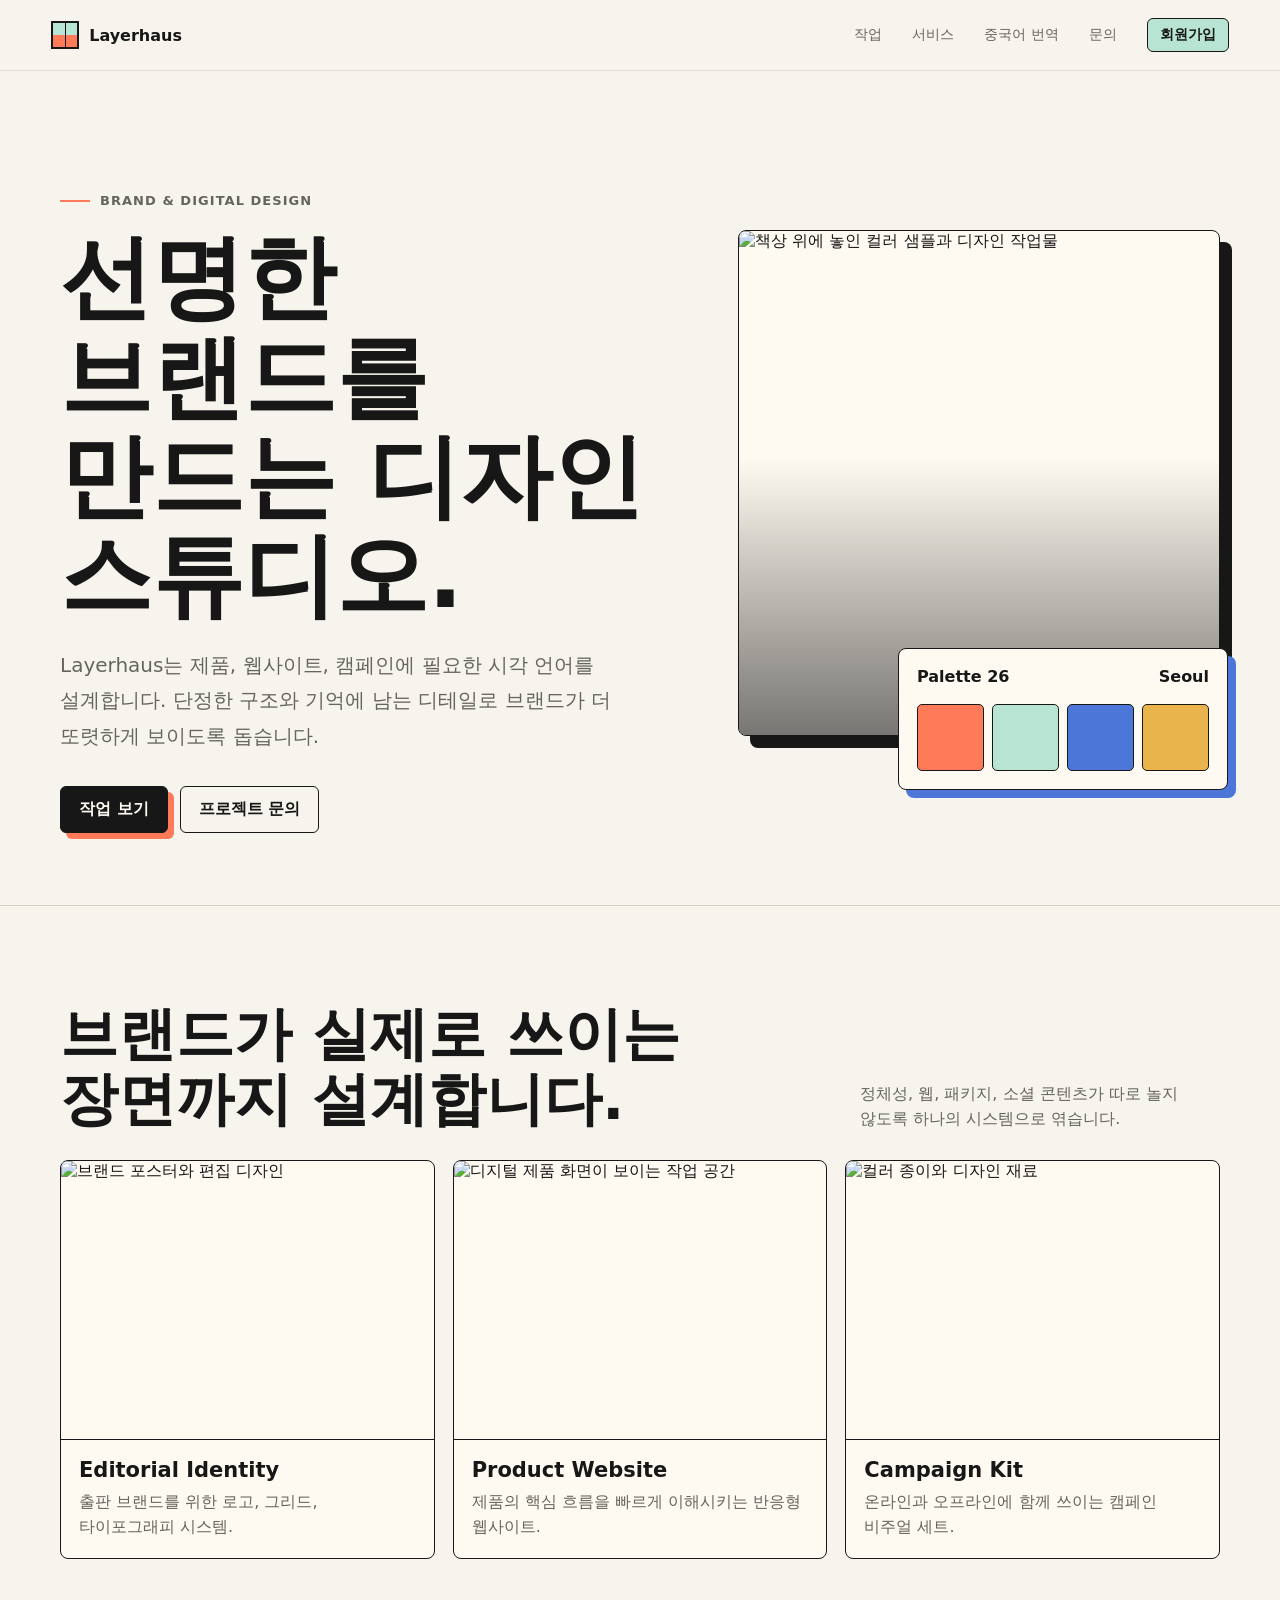
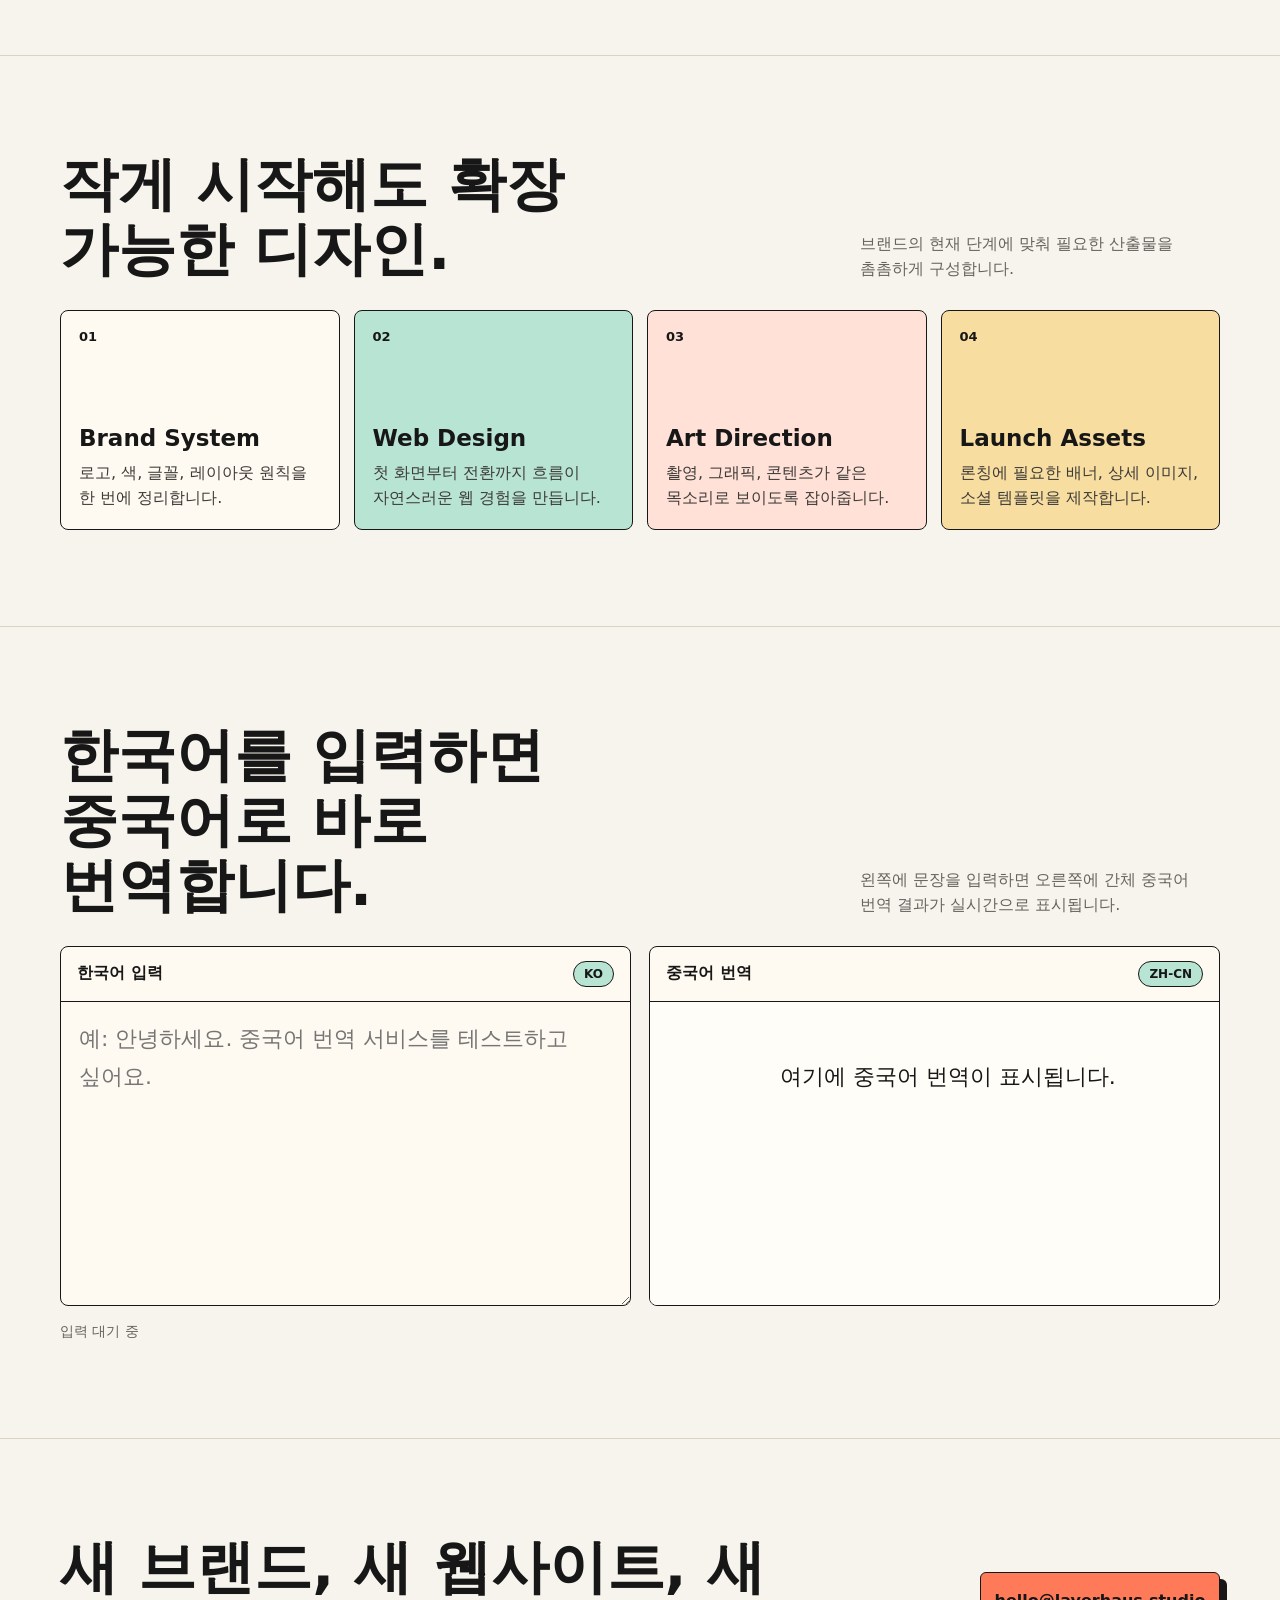
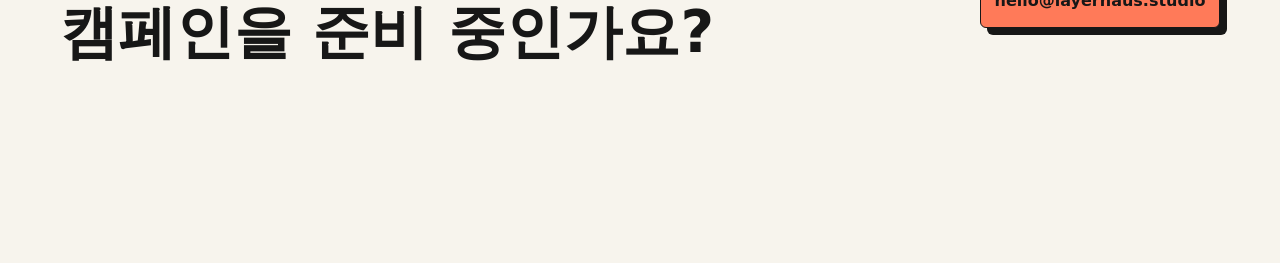
==== index.html @ a2fccbba "Add Korean to Chinese translation page" ====
<!doctype html>
<html lang="ko">
  <head>
    <meta charset="utf-8" />
    <meta name="viewport" content="width=device-width, initial-scale=1" />
    <title>Layerhaus Design Studio</title>
    <style>
      :root {
        --ink: #171717;
        --muted: #66645f;
        --paper: #f7f4ed;
        --line: #d9d2c5;
        --mint: #b7e4d3;
        --coral: #ff7a59;
        --blue: #4c77d9;
        --gold: #e9b44c;
        --white: #fffaf1;
      }

      * {
        box-sizing: border-box;
      }

      html {
        scroll-behavior: smooth;
      }

      body {
        margin: 0;
        color: var(--ink);
        background: var(--paper);
        font-family:
          "Pretendard", "Noto Sans KR", "Apple SD Gothic Neo", "Malgun Gothic",
          Inter, ui-sans-serif, system-ui, -apple-system, BlinkMacSystemFont,
          "Segoe UI", sans-serif;
        word-break: keep-all;
      }

      a {
        color: inherit;
        text-decoration: none;
      }

      img {
        display: block;
        width: 100%;
      }

      .nav {
        position: sticky;
        top: 0;
        z-index: 10;
        display: flex;
        align-items: center;
        justify-content: space-between;
        gap: 24px;
        padding: 18px clamp(18px, 4vw, 56px);
        background: rgba(247, 244, 237, 0.88);
        border-bottom: 1px solid rgba(23, 23, 23, 0.1);
        backdrop-filter: blur(18px);
      }

      .brand {
        display: inline-flex;
        align-items: center;
        gap: 10px;
        font-weight: 800;
        letter-spacing: 0;
      }

      .mark {
        width: 28px;
        height: 28px;
        border: 2px solid var(--ink);
        background:
          linear-gradient(90deg, transparent 48%, var(--ink) 48% 55%, transparent 55%),
          linear-gradient(0deg, var(--coral) 0 50%, var(--mint) 50%);
      }

      .nav-links {
        display: flex;
        align-items: center;
        gap: clamp(14px, 3vw, 30px);
        color: var(--muted);
        font-size: 14px;
      }

      .nav-links a:hover {
        color: var(--ink);
      }

      .nav-signup {
        min-height: 34px;
        border: 1px solid var(--ink);
        border-radius: 6px;
        background: var(--mint);
        color: var(--ink);
        cursor: pointer;
        font: inherit;
        font-weight: 800;
        padding: 7px 12px;
        transition:
          transform 180ms ease,
          box-shadow 180ms ease;
      }

      .nav-signup:hover {
        box-shadow: 4px 4px 0 var(--ink);
        transform: translate(-1px, -1px);
      }

      .shell {
        width: min(1160px, calc(100% - 36px));
        margin: 0 auto;
      }

      .hero {
        min-height: calc(100svh - 66px);
        display: grid;
        grid-template-columns: minmax(0, 1fr) minmax(340px, 0.8fr);
        align-items: center;
        gap: clamp(28px, 6vw, 76px);
        padding: clamp(44px, 8vw, 92px) 0 48px;
      }

      .eyebrow {
        display: inline-flex;
        align-items: center;
        gap: 10px;
        color: var(--muted);
        font-size: 13px;
        font-weight: 700;
        text-transform: uppercase;
        letter-spacing: 0.08em;
      }

      .eyebrow::before {
        content: "";
        width: 30px;
        height: 2px;
        background: var(--coral);
      }

      h1 {
        max-width: 820px;
        margin: 20px 0 22px;
        font-size: clamp(44px, 7.2vw, 92px);
        line-height: 1.08;
        letter-spacing: 0;
        font-weight: 850;
        text-wrap: balance;
      }

      .hero p {
        max-width: 600px;
        margin: 0;
        color: var(--muted);
        font-size: clamp(17px, 1.8vw, 20px);
        line-height: 1.78;
        font-weight: 500;
        letter-spacing: 0;
        text-wrap: pretty;
      }

      .actions {
        display: flex;
        flex-wrap: wrap;
        gap: 12px;
        margin-top: 32px;
      }

      .button {
        display: inline-flex;
        min-height: 46px;
        align-items: center;
        justify-content: center;
        border: 1px solid var(--ink);
        padding: 12px 18px;
        border-radius: 6px;
        font-weight: 800;
        transition:
          transform 180ms ease,
          box-shadow 180ms ease,
          background 180ms ease;
      }

      .button.primary {
        background: var(--ink);
        color: var(--white);
        box-shadow: 6px 6px 0 var(--coral);
      }

      .button.secondary {
        background: transparent;
      }

      .button:hover {
        transform: translate(-2px, -2px);
      }

      .hero-visual {
        position: relative;
        min-height: 560px;
      }

      .poster {
        position: absolute;
        inset: 0 0 54px 0;
        overflow: hidden;
        border: 1px solid var(--ink);
        border-radius: 8px;
        background: var(--white);
        box-shadow: 12px 12px 0 var(--ink);
      }

      .poster img {
        height: 100%;
        object-fit: cover;
      }

      .poster::after {
        content: "";
        position: absolute;
        inset: 0;
        background: linear-gradient(180deg, rgba(23, 23, 23, 0) 45%, rgba(23, 23, 23, 0.58));
      }

      .floating-panel {
        position: absolute;
        right: -8px;
        bottom: 0;
        width: min(330px, 86%);
        border: 1px solid var(--ink);
        border-radius: 8px;
        background: var(--white);
        box-shadow: 8px 8px 0 var(--blue);
        padding: 18px;
      }

      .panel-top {
        display: flex;
        justify-content: space-between;
        gap: 18px;
        margin-bottom: 18px;
        font-weight: 800;
      }

      .palette {
        display: grid;
        grid-template-columns: repeat(4, 1fr);
        gap: 8px;
      }

      .swatch {
        aspect-ratio: 1;
        border: 1px solid var(--ink);
        border-radius: 5px;
      }

      section {
        padding: clamp(58px, 8vw, 96px) 0;
        border-top: 1px solid var(--line);
      }

      .section-head {
        display: flex;
        align-items: end;
        justify-content: space-between;
        gap: 22px;
        margin-bottom: 28px;
      }

      h2 {
        max-width: 640px;
        margin: 0;
        font-size: clamp(32px, 5vw, 58px);
        line-height: 1.12;
        letter-spacing: 0;
        font-weight: 830;
        text-wrap: balance;
      }

      .section-head p {
        max-width: 360px;
        margin: 0;
        color: var(--muted);
        line-height: 1.6;
      }

      .work-grid {
        display: grid;
        grid-template-columns: repeat(3, minmax(0, 1fr));
        gap: 18px;
      }

      .work {
        overflow: hidden;
        border: 1px solid var(--ink);
        border-radius: 8px;
        background: var(--white);
      }

      .work img {
        aspect-ratio: 4 / 3;
        object-fit: cover;
        border-bottom: 1px solid var(--ink);
        transition: transform 260ms ease;
      }

      .work:hover img {
        transform: scale(1.04);
      }

      .work-body {
        padding: 18px;
      }

      .work-body h3 {
        margin: 0 0 8px;
        font-size: 21px;
      }

      .work-body p {
        margin: 0;
        color: var(--muted);
        line-height: 1.55;
      }

      .services {
        display: grid;
        grid-template-columns: repeat(4, minmax(0, 1fr));
        gap: 14px;
      }

      .service {
        min-height: 220px;
        display: flex;
        flex-direction: column;
        justify-content: space-between;
        border: 1px solid var(--ink);
        border-radius: 8px;
        padding: 18px;
        background: var(--white);
      }

      .service:nth-child(2) {
        background: var(--mint);
      }

      .service:nth-child(3) {
        background: #ffe1d8;
      }

      .service:nth-child(4) {
        background: #f8dda1;
      }

      .number {
        font-size: 13px;
        font-weight: 900;
      }

      .service h3 {
        margin: 32px 0 10px;
        font-size: 23px;
      }

      .service p {
        margin: 0;
        color: #3d3b37;
        line-height: 1.55;
      }

      .translator {
        display: grid;
        grid-template-columns: minmax(0, 1fr) minmax(0, 1fr);
        gap: 18px;
      }

      .translator-panel {
        min-height: 360px;
        display: flex;
        flex-direction: column;
        border: 1px solid var(--ink);
        border-radius: 8px;
        background: var(--white);
        overflow: hidden;
      }

      .translator-top {
        display: flex;
        align-items: center;
        justify-content: space-between;
        gap: 14px;
        min-height: 54px;
        border-bottom: 1px solid var(--ink);
        padding: 14px 16px;
        font-weight: 900;
      }

      .translator-badge {
        border: 1px solid var(--ink);
        border-radius: 999px;
        background: var(--mint);
        padding: 5px 10px;
        font-size: 12px;
      }

      .translator textarea,
      .translation-output {
        flex: 1;
        width: 100%;
        min-height: 300px;
        border: 0;
        background: transparent;
        color: var(--ink);
        font: inherit;
        font-size: clamp(18px, 2vw, 22px);
        line-height: 1.75;
        padding: 18px;
      }

      .translator textarea {
        resize: vertical;
      }

      .translator textarea:focus {
        outline: 3px solid rgba(76, 119, 217, 0.25);
        outline-offset: -3px;
      }

      .translation-output {
        background: #fffdf7;
        white-space: pre-wrap;
      }

      .translator-status {
        margin: 14px 0 0;
        color: var(--muted);
        font-size: 14px;
        line-height: 1.6;
      }

      .contact {
        display: grid;
        grid-template-columns: 1fr auto;
        align-items: center;
        gap: 24px;
        padding-bottom: clamp(64px, 8vw, 110px);
      }

      .contact h2 {
        max-width: 760px;
      }

      .email {
        display: inline-flex;
        min-width: 240px;
        min-height: 56px;
        align-items: center;
        justify-content: center;
        border: 1px solid var(--ink);
        border-radius: 6px;
        background: var(--coral);
        color: var(--ink);
        font-weight: 900;
        box-shadow: 7px 7px 0 var(--ink);
      }

      .reveal {
        opacity: 0;
        transform: translateY(18px);
        transition:
          opacity 500ms ease,
          transform 500ms ease;
      }

      .reveal.visible {
        opacity: 1;
        transform: translateY(0);
      }

      .signup-modal {
        position: fixed;
        inset: 0;
        z-index: 30;
        display: none;
        align-items: center;
        justify-content: center;
        padding: 22px;
        background: rgba(23, 23, 23, 0.46);
      }

      .signup-modal.open {
        display: flex;
      }

      .signup-dialog {
        width: min(440px, 100%);
        border: 1px solid var(--ink);
        border-radius: 8px;
        background: var(--white);
        box-shadow: 10px 10px 0 var(--ink);
        padding: 24px;
      }

      .signup-head {
        display: flex;
        align-items: start;
        justify-content: space-between;
        gap: 18px;
        margin-bottom: 20px;
      }

      .signup-head h2 {
        font-size: 30px;
        line-height: 1.18;
      }

      .close-signup {
        width: 34px;
        height: 34px;
        flex: 0 0 auto;
        border: 1px solid var(--ink);
        border-radius: 6px;
        background: var(--paper);
        cursor: pointer;
        font-size: 22px;
        line-height: 1;
      }

      .signup-form {
        display: grid;
        gap: 14px;
      }

      .field {
        display: grid;
        gap: 7px;
      }

      .field label {
        font-size: 13px;
        font-weight: 800;
      }

      .field input {
        width: 100%;
        min-height: 44px;
        border: 1px solid var(--ink);
        border-radius: 6px;
        background: #fffdf7;
        color: var(--ink);
        font: inherit;
        padding: 10px 12px;
      }

      .field input:focus {
        outline: 3px solid rgba(76, 119, 217, 0.25);
      }

      .signup-submit {
        min-height: 48px;
        border: 1px solid var(--ink);
        border-radius: 6px;
        background: var(--ink);
        color: var(--white);
        cursor: pointer;
        font: inherit;
        font-weight: 900;
        margin-top: 4px;
      }

      .signup-note {
        margin: 0;
        color: var(--muted);
        font-size: 13px;
        line-height: 1.55;
      }

      .signup-message {
        display: none;
        margin: 16px 0 0;
        border: 1px solid var(--ink);
        border-radius: 6px;
        background: var(--mint);
        padding: 12px;
        font-weight: 800;
      }

      .signup-message.error {
        background: #ffe1d8;
      }

      .signup-message.show {
        display: block;
      }

      @media (max-width: 880px) {
        .hero,
        .contact {
          grid-template-columns: 1fr;
        }

        .hero {
          min-height: auto;
        }

        .hero-visual {
          min-height: 480px;
        }

        .section-head {
          align-items: start;
          flex-direction: column;
        }

        .work-grid,
        .services,
        .translator {
          grid-template-columns: repeat(2, minmax(0, 1fr));
        }
      }

      @media (max-width: 620px) {
        .nav {
          align-items: start;
          flex-direction: column;
          gap: 12px;
        }

        .nav-links {
          width: 100%;
          justify-content: space-between;
          flex-wrap: wrap;
        }

        .hero-visual {
          min-height: 390px;
        }

        .poster {
          inset: 0 8px 48px 0;
          box-shadow: 7px 7px 0 var(--ink);
        }

        .floating-panel {
          right: 0;
        }

        .work-grid,
        .services,
        .translator {
          grid-template-columns: 1fr;
        }

        .email {
          width: 100%;
        }
      }
    </style>
  </head>
  <body>
    <nav class="nav" aria-label="주요 메뉴">
      <a class="brand" href="#">
        <span class="mark" aria-hidden="true"></span>
        Layerhaus
      </a>
      <div class="nav-links">
        <a href="#work">작업</a>
        <a href="#services">서비스</a>
        <a href="#translator">중국어 번역</a>
        <a href="#contact">문의</a>
        <button class="nav-signup" type="button" data-open-signup>회원가입</button>
      </div>
    </nav>

    <main>
      <header class="shell hero">
        <div class="reveal">
          <span class="eyebrow">Brand & digital design</span>
          <h1>선명한 브랜드를 만드는 디자인 스튜디오.</h1>
          <p>
            Layerhaus는 제품, 웹사이트, 캠페인에 필요한 시각 언어를 설계합니다.
            단정한 구조와 기억에 남는 디테일로 브랜드가 더 또렷하게 보이도록 돕습니다.
          </p>
          <div class="actions">
            <a class="button primary" href="#work">작업 보기</a>
            <a class="button secondary" href="#contact">프로젝트 문의</a>
          </div>
        </div>

        <div class="hero-visual reveal" aria-label="디자인 스튜디오 무드 이미지">
          <div class="poster">
            <img
              alt="책상 위에 놓인 컬러 샘플과 디자인 작업물"
              src="https://images.unsplash.com/photo-1518005020951-eccb494ad742?auto=format&fit=crop&w=1200&q=85"
            />
          </div>
          <aside class="floating-panel" aria-label="컬러 팔레트">
            <div class="panel-top">
              <span>Palette 26</span>
              <span>Seoul</span>
            </div>
            <div class="palette">
              <span class="swatch" style="background: var(--coral)"></span>
              <span class="swatch" style="background: var(--mint)"></span>
              <span class="swatch" style="background: var(--blue)"></span>
              <span class="swatch" style="background: var(--gold)"></span>
            </div>
          </aside>
        </div>
      </header>

      <section id="work">
        <div class="shell">
          <div class="section-head reveal">
            <h2>브랜드가 실제로 쓰이는 장면까지 설계합니다.</h2>
            <p>정체성, 웹, 패키지, 소셜 콘텐츠가 따로 놀지 않도록 하나의 시스템으로 엮습니다.</p>
          </div>

          <div class="work-grid">
            <article class="work reveal">
              <img
                alt="브랜드 포스터와 편집 디자인"
                src="https://images.unsplash.com/photo-1497215728101-856f4ea42174?auto=format&fit=crop&w=900&q=85"
              />
              <div class="work-body">
                <h3>Editorial Identity</h3>
                <p>출판 브랜드를 위한 로고, 그리드, 타이포그래피 시스템.</p>
              </div>
            </article>

            <article class="work reveal">
              <img
                alt="디지털 제품 화면이 보이는 작업 공간"
                src="https://images.unsplash.com/photo-1497366754035-f200968a6e72?auto=format&fit=crop&w=900&q=85"
              />
              <div class="work-body">
                <h3>Product Website</h3>
                <p>제품의 핵심 흐름을 빠르게 이해시키는 반응형 웹사이트.</p>
              </div>
            </article>

            <article class="work reveal">
              <img
                alt="컬러 종이와 디자인 재료"
                src="https://images.unsplash.com/photo-1452860606245-08befc0ff44b?auto=format&fit=crop&w=900&q=85"
              />
              <div class="work-body">
                <h3>Campaign Kit</h3>
                <p>온라인과 오프라인에 함께 쓰이는 캠페인 비주얼 세트.</p>
              </div>
            </article>
          </div>
        </div>
      </section>

      <section id="services">
        <div class="shell">
          <div class="section-head reveal">
            <h2>작게 시작해도 확장 가능한 디자인.</h2>
            <p>브랜드의 현재 단계에 맞춰 필요한 산출물을 촘촘하게 구성합니다.</p>
          </div>

          <div class="services">
            <article class="service reveal">
              <span class="number">01</span>
              <div>
                <h3>Brand System</h3>
                <p>로고, 색, 글꼴, 레이아웃 원칙을 한 번에 정리합니다.</p>
              </div>
            </article>
            <article class="service reveal">
              <span class="number">02</span>
              <div>
                <h3>Web Design</h3>
                <p>첫 화면부터 전환까지 흐름이 자연스러운 웹 경험을 만듭니다.</p>
              </div>
            </article>
            <article class="service reveal">
              <span class="number">03</span>
              <div>
                <h3>Art Direction</h3>
                <p>촬영, 그래픽, 콘텐츠가 같은 목소리로 보이도록 잡아줍니다.</p>
              </div>
            </article>
            <article class="service reveal">
              <span class="number">04</span>
              <div>
                <h3>Launch Assets</h3>
                <p>론칭에 필요한 배너, 상세 이미지, 소셜 템플릿을 제작합니다.</p>
              </div>
            </article>
          </div>
        </div>
      </section>

      <section id="translator">
        <div class="shell">
          <div class="section-head reveal">
            <h2>한국어를 입력하면 중국어로 바로 번역합니다.</h2>
            <p>왼쪽에 문장을 입력하면 오른쪽에 간체 중국어 번역 결과가 실시간으로 표시됩니다.</p>
          </div>

          <div class="translator reveal">
            <div class="translator-panel">
              <div class="translator-top">
                <span>한국어 입력</span>
                <span class="translator-badge">KO</span>
              </div>
              <textarea
                id="koreanInput"
                aria-label="한국어 입력"
                placeholder="예: 안녕하세요. 중국어 번역 서비스를 테스트하고 싶어요."
              ></textarea>
            </div>
            <div class="translator-panel">
              <div class="translator-top">
                <span>중국어 번역</span>
                <span class="translator-badge">ZH-CN</span>
              </div>
              <div class="translation-output" id="chineseOutput" aria-live="polite">
                여기에 중국어 번역이 표시됩니다.
              </div>
            </div>
          </div>
          <p class="translator-status" id="translatorStatus">입력 대기 중</p>
        </div>
      </section>

      <section id="contact">
        <div class="shell contact reveal">
          <h2>새 브랜드, 새 웹사이트, 새 캠페인을 준비 중인가요?</h2>
          <a class="email" href="mailto:hello@layerhaus.studio">hello@layerhaus.studio</a>
        </div>
      </section>
    </main>

    <div class="signup-modal" id="signupModal" aria-hidden="true">
      <div class="signup-dialog" role="dialog" aria-modal="true" aria-labelledby="signupTitle">
        <div class="signup-head">
          <h2 id="signupTitle">회원가입</h2>
          <button class="close-signup" type="button" aria-label="회원가입 창 닫기" data-close-signup>&times;</button>
        </div>
        <form class="signup-form" id="signupForm">
          <div class="field">
            <label for="signupName">이름</label>
            <input id="signupName" name="name" type="text" autocomplete="name" required />
          </div>
          <div class="field">
            <label for="signupEmail">이메일</label>
            <input id="signupEmail" name="email" type="email" autocomplete="email" required />
          </div>
          <button class="signup-submit" type="submit">가입하기</button>
          <p class="signup-note">입력한 이름과 이메일은 Supabase 데이터베이스에 저장됩니다.</p>
        </form>
        <p class="signup-message" id="signupMessage" role="status">가입 신청이 완료되었습니다.</p>
      </div>
    </div>

    <script>
      const signupModal = document.querySelector("#signupModal");
      const signupForm = document.querySelector("#signupForm");
      const signupMessage = document.querySelector("#signupMessage");
      const signupName = document.querySelector("#signupName");
      const signupSubmit = document.querySelector(".signup-submit");
      const supabaseUrl = "https://yfppdzbhjtvifjyvheoi.supabase.co";
      const supabaseKey = "sb_publishable_6SP9dfLWxAqTAkZWd8w08A_4r1ayzpk";
      const openSignup = () => {
        signupModal.classList.add("open");
        signupModal.setAttribute("aria-hidden", "false");
        signupMessage.classList.remove("show");
        signupMessage.classList.remove("error");
        signupForm.reset();
        signupName.focus();
      };
      const closeSignup = () => {
        signupModal.classList.remove("open");
        signupModal.setAttribute("aria-hidden", "true");
      };

      document.querySelector("[data-open-signup]").addEventListener("click", openSignup);
      document.querySelector("[data-close-signup]").addEventListener("click", closeSignup);
      signupModal.addEventListener("click", (event) => {
        if (event.target === signupModal) closeSignup();
      });
      document.addEventListener("keydown", (event) => {
        if (event.key === "Escape" && signupModal.classList.contains("open")) closeSignup();
      });
      signupForm.addEventListener("submit", async (event) => {
        event.preventDefault();
        const formData = new FormData(signupForm);
        const payload = {
          name: String(formData.get("name")).trim(),
          email: String(formData.get("email")).trim(),
        };

        signupSubmit.disabled = true;
        signupSubmit.textContent = "저장 중...";
        signupMessage.classList.remove("show");
        signupMessage.classList.remove("error");

        try {
          const response = await fetch(`${supabaseUrl}/rest/v1/signups`, {
            method: "POST",
            headers: {
              apikey: supabaseKey,
              Authorization: `Bearer ${supabaseKey}`,
              "Content-Type": "application/json",
              Prefer: "return=minimal",
            },
            body: JSON.stringify(payload),
          });

          if (!response.ok) {
            throw new Error("signup insert failed");
          }

          signupForm.reset();
          signupMessage.textContent = "가입 신청이 Supabase에 저장되었습니다.";
          signupMessage.classList.add("show");
        } catch (error) {
          signupMessage.textContent = "저장에 실패했습니다. 잠시 후 다시 시도해주세요.";
          signupMessage.classList.add("show", "error");
        } finally {
          signupSubmit.disabled = false;
          signupSubmit.textContent = "가입하기";
        }
      });

      const koreanInput = document.querySelector("#koreanInput");
      const chineseOutput = document.querySelector("#chineseOutput");
      const translatorStatus = document.querySelector("#translatorStatus");
      const fallbackWords = {
        "안녕하세요": "你好",
        "감사합니다": "谢谢",
        "사랑합니다": "我爱你",
        "중국어": "中文",
        "번역": "翻译",
        "서비스": "服务",
        "테스트": "测试",
        "디자인": "设计",
        "브랜드": "品牌",
        "웹사이트": "网站",
        "문의": "咨询",
        "회원가입": "注册",
      };
      let translateTimer;

      const fallbackTranslate = (text) => {
        let translated = text;
        for (const [korean, chinese] of Object.entries(fallbackWords)) {
          translated = translated.replaceAll(korean, chinese);
        }
        return translated === text
          ? "번역 서버에 연결할 수 없습니다. 잠시 후 다시 입력해 주세요."
          : translated;
      };

      const translateToChinese = async (text) => {
        if (!text.trim()) {
          chineseOutput.textContent = "여기에 중국어 번역이 표시됩니다.";
          translatorStatus.textContent = "입력 대기 중";
          return;
        }

        translatorStatus.textContent = "번역 중...";
        try {
          const url = new URL("https://translate.googleapis.com/translate_a/single");
          url.searchParams.set("client", "gtx");
          url.searchParams.set("sl", "ko");
          url.searchParams.set("tl", "zh-CN");
          url.searchParams.set("dt", "t");
          url.searchParams.set("q", text);
          const response = await fetch(url);

          if (!response.ok) {
            throw new Error("translation failed");
          }

          const data = await response.json();
          chineseOutput.textContent = data[0].map((part) => part[0]).join("");
          translatorStatus.textContent = "자동 번역 완료";
        } catch (error) {
          chineseOutput.textContent = fallbackTranslate(text);
          translatorStatus.textContent = "기본 번역 모드로 표시 중";
        }
      };

      koreanInput.addEventListener("input", () => {
        window.clearTimeout(translateTimer);
        translateTimer = window.setTimeout(() => {
          translateToChinese(koreanInput.value);
        }, 450);
      });

      const reveals = document.querySelectorAll(".reveal");
      const observer = new IntersectionObserver(
        (entries) => {
          for (const entry of entries) {
            if (entry.isIntersecting) {
              entry.target.classList.add("visible");
              observer.unobserve(entry.target);
            }
          }
        },
        { threshold: 0.16 }
      );

      reveals.forEach((item) => observer.observe(item));
    </script>
  </body>
</html>
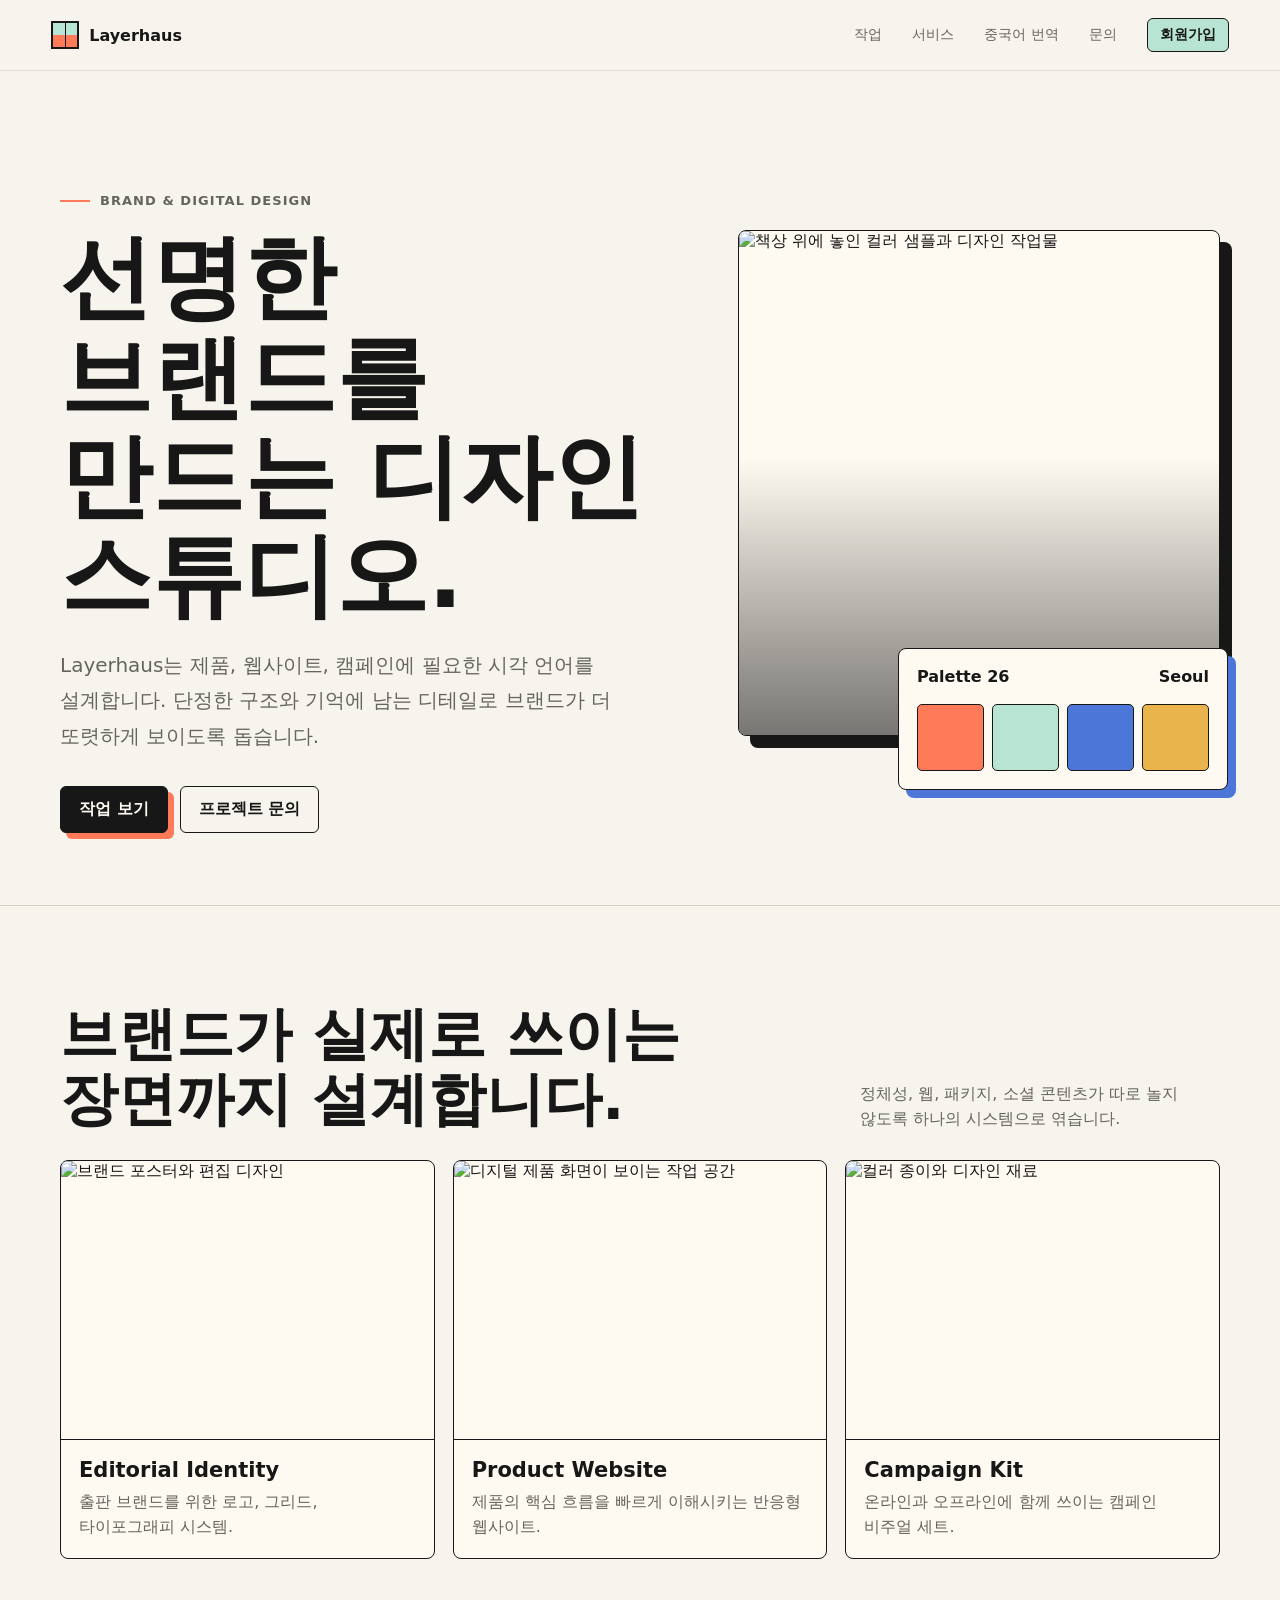
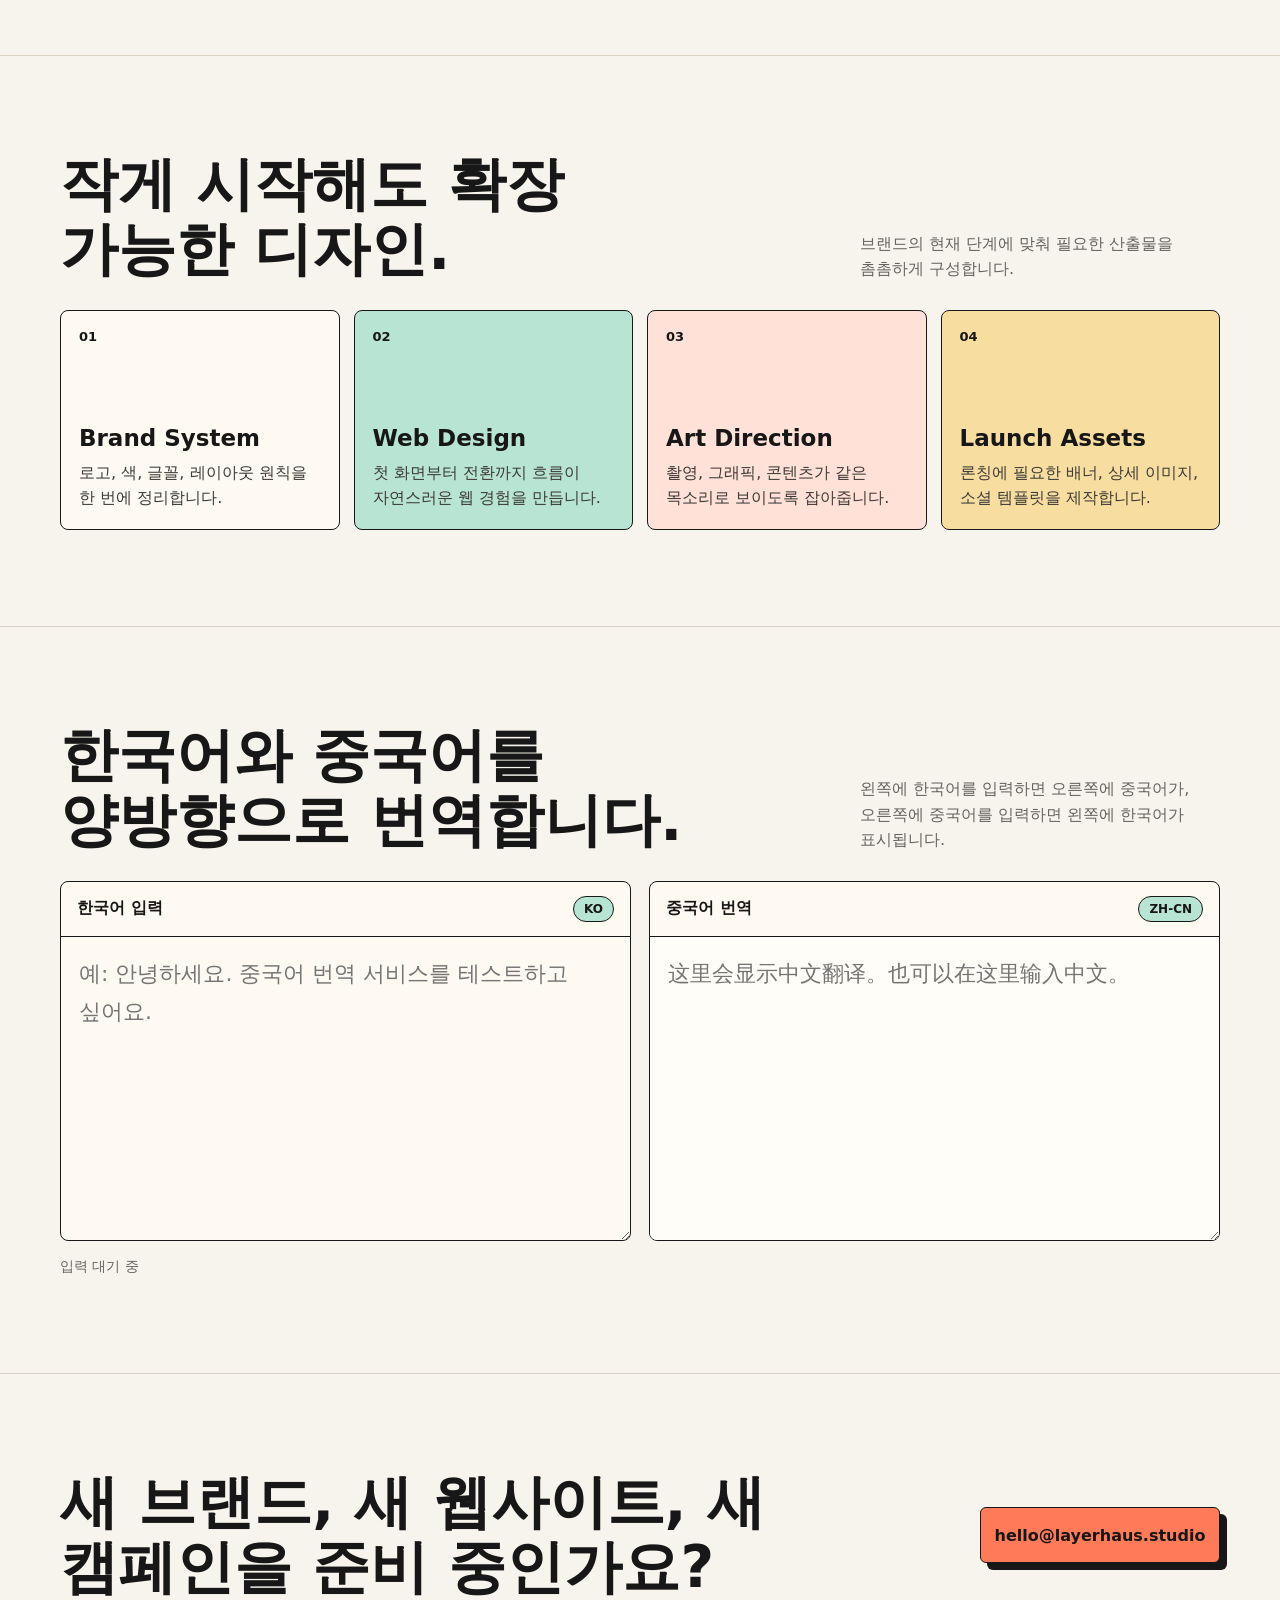
==== commit 0712415c: "Make Chinese translator bidirectional" ====
--- a/index.html
+++ b/index.html
@@ -429,7 +429,7 @@
         outline-offset: -3px;
       }
 
-      .translation-output {
+      .translator textarea.translation-output {
         background: #fffdf7;
         white-space: pre-wrap;
       }
@@ -799,8 +799,8 @@
       <section id="translator">
         <div class="shell">
           <div class="section-head reveal">
-            <h2>한국어를 입력하면 중국어로 바로 번역합니다.</h2>
-            <p>왼쪽에 문장을 입력하면 오른쪽에 간체 중국어 번역 결과가 실시간으로 표시됩니다.</p>
+            <h2>한국어와 중국어를 양방향으로 번역합니다.</h2>
+            <p>왼쪽에 한국어를 입력하면 오른쪽에 중국어가, 오른쪽에 중국어를 입력하면 왼쪽에 한국어가 표시됩니다.</p>
           </div>
 
           <div class="translator reveal">
@@ -820,9 +820,12 @@
                 <span>중국어 번역</span>
                 <span class="translator-badge">ZH-CN</span>
               </div>
-              <div class="translation-output" id="chineseOutput" aria-live="polite">
-                여기에 중국어 번역이 표시됩니다.
-              </div>
+              <textarea
+                class="translation-output"
+                id="chineseInput"
+                aria-label="중국어 입력 또는 번역 결과"
+                placeholder="这里会显示中文翻译。也可以在这里输入中文。"
+              ></textarea>
             </div>
           </div>
           <p class="translator-status" id="translatorStatus">입력 대기 중</p>
@@ -930,37 +933,58 @@
       });
 
       const koreanInput = document.querySelector("#koreanInput");
-      const chineseOutput = document.querySelector("#chineseOutput");
+      const chineseInput = document.querySelector("#chineseInput");
       const translatorStatus = document.querySelector("#translatorStatus");
-      const fallbackWords = {
-        "안녕하세요": "你好",
-        "감사합니다": "谢谢",
-        "사랑합니다": "我爱你",
-        "중국어": "中文",
-        "번역": "翻译",
-        "서비스": "服务",
-        "테스트": "测试",
-        "디자인": "设计",
-        "브랜드": "品牌",
-        "웹사이트": "网站",
-        "문의": "咨询",
-        "회원가입": "注册",
+      const fallbackKoToZh = {
+        안녕하세요: "你好",
+        감사합니다: "谢谢",
+        사랑합니다: "我爱你",
+        중국어: "中文",
+        한국어: "韩语",
+        번역: "翻译",
+        서비스: "服务",
+        테스트: "测试",
+        디자인: "设计",
+        브랜드: "品牌",
+        웹사이트: "网站",
+        문의: "咨询",
+        회원가입: "注册",
+      };
+      const fallbackZhToKo = {
+        "你好": "안녕하세요",
+        "谢谢": "감사합니다",
+        "我爱你": "사랑합니다",
+        "中文": "중국어",
+        "韩语": "한국어",
+        "翻译": "번역",
+        "服务": "서비스",
+        "测试": "테스트",
+        "设计": "디자인",
+        "品牌": "브랜드",
+        "网站": "웹사이트",
+        "咨询": "문의",
+        "注册": "회원가입",
       };
       let translateTimer;
-
-      const fallbackTranslate = (text) => {
+      let isSyncingTranslation = false;
+
+      const fallbackTranslate = (text, sourceLanguage) => {
         let translated = text;
-        for (const [korean, chinese] of Object.entries(fallbackWords)) {
-          translated = translated.replaceAll(korean, chinese);
+        const dictionary = sourceLanguage === "ko" ? fallbackKoToZh : fallbackZhToKo;
+        for (const [source, target] of Object.entries(dictionary)) {
+          translated = translated.replaceAll(source, target);
         }
         return translated === text
           ? "번역 서버에 연결할 수 없습니다. 잠시 후 다시 입력해 주세요."
           : translated;
       };
 
-      const translateToChinese = async (text) => {
+      const translateText = async (text, sourceLanguage, targetLanguage) => {
+        const targetInput = sourceLanguage === "ko" ? chineseInput : koreanInput;
         if (!text.trim()) {
-          chineseOutput.textContent = "여기에 중국어 번역이 표시됩니다.";
+          isSyncingTranslation = true;
+          targetInput.value = "";
+          isSyncingTranslation = false;
           translatorStatus.textContent = "입력 대기 중";
           return;
         }
@@ -969,8 +993,8 @@
         try {
           const url = new URL("https://translate.googleapis.com/translate_a/single");
           url.searchParams.set("client", "gtx");
-          url.searchParams.set("sl", "ko");
-          url.searchParams.set("tl", "zh-CN");
+          url.searchParams.set("sl", sourceLanguage);
+          url.searchParams.set("tl", targetLanguage);
           url.searchParams.set("dt", "t");
           url.searchParams.set("q", text);
           const response = await fetch(url);
@@ -980,18 +1004,31 @@
           }
 
           const data = await response.json();
-          chineseOutput.textContent = data[0].map((part) => part[0]).join("");
+          isSyncingTranslation = true;
+          targetInput.value = data[0].map((part) => part[0]).join("");
+          isSyncingTranslation = false;
           translatorStatus.textContent = "자동 번역 완료";
         } catch (error) {
-          chineseOutput.textContent = fallbackTranslate(text);
+          isSyncingTranslation = true;
+          targetInput.value = fallbackTranslate(text, sourceLanguage);
+          isSyncingTranslation = false;
           translatorStatus.textContent = "기본 번역 모드로 표시 중";
         }
       };
 
       koreanInput.addEventListener("input", () => {
+        if (isSyncingTranslation) return;
         window.clearTimeout(translateTimer);
         translateTimer = window.setTimeout(() => {
-          translateToChinese(koreanInput.value);
+          translateText(koreanInput.value, "ko", "zh-CN");
+        }, 450);
+      });
+
+      chineseInput.addEventListener("input", () => {
+        if (isSyncingTranslation) return;
+        window.clearTimeout(translateTimer);
+        translateTimer = window.setTimeout(() => {
+          translateText(chineseInput.value, "zh-CN", "ko");
         }, 450);
       });
 
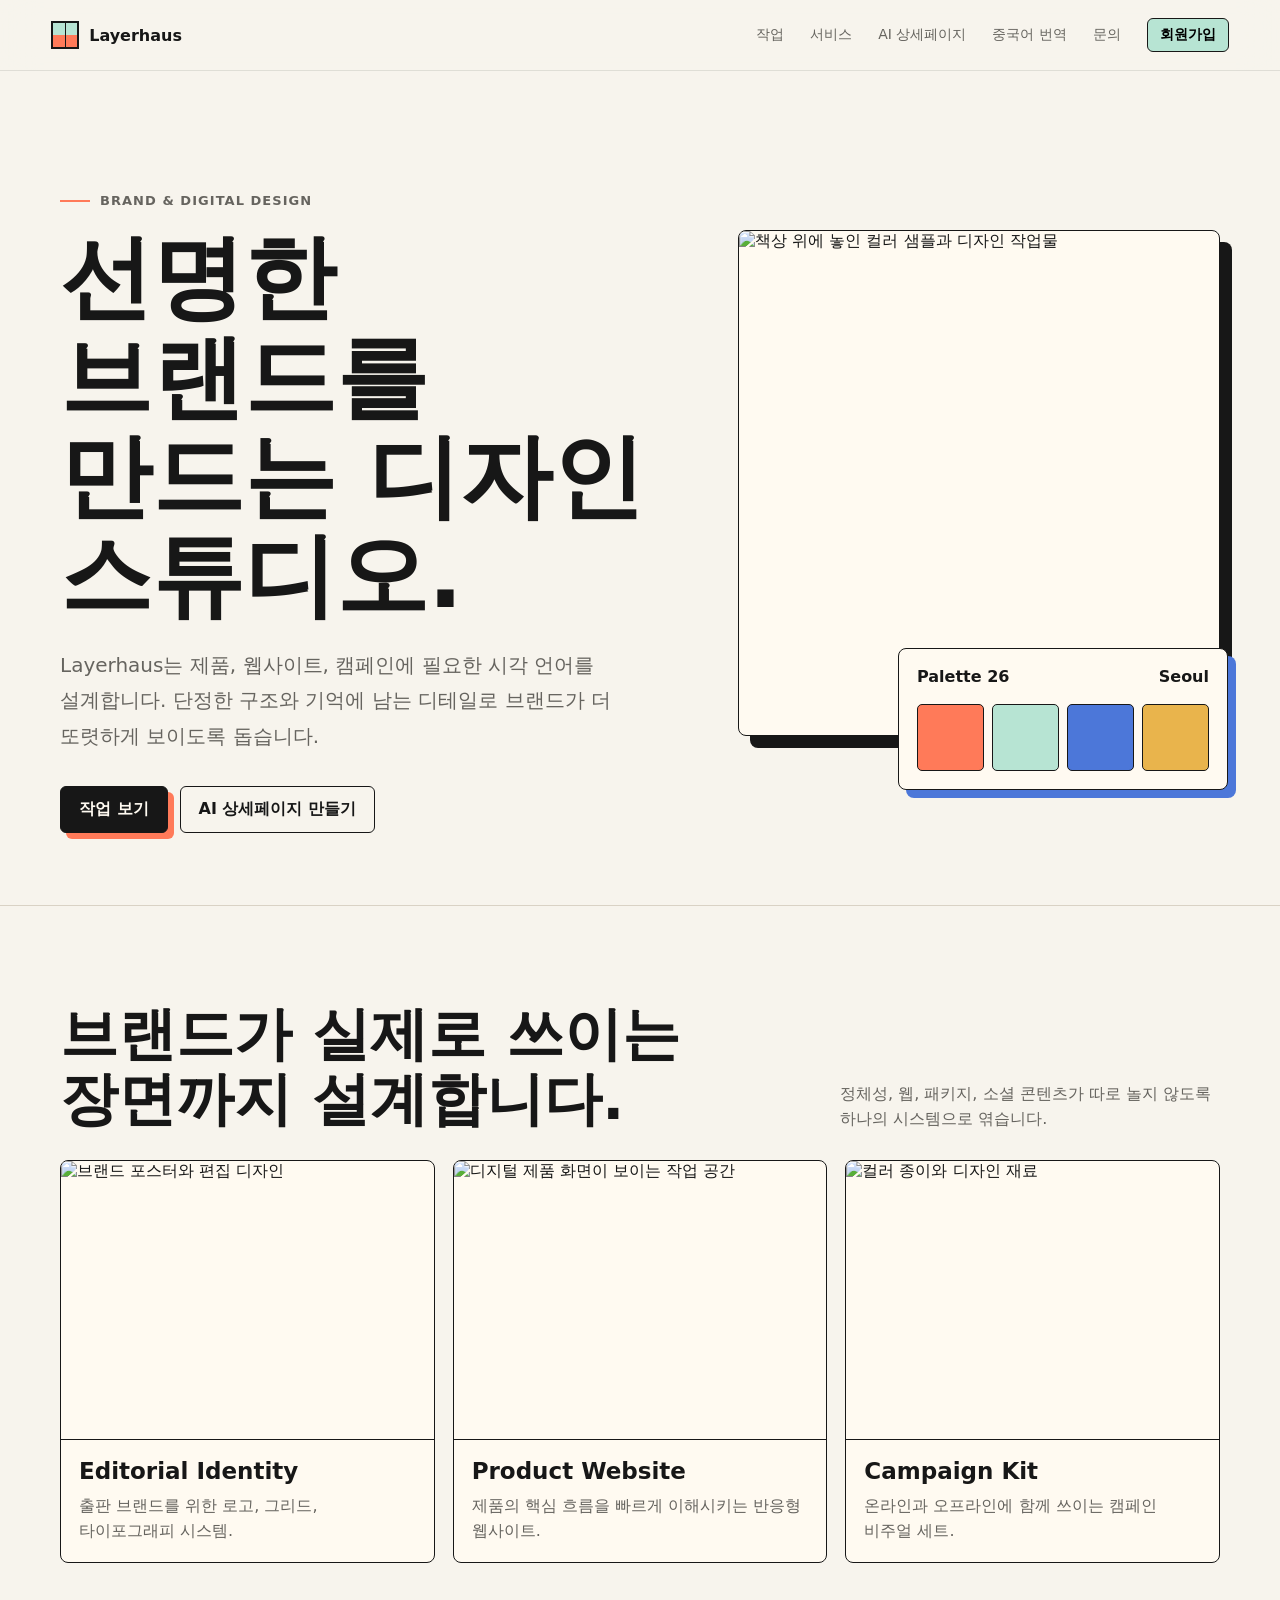
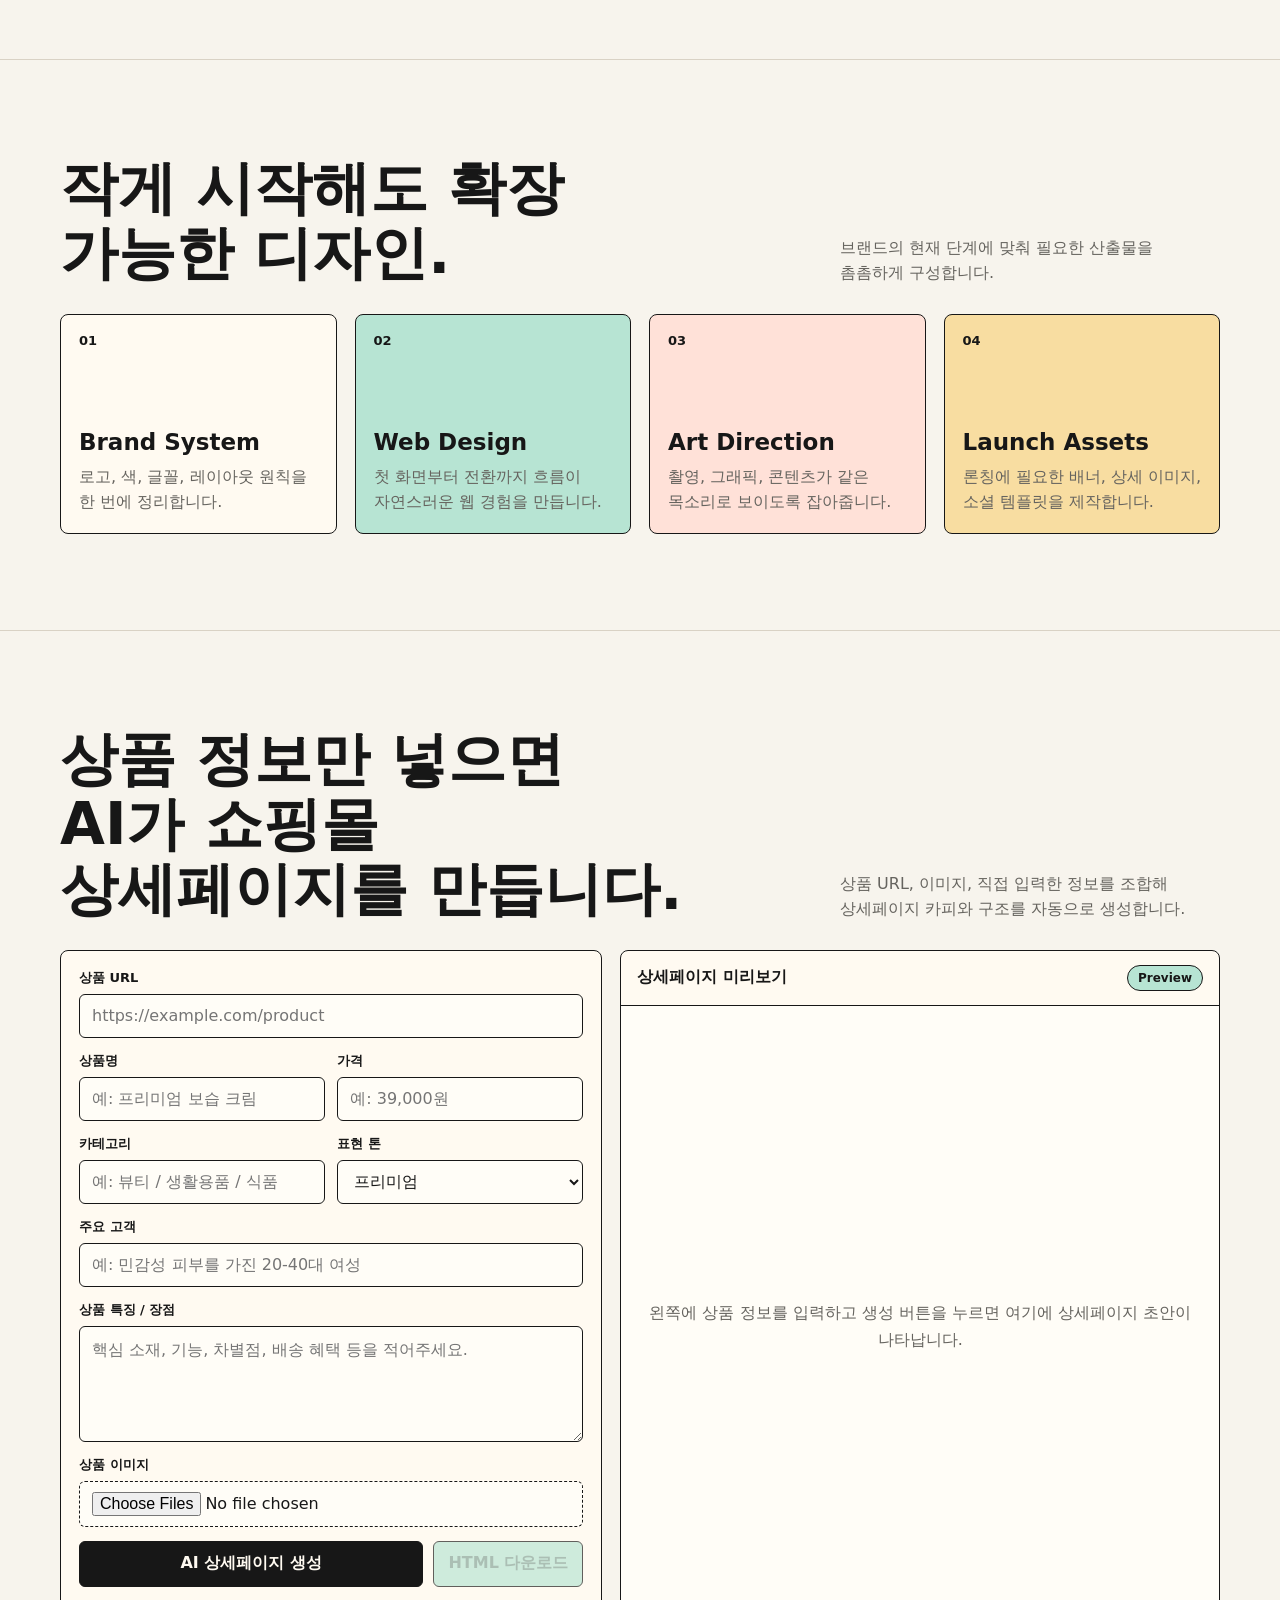
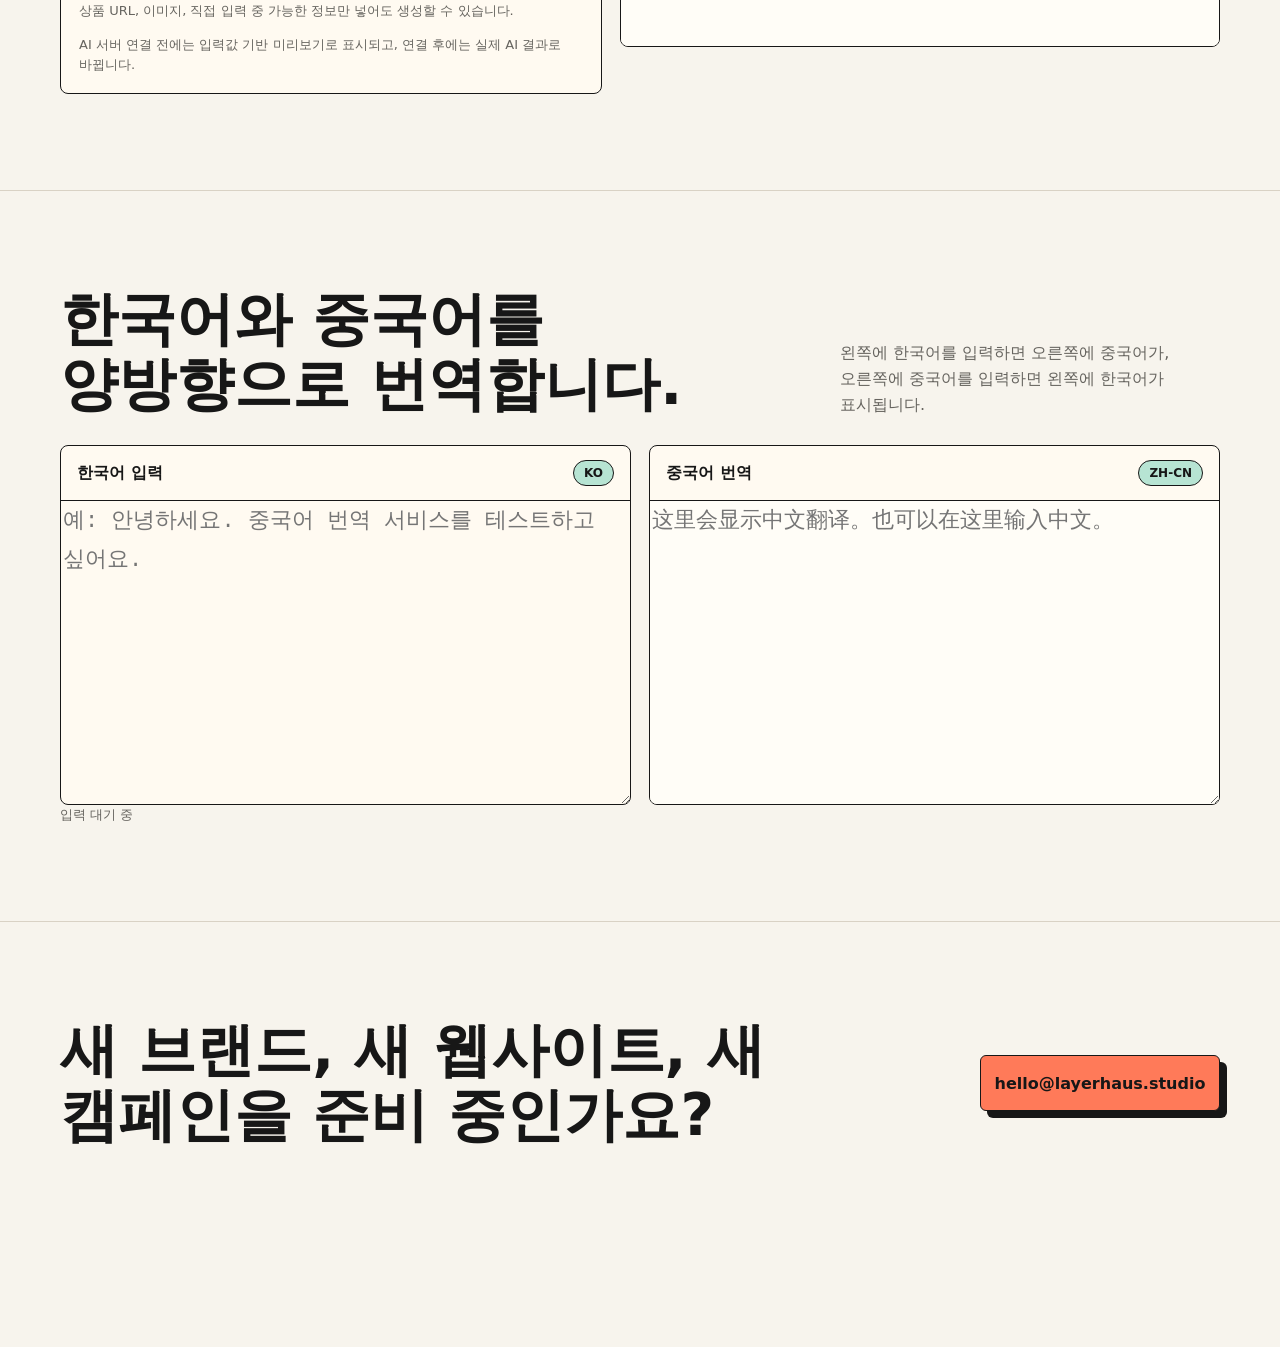
==== commit 441bb74b: "Add AI detail page generator" ====
--- a/index.html
+++ b/index.html
@@ -1,1051 +1,28 @@
 <!doctype html>
 <html lang="ko">
-  <head>
-    <meta charset="utf-8" />
-    <meta name="viewport" content="width=device-width, initial-scale=1" />
-    <title>Layerhaus Design Studio</title>
-    <style>
-      :root {
-        --ink: #171717;
-        --muted: #66645f;
-        --paper: #f7f4ed;
-        --line: #d9d2c5;
-        --mint: #b7e4d3;
-        --coral: #ff7a59;
-        --blue: #4c77d9;
-        --gold: #e9b44c;
-        --white: #fffaf1;
-      }
-
-      * {
-        box-sizing: border-box;
-      }
-
-      html {
-        scroll-behavior: smooth;
-      }
-
-      body {
-        margin: 0;
-        color: var(--ink);
-        background: var(--paper);
-        font-family:
-          "Pretendard", "Noto Sans KR", "Apple SD Gothic Neo", "Malgun Gothic",
-          Inter, ui-sans-serif, system-ui, -apple-system, BlinkMacSystemFont,
-          "Segoe UI", sans-serif;
-        word-break: keep-all;
-      }
-
-      a {
-        color: inherit;
-        text-decoration: none;
-      }
-
-      img {
-        display: block;
-        width: 100%;
-      }
-
-      .nav {
-        position: sticky;
-        top: 0;
-        z-index: 10;
-        display: flex;
-        align-items: center;
-        justify-content: space-between;
-        gap: 24px;
-        padding: 18px clamp(18px, 4vw, 56px);
-        background: rgba(247, 244, 237, 0.88);
-        border-bottom: 1px solid rgba(23, 23, 23, 0.1);
-        backdrop-filter: blur(18px);
-      }
-
-      .brand {
-        display: inline-flex;
-        align-items: center;
-        gap: 10px;
-        font-weight: 800;
-        letter-spacing: 0;
-      }
-
-      .mark {
-        width: 28px;
-        height: 28px;
-        border: 2px solid var(--ink);
-        background:
-          linear-gradient(90deg, transparent 48%, var(--ink) 48% 55%, transparent 55%),
-          linear-gradient(0deg, var(--coral) 0 50%, var(--mint) 50%);
-      }
-
-      .nav-links {
-        display: flex;
-        align-items: center;
-        gap: clamp(14px, 3vw, 30px);
-        color: var(--muted);
-        font-size: 14px;
-      }
-
-      .nav-links a:hover {
-        color: var(--ink);
-      }
-
-      .nav-signup {
-        min-height: 34px;
-        border: 1px solid var(--ink);
-        border-radius: 6px;
-        background: var(--mint);
-        color: var(--ink);
-        cursor: pointer;
-        font: inherit;
-        font-weight: 800;
-        padding: 7px 12px;
-        transition:
-          transform 180ms ease,
-          box-shadow 180ms ease;
-      }
-
-      .nav-signup:hover {
-        box-shadow: 4px 4px 0 var(--ink);
-        transform: translate(-1px, -1px);
-      }
-
-      .shell {
-        width: min(1160px, calc(100% - 36px));
-        margin: 0 auto;
-      }
-
-      .hero {
-        min-height: calc(100svh - 66px);
-        display: grid;
-        grid-template-columns: minmax(0, 1fr) minmax(340px, 0.8fr);
-        align-items: center;
-        gap: clamp(28px, 6vw, 76px);
-        padding: clamp(44px, 8vw, 92px) 0 48px;
-      }
-
-      .eyebrow {
-        display: inline-flex;
-        align-items: center;
-        gap: 10px;
-        color: var(--muted);
-        font-size: 13px;
-        font-weight: 700;
-        text-transform: uppercase;
-        letter-spacing: 0.08em;
-      }
-
-      .eyebrow::before {
-        content: "";
-        width: 30px;
-        height: 2px;
-        background: var(--coral);
-      }
-
-      h1 {
-        max-width: 820px;
-        margin: 20px 0 22px;
-        font-size: clamp(44px, 7.2vw, 92px);
-        line-height: 1.08;
-        letter-spacing: 0;
-        font-weight: 850;
-        text-wrap: balance;
-      }
-
-      .hero p {
-        max-width: 600px;
-        margin: 0;
-        color: var(--muted);
-        font-size: clamp(17px, 1.8vw, 20px);
-        line-height: 1.78;
-        font-weight: 500;
-        letter-spacing: 0;
-        text-wrap: pretty;
-      }
-
-      .actions {
-        display: flex;
-        flex-wrap: wrap;
-        gap: 12px;
-        margin-top: 32px;
-      }
-
-      .button {
-        display: inline-flex;
-        min-height: 46px;
-        align-items: center;
-        justify-content: center;
-        border: 1px solid var(--ink);
-        padding: 12px 18px;
-        border-radius: 6px;
-        font-weight: 800;
-        transition:
-          transform 180ms ease,
-          box-shadow 180ms ease,
-          background 180ms ease;
-      }
-
-      .button.primary {
-        background: var(--ink);
-        color: var(--white);
-        box-shadow: 6px 6px 0 var(--coral);
-      }
-
-      .button.secondary {
-        background: transparent;
-      }
-
-      .button:hover {
-        transform: translate(-2px, -2px);
-      }
-
-      .hero-visual {
-        position: relative;
-        min-height: 560px;
-      }
-
-      .poster {
-        position: absolute;
-        inset: 0 0 54px 0;
-        overflow: hidden;
-        border: 1px solid var(--ink);
-        border-radius: 8px;
-        background: var(--white);
-        box-shadow: 12px 12px 0 var(--ink);
-      }
-
-      .poster img {
-        height: 100%;
-        object-fit: cover;
-      }
-
-      .poster::after {
-        content: "";
-        position: absolute;
-        inset: 0;
-        background: linear-gradient(180deg, rgba(23, 23, 23, 0) 45%, rgba(23, 23, 23, 0.58));
-      }
-
-      .floating-panel {
-        position: absolute;
-        right: -8px;
-        bottom: 0;
-        width: min(330px, 86%);
-        border: 1px solid var(--ink);
-        border-radius: 8px;
-        background: var(--white);
-        box-shadow: 8px 8px 0 var(--blue);
-        padding: 18px;
-      }
-
-      .panel-top {
-        display: flex;
-        justify-content: space-between;
-        gap: 18px;
-        margin-bottom: 18px;
-        font-weight: 800;
-      }
-
-      .palette {
-        display: grid;
-        grid-template-columns: repeat(4, 1fr);
-        gap: 8px;
-      }
-
-      .swatch {
-        aspect-ratio: 1;
-        border: 1px solid var(--ink);
-        border-radius: 5px;
-      }
-
-      section {
-        padding: clamp(58px, 8vw, 96px) 0;
-        border-top: 1px solid var(--line);
-      }
-
-      .section-head {
-        display: flex;
-        align-items: end;
-        justify-content: space-between;
-        gap: 22px;
-        margin-bottom: 28px;
-      }
-
-      h2 {
-        max-width: 640px;
-        margin: 0;
-        font-size: clamp(32px, 5vw, 58px);
-        line-height: 1.12;
-        letter-spacing: 0;
-        font-weight: 830;
-        text-wrap: balance;
-      }
-
-      .section-head p {
-        max-width: 360px;
-        margin: 0;
-        color: var(--muted);
-        line-height: 1.6;
-      }
-
-      .work-grid {
-        display: grid;
-        grid-template-columns: repeat(3, minmax(0, 1fr));
-        gap: 18px;
-      }
-
-      .work {
-        overflow: hidden;
-        border: 1px solid var(--ink);
-        border-radius: 8px;
-        background: var(--white);
-      }
-
-      .work img {
-        aspect-ratio: 4 / 3;
-        object-fit: cover;
-        border-bottom: 1px solid var(--ink);
-        transition: transform 260ms ease;
-      }
-
-      .work:hover img {
-        transform: scale(1.04);
-      }
-
-      .work-body {
-        padding: 18px;
-      }
-
-      .work-body h3 {
-        margin: 0 0 8px;
-        font-size: 21px;
-      }
-
-      .work-body p {
-        margin: 0;
-        color: var(--muted);
-        line-height: 1.55;
-      }
-
-      .services {
-        display: grid;
-        grid-template-columns: repeat(4, minmax(0, 1fr));
-        gap: 14px;
-      }
-
-      .service {
-        min-height: 220px;
-        display: flex;
-        flex-direction: column;
-        justify-content: space-between;
-        border: 1px solid var(--ink);
-        border-radius: 8px;
-        padding: 18px;
-        background: var(--white);
-      }
-
-      .service:nth-child(2) {
-        background: var(--mint);
-      }
-
-      .service:nth-child(3) {
-        background: #ffe1d8;
-      }
-
-      .service:nth-child(4) {
-        background: #f8dda1;
-      }
-
-      .number {
-        font-size: 13px;
-        font-weight: 900;
-      }
-
-      .service h3 {
-        margin: 32px 0 10px;
-        font-size: 23px;
-      }
-
-      .service p {
-        margin: 0;
-        color: #3d3b37;
-        line-height: 1.55;
-      }
-
-      .translator {
-        display: grid;
-        grid-template-columns: minmax(0, 1fr) minmax(0, 1fr);
-        gap: 18px;
-      }
-
-      .translator-panel {
-        min-height: 360px;
-        display: flex;
-        flex-direction: column;
-        border: 1px solid var(--ink);
-        border-radius: 8px;
-        background: var(--white);
-        overflow: hidden;
-      }
-
-      .translator-top {
-        display: flex;
-        align-items: center;
-        justify-content: space-between;
-        gap: 14px;
-        min-height: 54px;
-        border-bottom: 1px solid var(--ink);
-        padding: 14px 16px;
-        font-weight: 900;
-      }
-
-      .translator-badge {
-        border: 1px solid var(--ink);
-        border-radius: 999px;
-        background: var(--mint);
-        padding: 5px 10px;
-        font-size: 12px;
-      }
-
-      .translator textarea,
-      .translation-output {
-        flex: 1;
-        width: 100%;
-        min-height: 300px;
-        border: 0;
-        background: transparent;
-        color: var(--ink);
-        font: inherit;
-        font-size: clamp(18px, 2vw, 22px);
-        line-height: 1.75;
-        padding: 18px;
-      }
-
-      .translator textarea {
-        resize: vertical;
-      }
-
-      .translator textarea:focus {
-        outline: 3px solid rgba(76, 119, 217, 0.25);
-        outline-offset: -3px;
-      }
-
-      .translator textarea.translation-output {
-        background: #fffdf7;
-        white-space: pre-wrap;
-      }
-
-      .translator-status {
-        margin: 14px 0 0;
-        color: var(--muted);
-        font-size: 14px;
-        line-height: 1.6;
-      }
-
-      .contact {
-        display: grid;
-        grid-template-columns: 1fr auto;
-        align-items: center;
-        gap: 24px;
-        padding-bottom: clamp(64px, 8vw, 110px);
-      }
-
-      .contact h2 {
-        max-width: 760px;
-      }
-
-      .email {
-        display: inline-flex;
-        min-width: 240px;
-        min-height: 56px;
-        align-items: center;
-        justify-content: center;
-        border: 1px solid var(--ink);
-        border-radius: 6px;
-        background: var(--coral);
-        color: var(--ink);
-        font-weight: 900;
-        box-shadow: 7px 7px 0 var(--ink);
-      }
-
-      .reveal {
-        opacity: 0;
-        transform: translateY(18px);
-        transition:
-          opacity 500ms ease,
-          transform 500ms ease;
-      }
-
-      .reveal.visible {
-        opacity: 1;
-        transform: translateY(0);
-      }
-
-      .signup-modal {
-        position: fixed;
-        inset: 0;
-        z-index: 30;
-        display: none;
-        align-items: center;
-        justify-content: center;
-        padding: 22px;
-        background: rgba(23, 23, 23, 0.46);
-      }
-
-      .signup-modal.open {
-        display: flex;
-      }
-
-      .signup-dialog {
-        width: min(440px, 100%);
-        border: 1px solid var(--ink);
-        border-radius: 8px;
-        background: var(--white);
-        box-shadow: 10px 10px 0 var(--ink);
-        padding: 24px;
-      }
-
-      .signup-head {
-        display: flex;
-        align-items: start;
-        justify-content: space-between;
-        gap: 18px;
-        margin-bottom: 20px;
-      }
-
-      .signup-head h2 {
-        font-size: 30px;
-        line-height: 1.18;
-      }
-
-      .close-signup {
-        width: 34px;
-        height: 34px;
-        flex: 0 0 auto;
-        border: 1px solid var(--ink);
-        border-radius: 6px;
-        background: var(--paper);
-        cursor: pointer;
-        font-size: 22px;
-        line-height: 1;
-      }
-
-      .signup-form {
-        display: grid;
-        gap: 14px;
-      }
-
-      .field {
-        display: grid;
-        gap: 7px;
-      }
-
-      .field label {
-        font-size: 13px;
-        font-weight: 800;
-      }
-
-      .field input {
-        width: 100%;
-        min-height: 44px;
-        border: 1px solid var(--ink);
-        border-radius: 6px;
-        background: #fffdf7;
-        color: var(--ink);
-        font: inherit;
-        padding: 10px 12px;
-      }
-
-      .field input:focus {
-        outline: 3px solid rgba(76, 119, 217, 0.25);
-      }
-
-      .signup-submit {
-        min-height: 48px;
-        border: 1px solid var(--ink);
-        border-radius: 6px;
-        background: var(--ink);
-        color: var(--white);
-        cursor: pointer;
-        font: inherit;
-        font-weight: 900;
-        margin-top: 4px;
-      }
-
-      .signup-note {
-        margin: 0;
-        color: var(--muted);
-        font-size: 13px;
-        line-height: 1.55;
-      }
-
-      .signup-message {
-        display: none;
-        margin: 16px 0 0;
-        border: 1px solid var(--ink);
-        border-radius: 6px;
-        background: var(--mint);
-        padding: 12px;
-        font-weight: 800;
-      }
-
-      .signup-message.error {
-        background: #ffe1d8;
-      }
-
-      .signup-message.show {
-        display: block;
-      }
-
-      @media (max-width: 880px) {
-        .hero,
-        .contact {
-          grid-template-columns: 1fr;
-        }
-
-        .hero {
-          min-height: auto;
-        }
-
-        .hero-visual {
-          min-height: 480px;
-        }
-
-        .section-head {
-          align-items: start;
-          flex-direction: column;
-        }
-
-        .work-grid,
-        .services,
-        .translator {
-          grid-template-columns: repeat(2, minmax(0, 1fr));
-        }
-      }
-
-      @media (max-width: 620px) {
-        .nav {
-          align-items: start;
-          flex-direction: column;
-          gap: 12px;
-        }
-
-        .nav-links {
-          width: 100%;
-          justify-content: space-between;
-          flex-wrap: wrap;
-        }
-
-        .hero-visual {
-          min-height: 390px;
-        }
-
-        .poster {
-          inset: 0 8px 48px 0;
-          box-shadow: 7px 7px 0 var(--ink);
-        }
-
-        .floating-panel {
-          right: 0;
-        }
-
-        .work-grid,
-        .services,
-        .translator {
-          grid-template-columns: 1fr;
-        }
-
-        .email {
-          width: 100%;
-        }
-      }
-    </style>
-  </head>
-  <body>
-    <nav class="nav" aria-label="주요 메뉴">
-      <a class="brand" href="#">
-        <span class="mark" aria-hidden="true"></span>
-        Layerhaus
-      </a>
-      <div class="nav-links">
-        <a href="#work">작업</a>
-        <a href="#services">서비스</a>
-        <a href="#translator">중국어 번역</a>
-        <a href="#contact">문의</a>
-        <button class="nav-signup" type="button" data-open-signup>회원가입</button>
-      </div>
-    </nav>
-
-    <main>
-      <header class="shell hero">
-        <div class="reveal">
-          <span class="eyebrow">Brand & digital design</span>
-          <h1>선명한 브랜드를 만드는 디자인 스튜디오.</h1>
-          <p>
-            Layerhaus는 제품, 웹사이트, 캠페인에 필요한 시각 언어를 설계합니다.
-            단정한 구조와 기억에 남는 디테일로 브랜드가 더 또렷하게 보이도록 돕습니다.
-          </p>
-          <div class="actions">
-            <a class="button primary" href="#work">작업 보기</a>
-            <a class="button secondary" href="#contact">프로젝트 문의</a>
-          </div>
-        </div>
-
-        <div class="hero-visual reveal" aria-label="디자인 스튜디오 무드 이미지">
-          <div class="poster">
-            <img
-              alt="책상 위에 놓인 컬러 샘플과 디자인 작업물"
-              src="https://images.unsplash.com/photo-1518005020951-eccb494ad742?auto=format&fit=crop&w=1200&q=85"
-            />
-          </div>
-          <aside class="floating-panel" aria-label="컬러 팔레트">
-            <div class="panel-top">
-              <span>Palette 26</span>
-              <span>Seoul</span>
-            </div>
-            <div class="palette">
-              <span class="swatch" style="background: var(--coral)"></span>
-              <span class="swatch" style="background: var(--mint)"></span>
-              <span class="swatch" style="background: var(--blue)"></span>
-              <span class="swatch" style="background: var(--gold)"></span>
-            </div>
-          </aside>
-        </div>
-      </header>
-
-      <section id="work">
-        <div class="shell">
-          <div class="section-head reveal">
-            <h2>브랜드가 실제로 쓰이는 장면까지 설계합니다.</h2>
-            <p>정체성, 웹, 패키지, 소셜 콘텐츠가 따로 놀지 않도록 하나의 시스템으로 엮습니다.</p>
-          </div>
-
-          <div class="work-grid">
-            <article class="work reveal">
-              <img
-                alt="브랜드 포스터와 편집 디자인"
-                src="https://images.unsplash.com/photo-1497215728101-856f4ea42174?auto=format&fit=crop&w=900&q=85"
-              />
-              <div class="work-body">
-                <h3>Editorial Identity</h3>
-                <p>출판 브랜드를 위한 로고, 그리드, 타이포그래피 시스템.</p>
-              </div>
-            </article>
-
-            <article class="work reveal">
-              <img
-                alt="디지털 제품 화면이 보이는 작업 공간"
-                src="https://images.unsplash.com/photo-1497366754035-f200968a6e72?auto=format&fit=crop&w=900&q=85"
-              />
-              <div class="work-body">
-                <h3>Product Website</h3>
-                <p>제품의 핵심 흐름을 빠르게 이해시키는 반응형 웹사이트.</p>
-              </div>
-            </article>
-
-            <article class="work reveal">
-              <img
-                alt="컬러 종이와 디자인 재료"
-                src="https://images.unsplash.com/photo-1452860606245-08befc0ff44b?auto=format&fit=crop&w=900&q=85"
-              />
-              <div class="work-body">
-                <h3>Campaign Kit</h3>
-                <p>온라인과 오프라인에 함께 쓰이는 캠페인 비주얼 세트.</p>
-              </div>
-            </article>
-          </div>
-        </div>
-      </section>
-
-      <section id="services">
-        <div class="shell">
-          <div class="section-head reveal">
-            <h2>작게 시작해도 확장 가능한 디자인.</h2>
-            <p>브랜드의 현재 단계에 맞춰 필요한 산출물을 촘촘하게 구성합니다.</p>
-          </div>
-
-          <div class="services">
-            <article class="service reveal">
-              <span class="number">01</span>
-              <div>
-                <h3>Brand System</h3>
-                <p>로고, 색, 글꼴, 레이아웃 원칙을 한 번에 정리합니다.</p>
-              </div>
-            </article>
-            <article class="service reveal">
-              <span class="number">02</span>
-              <div>
-                <h3>Web Design</h3>
-                <p>첫 화면부터 전환까지 흐름이 자연스러운 웹 경험을 만듭니다.</p>
-              </div>
-            </article>
-            <article class="service reveal">
-              <span class="number">03</span>
-              <div>
-                <h3>Art Direction</h3>
-                <p>촬영, 그래픽, 콘텐츠가 같은 목소리로 보이도록 잡아줍니다.</p>
-              </div>
-            </article>
-            <article class="service reveal">
-              <span class="number">04</span>
-              <div>
-                <h3>Launch Assets</h3>
-                <p>론칭에 필요한 배너, 상세 이미지, 소셜 템플릿을 제작합니다.</p>
-              </div>
-            </article>
-          </div>
-        </div>
-      </section>
-
-      <section id="translator">
-        <div class="shell">
-          <div class="section-head reveal">
-            <h2>한국어와 중국어를 양방향으로 번역합니다.</h2>
-            <p>왼쪽에 한국어를 입력하면 오른쪽에 중국어가, 오른쪽에 중국어를 입력하면 왼쪽에 한국어가 표시됩니다.</p>
-          </div>
-
-          <div class="translator reveal">
-            <div class="translator-panel">
-              <div class="translator-top">
-                <span>한국어 입력</span>
-                <span class="translator-badge">KO</span>
-              </div>
-              <textarea
-                id="koreanInput"
-                aria-label="한국어 입력"
-                placeholder="예: 안녕하세요. 중국어 번역 서비스를 테스트하고 싶어요."
-              ></textarea>
-            </div>
-            <div class="translator-panel">
-              <div class="translator-top">
-                <span>중국어 번역</span>
-                <span class="translator-badge">ZH-CN</span>
-              </div>
-              <textarea
-                class="translation-output"
-                id="chineseInput"
-                aria-label="중국어 입력 또는 번역 결과"
-                placeholder="这里会显示中文翻译。也可以在这里输入中文。"
-              ></textarea>
-            </div>
-          </div>
-          <p class="translator-status" id="translatorStatus">입력 대기 중</p>
-        </div>
-      </section>
-
-      <section id="contact">
-        <div class="shell contact reveal">
-          <h2>새 브랜드, 새 웹사이트, 새 캠페인을 준비 중인가요?</h2>
-          <a class="email" href="mailto:hello@layerhaus.studio">hello@layerhaus.studio</a>
-        </div>
-      </section>
-    </main>
-
-    <div class="signup-modal" id="signupModal" aria-hidden="true">
-      <div class="signup-dialog" role="dialog" aria-modal="true" aria-labelledby="signupTitle">
-        <div class="signup-head">
-          <h2 id="signupTitle">회원가입</h2>
-          <button class="close-signup" type="button" aria-label="회원가입 창 닫기" data-close-signup>&times;</button>
-        </div>
-        <form class="signup-form" id="signupForm">
-          <div class="field">
-            <label for="signupName">이름</label>
-            <input id="signupName" name="name" type="text" autocomplete="name" required />
-          </div>
-          <div class="field">
-            <label for="signupEmail">이메일</label>
-            <input id="signupEmail" name="email" type="email" autocomplete="email" required />
-          </div>
-          <button class="signup-submit" type="submit">가입하기</button>
-          <p class="signup-note">입력한 이름과 이메일은 Supabase 데이터베이스에 저장됩니다.</p>
-        </form>
-        <p class="signup-message" id="signupMessage" role="status">가입 신청이 완료되었습니다.</p>
-      </div>
-    </div>
-
-    <script>
-      const signupModal = document.querySelector("#signupModal");
-      const signupForm = document.querySelector("#signupForm");
-      const signupMessage = document.querySelector("#signupMessage");
-      const signupName = document.querySelector("#signupName");
-      const signupSubmit = document.querySelector(".signup-submit");
-      const supabaseUrl = "https://yfppdzbhjtvifjyvheoi.supabase.co";
-      const supabaseKey = "sb_publishable_6SP9dfLWxAqTAkZWd8w08A_4r1ayzpk";
-      const openSignup = () => {
-        signupModal.classList.add("open");
-        signupModal.setAttribute("aria-hidden", "false");
-        signupMessage.classList.remove("show");
-        signupMessage.classList.remove("error");
-        signupForm.reset();
-        signupName.focus();
-      };
-      const closeSignup = () => {
-        signupModal.classList.remove("open");
-        signupModal.setAttribute("aria-hidden", "true");
-      };
-
-      document.querySelector("[data-open-signup]").addEventListener("click", openSignup);
-      document.querySelector("[data-close-signup]").addEventListener("click", closeSignup);
-      signupModal.addEventListener("click", (event) => {
-        if (event.target === signupModal) closeSignup();
-      });
-      document.addEventListener("keydown", (event) => {
-        if (event.key === "Escape" && signupModal.classList.contains("open")) closeSignup();
-      });
-      signupForm.addEventListener("submit", async (event) => {
-        event.preventDefault();
-        const formData = new FormData(signupForm);
-        const payload = {
-          name: String(formData.get("name")).trim(),
-          email: String(formData.get("email")).trim(),
-        };
-
-        signupSubmit.disabled = true;
-        signupSubmit.textContent = "저장 중...";
-        signupMessage.classList.remove("show");
-        signupMessage.classList.remove("error");
-
-        try {
-          const response = await fetch(`${supabaseUrl}/rest/v1/signups`, {
-            method: "POST",
-            headers: {
-              apikey: supabaseKey,
-              Authorization: `Bearer ${supabaseKey}`,
-              "Content-Type": "application/json",
-              Prefer: "return=minimal",
-            },
-            body: JSON.stringify(payload),
-          });
-
-          if (!response.ok) {
-            throw new Error("signup insert failed");
-          }
-
-          signupForm.reset();
-          signupMessage.textContent = "가입 신청이 Supabase에 저장되었습니다.";
-          signupMessage.classList.add("show");
-        } catch (error) {
-          signupMessage.textContent = "저장에 실패했습니다. 잠시 후 다시 시도해주세요.";
-          signupMessage.classList.add("show", "error");
-        } finally {
-          signupSubmit.disabled = false;
-          signupSubmit.textContent = "가입하기";
-        }
-      });
-
-      const koreanInput = document.querySelector("#koreanInput");
-      const chineseInput = document.querySelector("#chineseInput");
-      const translatorStatus = document.querySelector("#translatorStatus");
-      const fallbackKoToZh = {
-        안녕하세요: "你好",
-        감사합니다: "谢谢",
-        사랑합니다: "我爱你",
-        중국어: "中文",
-        한국어: "韩语",
-        번역: "翻译",
-        서비스: "服务",
-        테스트: "测试",
-        디자인: "设计",
-        브랜드: "品牌",
-        웹사이트: "网站",
-        문의: "咨询",
-        회원가입: "注册",
-      };
-      const fallbackZhToKo = {
-        "你好": "안녕하세요",
-        "谢谢": "감사합니다",
-        "我爱你": "사랑합니다",
-        "中文": "중국어",
-        "韩语": "한국어",
-        "翻译": "번역",
-        "服务": "서비스",
-        "测试": "테스트",
-        "设计": "디자인",
-        "品牌": "브랜드",
-        "网站": "웹사이트",
-        "咨询": "문의",
-        "注册": "회원가입",
-      };
-      let translateTimer;
-      let isSyncingTranslation = false;
-
-      const fallbackTranslate = (text, sourceLanguage) => {
-        let translated = text;
-        const dictionary = sourceLanguage === "ko" ? fallbackKoToZh : fallbackZhToKo;
-        for (const [source, target] of Object.entries(dictionary)) {
-          translated = translated.replaceAll(source, target);
-        }
-        return translated === text
-          ? "번역 서버에 연결할 수 없습니다. 잠시 후 다시 입력해 주세요."
-          : translated;
-      };
-
-      const translateText = async (text, sourceLanguage, targetLanguage) => {
-        const targetInput = sourceLanguage === "ko" ? chineseInput : koreanInput;
-        if (!text.trim()) {
-          isSyncingTranslation = true;
-          targetInput.value = "";
-          isSyncingTranslation = false;
-          translatorStatus.textContent = "입력 대기 중";
-          return;
-        }
-
-        translatorStatus.textContent = "번역 중...";
-        try {
-          const url = new URL("https://translate.googleapis.com/translate_a/single");
-          url.searchParams.set("client", "gtx");
-          url.searchParams.set("sl", sourceLanguage);
-          url.searchParams.set("tl", targetLanguage);
-          url.searchParams.set("dt", "t");
-          url.searchParams.set("q", text);
-          const response = await fetch(url);
-
-          if (!response.ok) {
-            throw new Error("translation failed");
-          }
-
-          const data = await response.json();
-          isSyncingTranslation = true;
-          targetInput.value = data[0].map((part) => part[0]).join("");
-          isSyncingTranslation = false;
-          translatorStatus.textContent = "자동 번역 완료";
-        } catch (error) {
-          isSyncingTranslation = true;
-          targetInput.value = fallbackTranslate(text, sourceLanguage);
-          isSyncingTranslation = false;
-          translatorStatus.textContent = "기본 번역 모드로 표시 중";
-        }
-      };
-
-      koreanInput.addEventListener("input", () => {
-        if (isSyncingTranslation) return;
-        window.clearTimeout(translateTimer);
-        translateTimer = window.setTimeout(() => {
-          translateText(koreanInput.value, "ko", "zh-CN");
-        }, 450);
-      });
-
-      chineseInput.addEventListener("input", () => {
-        if (isSyncingTranslation) return;
-        window.clearTimeout(translateTimer);
-        translateTimer = window.setTimeout(() => {
-          translateText(chineseInput.value, "zh-CN", "ko");
-        }, 450);
-      });
-
-      const reveals = document.querySelectorAll(".reveal");
-      const observer = new IntersectionObserver(
-        (entries) => {
-          for (const entry of entries) {
-            if (entry.isIntersecting) {
-              entry.target.classList.add("visible");
-              observer.unobserve(entry.target);
-            }
-          }
-        },
-        { threshold: 0.16 }
-      );
-
-      reveals.forEach((item) => observer.observe(item));
-    </script>
-  </body>
+<head>
+<meta charset="utf-8" />
+<meta name="viewport" content="width=device-width, initial-scale=1" />
+<title>Layerhaus Design Studio</title>
+<style>
+:root{--ink:#171717;--muted:#66645f;--paper:#f7f4ed;--line:#d9d2c5;--mint:#b7e4d3;--coral:#ff7a59;--blue:#4c77d9;--gold:#e9b44c;--white:#fffaf1}*{box-sizing:border-box}html{scroll-behavior:smooth}body{margin:0;color:var(--ink);background:var(--paper);font-family:"Pretendard","Noto Sans KR","Apple SD Gothic Neo","Malgun Gothic",Inter,ui-sans-serif,system-ui,sans-serif;word-break:keep-all}a{color:inherit;text-decoration:none}img{display:block;width:100%}.nav{position:sticky;top:0;z-index:20;display:flex;align-items:center;justify-content:space-between;gap:22px;padding:18px clamp(18px,4vw,56px);background:rgba(247,244,237,.9);border-bottom:1px solid rgba(23,23,23,.1);backdrop-filter:blur(18px)}.brand{display:inline-flex;align-items:center;gap:10px;font-weight:900}.mark{width:28px;height:28px;border:2px solid var(--ink);background:linear-gradient(90deg,transparent 48%,var(--ink) 48% 55%,transparent 55%),linear-gradient(0deg,var(--coral) 0 50%,var(--mint) 50%)}.nav-links{display:flex;align-items:center;gap:clamp(12px,2.4vw,26px);color:var(--muted);font-size:14px}.nav-links a:hover{color:var(--ink)}button,.button{border:1px solid var(--ink);border-radius:6px;cursor:pointer;font:inherit;font-weight:900}.nav-signup{min-height:34px;padding:7px 12px;background:var(--mint)}.shell{width:min(1160px,calc(100% - 36px));margin:0 auto}section{padding:clamp(58px,8vw,96px) 0;border-top:1px solid var(--line)}.hero{min-height:calc(100svh - 66px);display:grid;grid-template-columns:minmax(0,1fr) minmax(340px,.8fr);align-items:center;gap:clamp(28px,6vw,76px);padding:clamp(44px,8vw,92px) 0 48px}.eyebrow{display:inline-flex;align-items:center;gap:10px;color:var(--muted);font-size:13px;font-weight:800;letter-spacing:.08em;text-transform:uppercase}.eyebrow:before{content:"";width:30px;height:2px;background:var(--coral)}h1,h2,h3,p{letter-spacing:0}h1{max-width:820px;margin:20px 0 22px;font-size:clamp(44px,7.2vw,92px);line-height:1.08;font-weight:850;text-wrap:balance}.hero p{max-width:600px;margin:0;color:var(--muted);font-size:clamp(17px,1.8vw,20px);line-height:1.78;font-weight:500}.actions{display:flex;flex-wrap:wrap;gap:12px;margin-top:32px}.button{display:inline-flex;min-height:46px;align-items:center;justify-content:center;padding:12px 18px}.primary{background:var(--ink);color:var(--white);box-shadow:6px 6px 0 var(--coral)}.secondary{background:transparent}.hero-visual{position:relative;min-height:560px}.poster{position:absolute;inset:0 0 54px;overflow:hidden;border:1px solid var(--ink);border-radius:8px;background:var(--white);box-shadow:12px 12px 0 var(--ink)}.poster img{height:100%;object-fit:cover}.floating-panel{position:absolute;right:-8px;bottom:0;width:min(330px,86%);border:1px solid var(--ink);border-radius:8px;background:var(--white);box-shadow:8px 8px 0 var(--blue);padding:18px}.panel-top{display:flex;justify-content:space-between;gap:18px;margin-bottom:18px;font-weight:900}.palette{display:grid;grid-template-columns:repeat(4,1fr);gap:8px}.swatch{aspect-ratio:1;border:1px solid var(--ink);border-radius:5px}.section-head{display:flex;align-items:end;justify-content:space-between;gap:22px;margin-bottom:28px}h2{max-width:680px;margin:0;font-size:clamp(32px,5vw,58px);line-height:1.12;font-weight:830;text-wrap:balance}.section-head p{max-width:380px;margin:0;color:var(--muted);line-height:1.6}.work-grid,.services,.translator,.detail-maker{display:grid;gap:18px}.work-grid{grid-template-columns:repeat(3,minmax(0,1fr))}.services{grid-template-columns:repeat(4,minmax(0,1fr))}.work,.service,.panel,.detail-form,.detail-preview{border:1px solid var(--ink);border-radius:8px;background:var(--white)}.work{overflow:hidden}.work img{aspect-ratio:4/3;object-fit:cover;border-bottom:1px solid var(--ink)}.work-body,.service{padding:18px}.work h3,.service h3{margin:0 0 10px;font-size:23px}.work p,.service p{margin:0;color:var(--muted);line-height:1.55}.service{min-height:220px;display:flex;flex-direction:column;justify-content:space-between}.service:nth-child(2){background:var(--mint)}.service:nth-child(3){background:#ffe1d8}.service:nth-child(4){background:#f8dda1}.number{font-size:13px;font-weight:900}.detail-maker{grid-template-columns:minmax(0,.95fr) minmax(360px,1.05fr);align-items:start}.detail-form,.signup-form{display:grid;gap:14px}.detail-form{padding:18px}.form-row{display:grid;grid-template-columns:repeat(2,minmax(0,1fr));gap:12px}.field{display:grid;gap:7px}.field label{font-size:13px;font-weight:900}.field input,.field textarea,.field select{width:100%;min-height:44px;border:1px solid var(--ink);border-radius:6px;background:#fffdf7;color:var(--ink);font:inherit;padding:10px 12px}.field textarea{min-height:116px;resize:vertical;line-height:1.6}.field input[type=file]{border-style:dashed}.field input:focus,.field textarea:focus,.field select:focus{outline:3px solid rgba(76,119,217,.25)}.detail-actions{display:flex;flex-wrap:wrap;gap:10px}.submit-button,.export-button{min-height:46px;padding:11px 14px}.submit-button{flex:1 1 190px;background:var(--ink);color:var(--white)}.export-button{background:var(--mint)}.submit-button:disabled,.export-button:disabled{cursor:wait;opacity:.68}.note,.status{margin:0;color:var(--muted);font-size:13px;line-height:1.55}.detail-preview{overflow:hidden}.panel-topline{display:flex;align-items:center;justify-content:space-between;gap:14px;min-height:54px;border-bottom:1px solid var(--ink);padding:14px 16px;font-weight:900}.detail-output{min-height:640px;max-height:760px;overflow:auto;background:#fffdf7}.empty{display:grid;place-items:center;min-height:640px;padding:24px;color:var(--muted);text-align:center;line-height:1.7}.generated-detail{background:#fff;color:#151515;font-family:"Pretendard","Noto Sans KR","Apple SD Gothic Neo","Malgun Gothic",ui-sans-serif,system-ui,sans-serif}.generated-detail *{box-sizing:border-box}.generated-detail .detail-hero{padding:clamp(38px,7vw,74px) clamp(22px,6vw,64px);background:#111;color:#fff}.generated-detail .detail-kicker{margin:0 0 14px;color:#b7e4d3;font-size:13px;font-weight:900;letter-spacing:.08em;text-transform:uppercase}.generated-detail h3{margin:0;font-size:clamp(34px,6vw,68px);line-height:1.08}.generated-detail .detail-lead{max-width:680px;margin:18px 0 0;color:#ece9e1;font-size:clamp(17px,2vw,21px);line-height:1.7}.generated-detail .detail-section{padding:clamp(30px,6vw,58px) clamp(22px,6vw,64px);border-top:1px solid #e5e0d8}.generated-detail .detail-section h4{margin:0 0 16px;font-size:clamp(24px,3.4vw,36px);line-height:1.2}.generated-detail .detail-section p{color:#4b4945;font-size:16px;line-height:1.75}.generated-detail .benefit-grid,.generated-detail .image-strip{display:grid;grid-template-columns:repeat(3,minmax(0,1fr));gap:12px}.generated-detail .benefit{border:1px solid #151515;border-radius:8px;padding:16px;background:#f7f4ed}.generated-detail .benefit strong{display:block;margin-bottom:8px;font-size:18px}.generated-detail .image-strip{margin-top:18px}.generated-detail .image-strip img{aspect-ratio:1;object-fit:cover;border:1px solid #151515;border-radius:8px}.generated-detail .detail-cta{padding:clamp(34px,6vw,64px) clamp(22px,6vw,64px);background:var(--coral);text-align:center}.generated-detail .detail-cta strong{display:block;margin-bottom:12px;font-size:clamp(26px,4vw,42px);line-height:1.18}.translator{grid-template-columns:minmax(0,1fr) minmax(0,1fr)}.panel{min-height:360px;display:flex;flex-direction:column;overflow:hidden}.badge{border:1px solid var(--ink);border-radius:999px;background:var(--mint);padding:5px 10px;font-size:12px}.translator textarea{flex:1;min-height:300px;border:0;border-radius:0;background:transparent;font-size:clamp(18px,2vw,22px);line-height:1.75;resize:vertical}.translator textarea.translation-output{background:#fffdf7;white-space:pre-wrap}.contact{display:grid;grid-template-columns:1fr auto;align-items:center;gap:24px;padding-bottom:clamp(64px,8vw,110px)}.contact h2{max-width:760px}.email{display:inline-flex;min-width:240px;min-height:56px;align-items:center;justify-content:center;border:1px solid var(--ink);border-radius:6px;background:var(--coral);font-weight:900;box-shadow:7px 7px 0 var(--ink)}.signup-modal{position:fixed;inset:0;z-index:40;display:none;align-items:center;justify-content:center;padding:22px;background:rgba(23,23,23,.46)}.signup-modal.open{display:flex}.signup-dialog{width:min(440px,100%);border:1px solid var(--ink);border-radius:8px;background:var(--white);box-shadow:10px 10px 0 var(--ink);padding:24px}.signup-head{display:flex;align-items:start;justify-content:space-between;gap:18px;margin-bottom:20px}.signup-head h2{font-size:30px;line-height:1.18}.close-signup{width:34px;height:34px;flex:0 0 auto;background:var(--paper);font-size:22px;line-height:1}.signup-submit{min-height:48px;background:var(--ink);color:var(--white)}.signup-message{display:none;margin:16px 0 0;border:1px solid var(--ink);border-radius:6px;background:var(--mint);padding:12px;font-weight:900}.signup-message.error{background:#ffe1d8}.signup-message.show{display:block}.reveal{opacity:0;transform:translateY(18px);transition:opacity .5s ease,transform .5s ease}.reveal.visible{opacity:1;transform:translateY(0)}@media(max-width:880px){.hero,.contact,.detail-maker{grid-template-columns:1fr}.hero{min-height:auto}.hero-visual{min-height:480px}.section-head{align-items:start;flex-direction:column}.work-grid,.services,.translator{grid-template-columns:repeat(2,minmax(0,1fr))}}@media(max-width:620px){.nav{align-items:start;flex-direction:column;gap:12px}.nav-links{width:100%;justify-content:space-between;flex-wrap:wrap}.hero-visual{min-height:390px}.poster{inset:0 8px 48px 0;box-shadow:7px 7px 0 var(--ink)}.floating-panel{right:0}.work-grid,.services,.translator,.form-row,.generated-detail .benefit-grid,.generated-detail .image-strip{grid-template-columns:1fr}.email{width:100%}}
+</style>
+</head>
+<body>
+<nav class="nav" aria-label="주요 메뉴"><a class="brand" href="#"><span class="mark" aria-hidden="true"></span>Layerhaus</a><div class="nav-links"><a href="#work">작업</a><a href="#services">서비스</a><a href="#detailMaker">AI 상세페이지</a><a href="#translator">중국어 번역</a><a href="#contact">문의</a><button class="nav-signup" type="button" data-open-signup>회원가입</button></div></nav>
+<main>
+<header class="shell hero"><div class="reveal"><span class="eyebrow">Brand & digital design</span><h1>선명한 브랜드를 만드는 디자인 스튜디오.</h1><p>Layerhaus는 제품, 웹사이트, 캠페인에 필요한 시각 언어를 설계합니다. 단정한 구조와 기억에 남는 디테일로 브랜드가 더 또렷하게 보이도록 돕습니다.</p><div class="actions"><a class="button primary" href="#work">작업 보기</a><a class="button secondary" href="#detailMaker">AI 상세페이지 만들기</a></div></div><div class="hero-visual reveal" aria-label="디자인 스튜디오 무드 이미지"><div class="poster"><img alt="책상 위에 놓인 컬러 샘플과 디자인 작업물" src="https://images.unsplash.com/photo-1518005020951-eccb494ad742?auto=format&fit=crop&w=1200&q=85" /></div><aside class="floating-panel" aria-label="컬러 팔레트"><div class="panel-top"><span>Palette 26</span><span>Seoul</span></div><div class="palette"><span class="swatch" style="background:var(--coral)"></span><span class="swatch" style="background:var(--mint)"></span><span class="swatch" style="background:var(--blue)"></span><span class="swatch" style="background:var(--gold)"></span></div></aside></div></header>
+<section id="work"><div class="shell"><div class="section-head reveal"><h2>브랜드가 실제로 쓰이는 장면까지 설계합니다.</h2><p>정체성, 웹, 패키지, 소셜 콘텐츠가 따로 놀지 않도록 하나의 시스템으로 엮습니다.</p></div><div class="work-grid"><article class="work reveal"><img alt="브랜드 포스터와 편집 디자인" src="https://images.unsplash.com/photo-1497215728101-856f4ea42174?auto=format&fit=crop&w=900&q=85" /><div class="work-body"><h3>Editorial Identity</h3><p>출판 브랜드를 위한 로고, 그리드, 타이포그래피 시스템.</p></div></article><article class="work reveal"><img alt="디지털 제품 화면이 보이는 작업 공간" src="https://images.unsplash.com/photo-1497366754035-f200968a6e72?auto=format&fit=crop&w=900&q=85" /><div class="work-body"><h3>Product Website</h3><p>제품의 핵심 흐름을 빠르게 이해시키는 반응형 웹사이트.</p></div></article><article class="work reveal"><img alt="컬러 종이와 디자인 재료" src="https://images.unsplash.com/photo-1452860606245-08befc0ff44b?auto=format&fit=crop&w=900&q=85" /><div class="work-body"><h3>Campaign Kit</h3><p>온라인과 오프라인에 함께 쓰이는 캠페인 비주얼 세트.</p></div></article></div></div></section>
+<section id="services"><div class="shell"><div class="section-head reveal"><h2>작게 시작해도 확장 가능한 디자인.</h2><p>브랜드의 현재 단계에 맞춰 필요한 산출물을 촘촘하게 구성합니다.</p></div><div class="services"><article class="service reveal"><span class="number">01</span><div><h3>Brand System</h3><p>로고, 색, 글꼴, 레이아웃 원칙을 한 번에 정리합니다.</p></div></article><article class="service reveal"><span class="number">02</span><div><h3>Web Design</h3><p>첫 화면부터 전환까지 흐름이 자연스러운 웹 경험을 만듭니다.</p></div></article><article class="service reveal"><span class="number">03</span><div><h3>Art Direction</h3><p>촬영, 그래픽, 콘텐츠가 같은 목소리로 보이도록 잡아줍니다.</p></div></article><article class="service reveal"><span class="number">04</span><div><h3>Launch Assets</h3><p>론칭에 필요한 배너, 상세 이미지, 소셜 템플릿을 제작합니다.</p></div></article></div></div></section>
+<section id="detailMaker"><div class="shell"><div class="section-head reveal"><h2>상품 정보만 넣으면 AI가 쇼핑몰 상세페이지를 만듭니다.</h2><p>상품 URL, 이미지, 직접 입력한 정보를 조합해 상세페이지 카피와 구조를 자동으로 생성합니다.</p></div><div class="detail-maker reveal"><form class="detail-form" id="detailForm"><div class="field"><label for="productUrl">상품 URL</label><input id="productUrl" name="productUrl" type="url" placeholder="https://example.com/product" /></div><div class="form-row"><div class="field"><label for="productName">상품명</label><input id="productName" name="productName" type="text" placeholder="예: 프리미엄 보습 크림" required /></div><div class="field"><label for="productPrice">가격</label><input id="productPrice" name="productPrice" type="text" placeholder="예: 39,000원" /></div></div><div class="form-row"><div class="field"><label for="productCategory">카테고리</label><input id="productCategory" name="productCategory" type="text" placeholder="예: 뷰티 / 생활용품 / 식품" /></div><div class="field"><label for="detailTone">표현 톤</label><select id="detailTone" name="detailTone"><option value="프리미엄하고 신뢰감 있게">프리미엄</option><option value="친근하고 구매욕을 자극하게">친근한 판매형</option><option value="깔끔하고 정보 중심으로">정보 중심</option><option value="감성적이고 브랜드 스토리 있게">감성 브랜딩</option></select></div></div><div class="field"><label for="targetCustomer">주요 고객</label><input id="targetCustomer" name="targetCustomer" type="text" placeholder="예: 민감성 피부를 가진 20-40대 여성" /></div><div class="field"><label for="productFeatures">상품 특징 / 장점</label><textarea id="productFeatures" name="productFeatures" placeholder="핵심 소재, 기능, 차별점, 배송 혜택 등을 적어주세요." required></textarea></div><div class="field"><label for="productImages">상품 이미지</label><input id="productImages" name="productImages" type="file" accept="image/*" multiple /></div><div class="detail-actions"><button class="submit-button" id="detailSubmit" type="submit">AI 상세페이지 생성</button><button class="export-button" id="downloadDetailHtml" type="button" disabled>HTML 다운로드</button></div><p class="status" id="detailStatus">상품 URL, 이미지, 직접 입력 중 가능한 정보만 넣어도 생성할 수 있습니다.</p><p class="note">AI 서버 연결 전에는 입력값 기반 미리보기로 표시되고, 연결 후에는 실제 AI 결과로 바뀝니다.</p></form><aside class="detail-preview" aria-label="AI 상세페이지 미리보기"><div class="panel-topline"><span>상세페이지 미리보기</span><span class="badge">Preview</span></div><div class="detail-output" id="detailOutput"><div class="empty">왼쪽에 상품 정보를 입력하고 생성 버튼을 누르면 여기에 상세페이지 초안이 나타납니다.</div></div></aside></div></div></section>
+<section id="translator"><div class="shell"><div class="section-head reveal"><h2>한국어와 중국어를 양방향으로 번역합니다.</h2><p>왼쪽에 한국어를 입력하면 오른쪽에 중국어가, 오른쪽에 중국어를 입력하면 왼쪽에 한국어가 표시됩니다.</p></div><div class="translator reveal"><div class="panel"><div class="panel-topline"><span>한국어 입력</span><span class="badge">KO</span></div><textarea id="koreanInput" aria-label="한국어 입력" placeholder="예: 안녕하세요. 중국어 번역 서비스를 테스트하고 싶어요."></textarea></div><div class="panel"><div class="panel-topline"><span>중국어 번역</span><span class="badge">ZH-CN</span></div><textarea class="translation-output" id="chineseInput" aria-label="중국어 입력 또는 번역 결과" placeholder="这里会显示中文翻译。也可以在这里输入中文。"></textarea></div></div><p class="status" id="translatorStatus">입력 대기 중</p></div></section>
+<section id="contact"><div class="shell contact reveal"><h2>새 브랜드, 새 웹사이트, 새 캠페인을 준비 중인가요?</h2><a class="email" href="mailto:hello@layerhaus.studio">hello@layerhaus.studio</a></div></section>
+</main>
+<div class="signup-modal" id="signupModal" aria-hidden="true"><div class="signup-dialog" role="dialog" aria-modal="true" aria-labelledby="signupTitle"><div class="signup-head"><h2 id="signupTitle">회원가입</h2><button class="close-signup" type="button" aria-label="회원가입 창 닫기" data-close-signup>&times;</button></div><form class="signup-form" id="signupForm"><div class="field"><label for="signupName">이름</label><input id="signupName" name="name" type="text" autocomplete="name" required /></div><div class="field"><label for="signupEmail">이메일</label><input id="signupEmail" name="email" type="email" autocomplete="email" required /></div><button class="signup-submit" type="submit">가입하기</button><p class="note">입력한 이름과 이메일은 Supabase 데이터베이스에 저장됩니다.</p></form><p class="signup-message" id="signupMessage" role="status">가입 신청이 완료되었습니다.</p></div></div>
+<script>
+const supabaseUrl="https://yfppdzbhjtvifjyvheoi.supabase.co";const supabaseKey="sb_publishable_6SP9dfLWxAqTAkZWd8w08A_4r1ayzpk";const signupModal=document.querySelector("#signupModal"),signupForm=document.querySelector("#signupForm"),signupMessage=document.querySelector("#signupMessage"),signupName=document.querySelector("#signupName"),signupSubmit=document.querySelector(".signup-submit");const openSignup=()=>{signupModal.classList.add("open");signupModal.setAttribute("aria-hidden","false");signupMessage.classList.remove("show","error");signupForm.reset();signupName.focus()};const closeSignup=()=>{signupModal.classList.remove("open");signupModal.setAttribute("aria-hidden","true")};document.querySelector("[data-open-signup]").addEventListener("click",openSignup);document.querySelector("[data-close-signup]").addEventListener("click",closeSignup);signupModal.addEventListener("click",e=>{if(e.target===signupModal)closeSignup()});document.addEventListener("keydown",e=>{if(e.key==="Escape"&&signupModal.classList.contains("open"))closeSignup()});signupForm.addEventListener("submit",async e=>{e.preventDefault();const f=new FormData(signupForm),payload={name:String(f.get("name")).trim(),email:String(f.get("email")).trim()};signupSubmit.disabled=true;signupSubmit.textContent="저장 중...";signupMessage.classList.remove("show","error");try{const r=await fetch(`${supabaseUrl}/rest/v1/signups`,{method:"POST",headers:{apikey:supabaseKey,Authorization:`Bearer ${supabaseKey}`,"Content-Type":"application/json",Prefer:"return=minimal"},body:JSON.stringify(payload)});if(!r.ok)throw new Error("signup insert failed");signupForm.reset();signupMessage.textContent="가입 신청이 Supabase에 저장되었습니다.";signupMessage.classList.add("show")}catch(e){signupMessage.textContent="저장에 실패했습니다. 잠시 후 다시 시도해주세요.";signupMessage.classList.add("show","error")}finally{signupSubmit.disabled=false;signupSubmit.textContent="가입하기"}});
+const detailForm=document.querySelector("#detailForm"),detailSubmit=document.querySelector("#detailSubmit"),detailStatus=document.querySelector("#detailStatus"),detailOutput=document.querySelector("#detailOutput"),downloadDetailHtml=document.querySelector("#downloadDetailHtml"),detailFunctionUrl=`${supabaseUrl}/functions/v1/generate-detail-page`;let currentDetailHtml="";const escapeHtml=v=>String(v||"").replaceAll("&","&amp;").replaceAll("<","&lt;").replaceAll(">","&gt;").replaceAll('"',"&quot;").replaceAll("'","&#039;");const readImageFiles=async files=>Promise.all(Array.from(files).slice(0,3).map(file=>new Promise((resolve,reject)=>{const reader=new FileReader;reader.onload=()=>resolve({name:file.name,type:file.type,dataUrl:String(reader.result)});reader.onerror=()=>reject(new Error("image read failed"));reader.readAsDataURL(file)})));const buildLocalDetail=p=>{const lines=p.productFeatures.split(/\n|,/).map(x=>x.trim()).filter(Boolean).slice(0,6),benefits=lines.length?lines:["상품의 핵심 장점을 한눈에 보여줍니다.","구매 전 고민을 줄이는 정보를 정리합니다.","브랜드 신뢰감을 높이는 흐름으로 구성합니다."],images=p.images.map(i=>`<img src="${i.dataUrl}" alt="${escapeHtml(i.name)}" />`).join("");return `<article class="generated-detail"><div class="detail-hero"><p class="detail-kicker">${escapeHtml(p.productCategory||"AI DETAIL PAGE")}</p><h3>${escapeHtml(p.productName)}</h3><p class="detail-lead">${escapeHtml(p.targetCustomer||"고객")}에게 ${escapeHtml(p.detailTone)} 전달되는 쇼핑몰 상세페이지 초안입니다.</p></div><section class="detail-section"><h4>구매해야 하는 이유</h4><div class="benefit-grid">${benefits.slice(0,3).map((b,i)=>`<div class="benefit"><strong>Point ${i+1}</strong><p>${escapeHtml(b)}</p></div>`).join("")}</div>${images?`<div class="image-strip">${images}</div>`:""}</section><section class="detail-section"><h4>상품 설명</h4><p>${escapeHtml(p.productFeatures)}</p>${p.productUrl?`<p>참고 상품 URL: ${escapeHtml(p.productUrl)}</p>`:""}</section><div class="detail-cta"><strong>${escapeHtml(p.productPrice||"지금 확인해보세요")}</strong><p>상품의 장점, 사용 장면, 구매 포인트를 한 화면에서 자연스럽게 설득하도록 구성했습니다.</p></div></article>`};const renderDetail=html=>{currentDetailHtml=html;detailOutput.innerHTML=html;downloadDetailHtml.disabled=false};detailForm.addEventListener("submit",async e=>{e.preventDefault();const f=new FormData(detailForm),payload={productUrl:String(f.get("productUrl")).trim(),productName:String(f.get("productName")).trim(),productPrice:String(f.get("productPrice")).trim(),productCategory:String(f.get("productCategory")).trim(),detailTone:String(f.get("detailTone")).trim(),targetCustomer:String(f.get("targetCustomer")).trim(),productFeatures:String(f.get("productFeatures")).trim(),images:await readImageFiles(document.querySelector("#productImages").files)};detailSubmit.disabled=true;detailSubmit.textContent="생성 중...";detailStatus.textContent="AI 상세페이지를 생성하고 있습니다.";try{const r=await fetch(detailFunctionUrl,{method:"POST",headers:{apikey:supabaseKey,Authorization:`Bearer ${supabaseKey}`,"Content-Type":"application/json"},body:JSON.stringify(payload)});if(!r.ok)throw new Error("ai detail function unavailable");const data=await r.json();renderDetail(data.result?.html||buildLocalDetail(payload));detailStatus.textContent="AI 상세페이지 생성이 완료되었습니다."}catch(e){renderDetail(buildLocalDetail(payload));detailStatus.textContent="AI 서버가 아직 준비 중이라 입력값 기반 미리보기를 표시했습니다. 서버 연결 후 같은 버튼으로 AI 결과를 받을 수 있습니다."}finally{detailSubmit.disabled=false;detailSubmit.textContent="AI 상세페이지 생성"}});downloadDetailHtml.addEventListener("click",()=>{if(!currentDetailHtml)return;const html=`<!doctype html><html lang="ko"><head><meta charset="utf-8"><meta name="viewport" content="width=device-width, initial-scale=1"><title>AI 상세페이지</title></head><body>${currentDetailHtml}</body></html>`,blob=new Blob([html],{type:"text/html;charset=utf-8"}),url=URL.createObjectURL(blob),link=document.createElement("a");link.href=url;link.download="ai-detail-page.html";link.click();URL.revokeObjectURL(url)});
+const koreanInput=document.querySelector("#koreanInput"),chineseInput=document.querySelector("#chineseInput"),translatorStatus=document.querySelector("#translatorStatus"),fallbackKoToZh={안녕하세요:"你好",감사합니다:"谢谢",사랑합니다:"我爱你",중국어:"中文",한국어:"韩语",번역:"翻译",서비스:"服务",테스트:"测试",디자인:"设计",브랜드:"品牌",웹사이트:"网站",문의:"咨询",회원가입:"注册"},fallbackZhToKo={"你好":"안녕하세요","谢谢":"감사합니다","我爱你":"사랑합니다","中文":"중국어","韩语":"한국어","翻译":"번역","服务":"서비스","测试":"테스트","设计":"디자인","品牌":"브랜드","网站":"웹사이트","咨询":"문의","注册":"회원가입"};let translateTimer,isSyncingTranslation=false;const fallbackTranslate=(text,source)=>{let translated=text,dic=source==="ko"?fallbackKoToZh:fallbackZhToKo;for(const [s,t]of Object.entries(dic))translated=translated.replaceAll(s,t);return translated===text?"번역 서버에 연결할 수 없습니다. 잠시 후 다시 입력해 주세요.":translated};const translateText=async(text,source,target)=>{const targetInput=source==="ko"?chineseInput:koreanInput;if(!text.trim()){isSyncingTranslation=true;targetInput.value="";isSyncingTranslation=false;translatorStatus.textContent="입력 대기 중";return}translatorStatus.textContent="번역 중...";try{const url=new URL("https://translate.googleapis.com/translate_a/single");url.searchParams.set("client","gtx");url.searchParams.set("sl",source);url.searchParams.set("tl",target);url.searchParams.set("dt","t");url.searchParams.set("q",text);const r=await fetch(url);if(!r.ok)throw new Error("translation failed");const data=await r.json();isSyncingTranslation=true;targetInput.value=data[0].map(part=>part[0]).join("");isSyncingTranslation=false;translatorStatus.textContent="자동 번역 완료"}catch(e){isSyncingTranslation=true;targetInput.value=fallbackTranslate(text,source);isSyncingTranslation=false;translatorStatus.textContent="기본 번역 모드로 표시 중"}};koreanInput.addEventListener("input",()=>{if(isSyncingTranslation)return;clearTimeout(translateTimer);translateTimer=setTimeout(()=>translateText(koreanInput.value,"ko","zh-CN"),450)});chineseInput.addEventListener("input",()=>{if(isSyncingTranslation)return;clearTimeout(translateTimer);translateTimer=setTimeout(()=>translateText(chineseInput.value,"zh-CN","ko"),450)});const observer=new IntersectionObserver(entries=>{for(const entry of entries)if(entry.isIntersecting){entry.target.classList.add("visible");observer.unobserve(entry.target)}},{threshold:.16});document.querySelectorAll(".reveal").forEach(item=>observer.observe(item));
+</script>
+</body>
 </html>
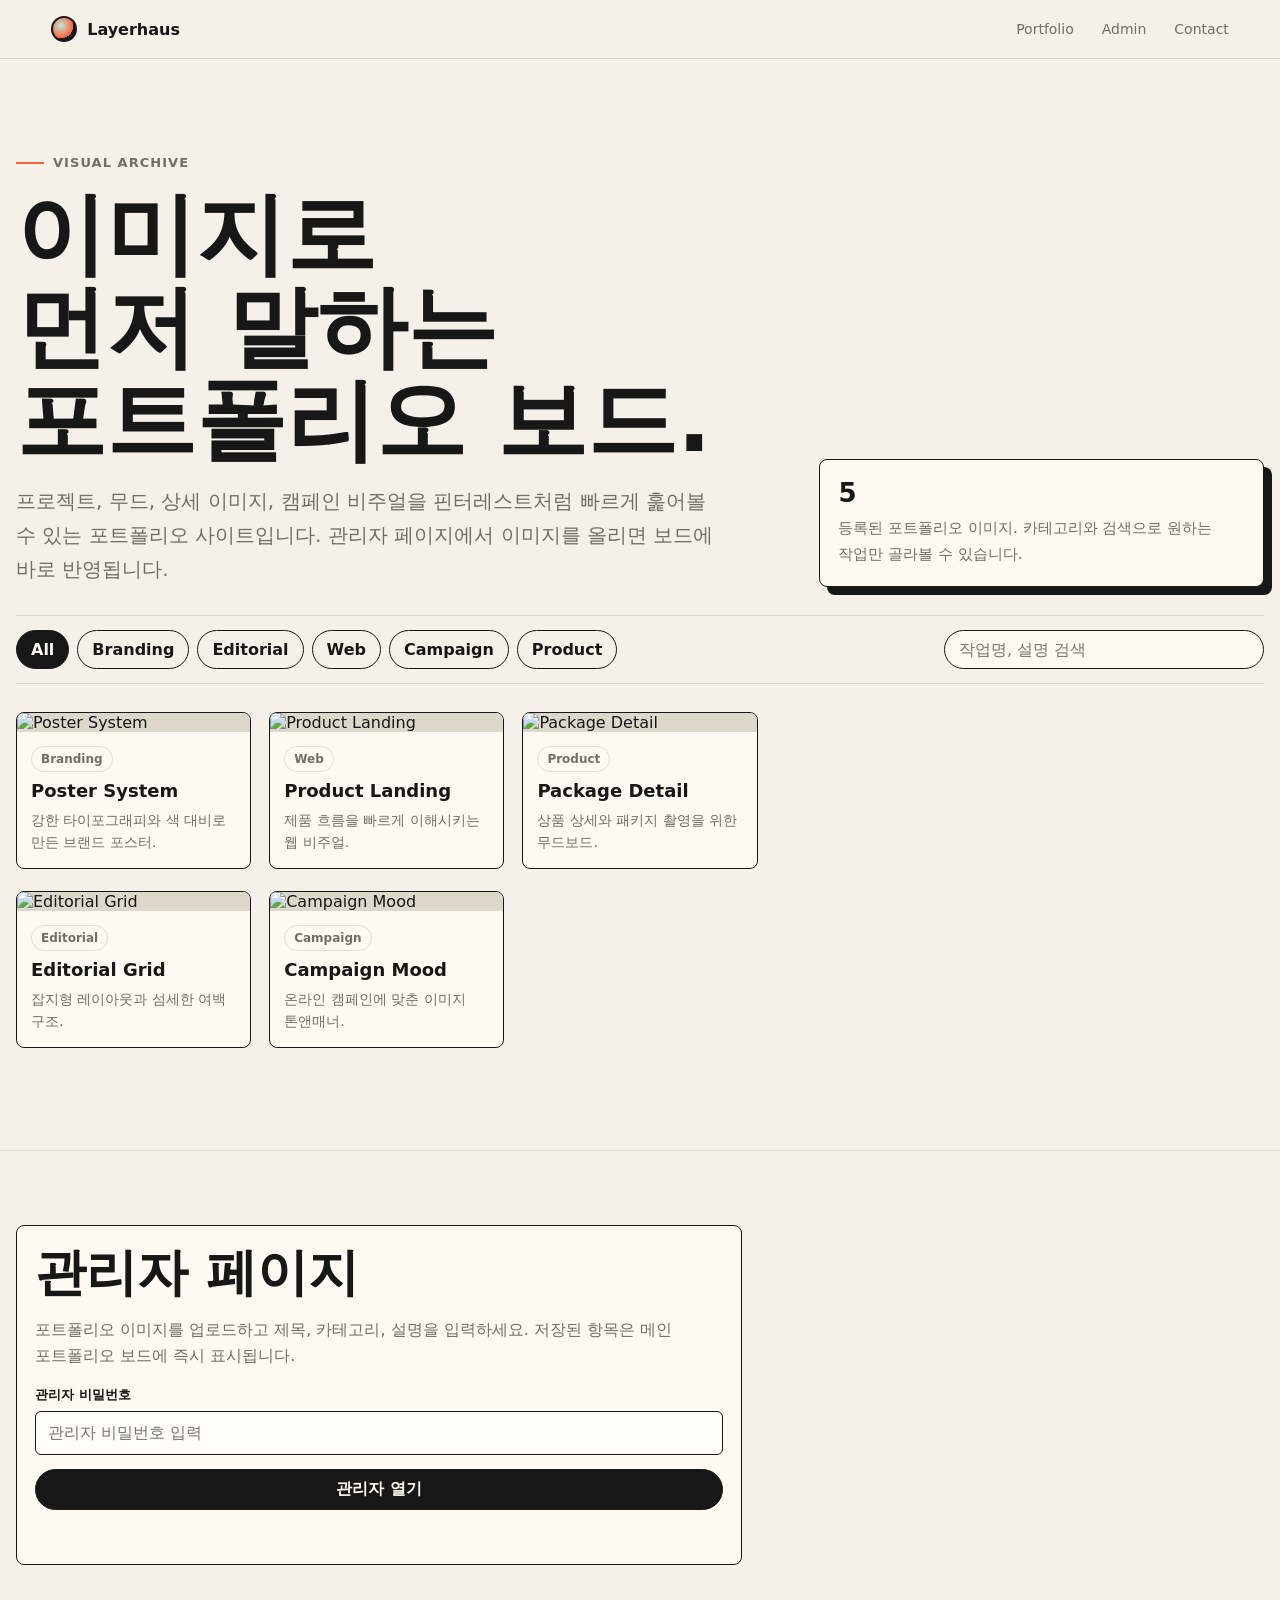
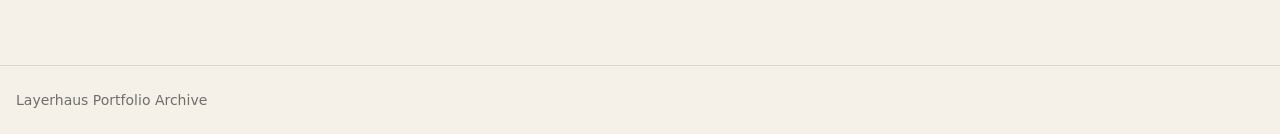
==== commit 4a44345c: "Convert site to portfolio gallery with admin uploads" ====
--- a/index.html
+++ b/index.html
@@ -3,26 +3,20 @@
 <head>
 <meta charset="utf-8" />
 <meta name="viewport" content="width=device-width, initial-scale=1" />
-<title>Layerhaus Design Studio</title>
+<title>Layerhaus Portfolio</title>
 <style>
-:root{--ink:#171717;--muted:#66645f;--paper:#f7f4ed;--line:#d9d2c5;--mint:#b7e4d3;--coral:#ff7a59;--blue:#4c77d9;--gold:#e9b44c;--white:#fffaf1}*{box-sizing:border-box}html{scroll-behavior:smooth}body{margin:0;color:var(--ink);background:var(--paper);font-family:"Pretendard","Noto Sans KR","Apple SD Gothic Neo","Malgun Gothic",Inter,ui-sans-serif,system-ui,sans-serif;word-break:keep-all}a{color:inherit;text-decoration:none}img{display:block;width:100%}.nav{position:sticky;top:0;z-index:20;display:flex;align-items:center;justify-content:space-between;gap:22px;padding:18px clamp(18px,4vw,56px);background:rgba(247,244,237,.9);border-bottom:1px solid rgba(23,23,23,.1);backdrop-filter:blur(18px)}.brand{display:inline-flex;align-items:center;gap:10px;font-weight:900}.mark{width:28px;height:28px;border:2px solid var(--ink);background:linear-gradient(90deg,transparent 48%,var(--ink) 48% 55%,transparent 55%),linear-gradient(0deg,var(--coral) 0 50%,var(--mint) 50%)}.nav-links{display:flex;align-items:center;gap:clamp(12px,2.4vw,26px);color:var(--muted);font-size:14px}.nav-links a:hover{color:var(--ink)}button,.button{border:1px solid var(--ink);border-radius:6px;cursor:pointer;font:inherit;font-weight:900}.nav-signup{min-height:34px;padding:7px 12px;background:var(--mint)}.shell{width:min(1160px,calc(100% - 36px));margin:0 auto}section{padding:clamp(58px,8vw,96px) 0;border-top:1px solid var(--line)}.hero{min-height:calc(100svh - 66px);display:grid;grid-template-columns:minmax(0,1fr) minmax(340px,.8fr);align-items:center;gap:clamp(28px,6vw,76px);padding:clamp(44px,8vw,92px) 0 48px}.eyebrow{display:inline-flex;align-items:center;gap:10px;color:var(--muted);font-size:13px;font-weight:800;letter-spacing:.08em;text-transform:uppercase}.eyebrow:before{content:"";width:30px;height:2px;background:var(--coral)}h1,h2,h3,p{letter-spacing:0}h1{max-width:820px;margin:20px 0 22px;font-size:clamp(44px,7.2vw,92px);line-height:1.08;font-weight:850;text-wrap:balance}.hero p{max-width:600px;margin:0;color:var(--muted);font-size:clamp(17px,1.8vw,20px);line-height:1.78;font-weight:500}.actions{display:flex;flex-wrap:wrap;gap:12px;margin-top:32px}.button{display:inline-flex;min-height:46px;align-items:center;justify-content:center;padding:12px 18px}.primary{background:var(--ink);color:var(--white);box-shadow:6px 6px 0 var(--coral)}.secondary{background:transparent}.hero-visual{position:relative;min-height:560px}.poster{position:absolute;inset:0 0 54px;overflow:hidden;border:1px solid var(--ink);border-radius:8px;background:var(--white);box-shadow:12px 12px 0 var(--ink)}.poster img{height:100%;object-fit:cover}.floating-panel{position:absolute;right:-8px;bottom:0;width:min(330px,86%);border:1px solid var(--ink);border-radius:8px;background:var(--white);box-shadow:8px 8px 0 var(--blue);padding:18px}.panel-top{display:flex;justify-content:space-between;gap:18px;margin-bottom:18px;font-weight:900}.palette{display:grid;grid-template-columns:repeat(4,1fr);gap:8px}.swatch{aspect-ratio:1;border:1px solid var(--ink);border-radius:5px}.section-head{display:flex;align-items:end;justify-content:space-between;gap:22px;margin-bottom:28px}h2{max-width:680px;margin:0;font-size:clamp(32px,5vw,58px);line-height:1.12;font-weight:830;text-wrap:balance}.section-head p{max-width:380px;margin:0;color:var(--muted);line-height:1.6}.work-grid,.services,.translator,.detail-maker{display:grid;gap:18px}.work-grid{grid-template-columns:repeat(3,minmax(0,1fr))}.services{grid-template-columns:repeat(4,minmax(0,1fr))}.work,.service,.panel,.detail-form,.detail-preview{border:1px solid var(--ink);border-radius:8px;background:var(--white)}.work{overflow:hidden}.work img{aspect-ratio:4/3;object-fit:cover;border-bottom:1px solid var(--ink)}.work-body,.service{padding:18px}.work h3,.service h3{margin:0 0 10px;font-size:23px}.work p,.service p{margin:0;color:var(--muted);line-height:1.55}.service{min-height:220px;display:flex;flex-direction:column;justify-content:space-between}.service:nth-child(2){background:var(--mint)}.service:nth-child(3){background:#ffe1d8}.service:nth-child(4){background:#f8dda1}.number{font-size:13px;font-weight:900}.detail-maker{grid-template-columns:minmax(0,.95fr) minmax(360px,1.05fr);align-items:start}.detail-form,.signup-form{display:grid;gap:14px}.detail-form{padding:18px}.form-row{display:grid;grid-template-columns:repeat(2,minmax(0,1fr));gap:12px}.field{display:grid;gap:7px}.field label{font-size:13px;font-weight:900}.field input,.field textarea,.field select{width:100%;min-height:44px;border:1px solid var(--ink);border-radius:6px;background:#fffdf7;color:var(--ink);font:inherit;padding:10px 12px}.field textarea{min-height:116px;resize:vertical;line-height:1.6}.field input[type=file]{border-style:dashed}.field input:focus,.field textarea:focus,.field select:focus{outline:3px solid rgba(76,119,217,.25)}.detail-actions{display:flex;flex-wrap:wrap;gap:10px}.submit-button,.export-button{min-height:46px;padding:11px 14px}.submit-button{flex:1 1 190px;background:var(--ink);color:var(--white)}.export-button{background:var(--mint)}.submit-button:disabled,.export-button:disabled{cursor:wait;opacity:.68}.note,.status{margin:0;color:var(--muted);font-size:13px;line-height:1.55}.detail-preview{overflow:hidden}.panel-topline{display:flex;align-items:center;justify-content:space-between;gap:14px;min-height:54px;border-bottom:1px solid var(--ink);padding:14px 16px;font-weight:900}.detail-output{min-height:640px;max-height:760px;overflow:auto;background:#fffdf7}.empty{display:grid;place-items:center;min-height:640px;padding:24px;color:var(--muted);text-align:center;line-height:1.7}.generated-detail{background:#fff;color:#151515;font-family:"Pretendard","Noto Sans KR","Apple SD Gothic Neo","Malgun Gothic",ui-sans-serif,system-ui,sans-serif}.generated-detail *{box-sizing:border-box}.generated-detail .detail-hero{padding:clamp(38px,7vw,74px) clamp(22px,6vw,64px);background:#111;color:#fff}.generated-detail .detail-kicker{margin:0 0 14px;color:#b7e4d3;font-size:13px;font-weight:900;letter-spacing:.08em;text-transform:uppercase}.generated-detail h3{margin:0;font-size:clamp(34px,6vw,68px);line-height:1.08}.generated-detail .detail-lead{max-width:680px;margin:18px 0 0;color:#ece9e1;font-size:clamp(17px,2vw,21px);line-height:1.7}.generated-detail .detail-section{padding:clamp(30px,6vw,58px) clamp(22px,6vw,64px);border-top:1px solid #e5e0d8}.generated-detail .detail-section h4{margin:0 0 16px;font-size:clamp(24px,3.4vw,36px);line-height:1.2}.generated-detail .detail-section p{color:#4b4945;font-size:16px;line-height:1.75}.generated-detail .benefit-grid,.generated-detail .image-strip{display:grid;grid-template-columns:repeat(3,minmax(0,1fr));gap:12px}.generated-detail .benefit{border:1px solid #151515;border-radius:8px;padding:16px;background:#f7f4ed}.generated-detail .benefit strong{display:block;margin-bottom:8px;font-size:18px}.generated-detail .image-strip{margin-top:18px}.generated-detail .image-strip img{aspect-ratio:1;object-fit:cover;border:1px solid #151515;border-radius:8px}.generated-detail .detail-cta{padding:clamp(34px,6vw,64px) clamp(22px,6vw,64px);background:var(--coral);text-align:center}.generated-detail .detail-cta strong{display:block;margin-bottom:12px;font-size:clamp(26px,4vw,42px);line-height:1.18}.translator{grid-template-columns:minmax(0,1fr) minmax(0,1fr)}.panel{min-height:360px;display:flex;flex-direction:column;overflow:hidden}.badge{border:1px solid var(--ink);border-radius:999px;background:var(--mint);padding:5px 10px;font-size:12px}.translator textarea{flex:1;min-height:300px;border:0;border-radius:0;background:transparent;font-size:clamp(18px,2vw,22px);line-height:1.75;resize:vertical}.translator textarea.translation-output{background:#fffdf7;white-space:pre-wrap}.contact{display:grid;grid-template-columns:1fr auto;align-items:center;gap:24px;padding-bottom:clamp(64px,8vw,110px)}.contact h2{max-width:760px}.email{display:inline-flex;min-width:240px;min-height:56px;align-items:center;justify-content:center;border:1px solid var(--ink);border-radius:6px;background:var(--coral);font-weight:900;box-shadow:7px 7px 0 var(--ink)}.signup-modal{position:fixed;inset:0;z-index:40;display:none;align-items:center;justify-content:center;padding:22px;background:rgba(23,23,23,.46)}.signup-modal.open{display:flex}.signup-dialog{width:min(440px,100%);border:1px solid var(--ink);border-radius:8px;background:var(--white);box-shadow:10px 10px 0 var(--ink);padding:24px}.signup-head{display:flex;align-items:start;justify-content:space-between;gap:18px;margin-bottom:20px}.signup-head h2{font-size:30px;line-height:1.18}.close-signup{width:34px;height:34px;flex:0 0 auto;background:var(--paper);font-size:22px;line-height:1}.signup-submit{min-height:48px;background:var(--ink);color:var(--white)}.signup-message{display:none;margin:16px 0 0;border:1px solid var(--ink);border-radius:6px;background:var(--mint);padding:12px;font-weight:900}.signup-message.error{background:#ffe1d8}.signup-message.show{display:block}.reveal{opacity:0;transform:translateY(18px);transition:opacity .5s ease,transform .5s ease}.reveal.visible{opacity:1;transform:translateY(0)}@media(max-width:880px){.hero,.contact,.detail-maker{grid-template-columns:1fr}.hero{min-height:auto}.hero-visual{min-height:480px}.section-head{align-items:start;flex-direction:column}.work-grid,.services,.translator{grid-template-columns:repeat(2,minmax(0,1fr))}}@media(max-width:620px){.nav{align-items:start;flex-direction:column;gap:12px}.nav-links{width:100%;justify-content:space-between;flex-wrap:wrap}.hero-visual{min-height:390px}.poster{inset:0 8px 48px 0;box-shadow:7px 7px 0 var(--ink)}.floating-panel{right:0}.work-grid,.services,.translator,.form-row,.generated-detail .benefit-grid,.generated-detail .image-strip{grid-template-columns:1fr}.email{width:100%}}
+:root{--ink:#171717;--muted:#6f6f68;--paper:#f5f1e8;--card:#fffaf1;--line:rgba(23,23,23,.12);--accent:#ff5f3d;--mint:#b9ead7;--blue:#4d73d9}*{box-sizing:border-box}html{scroll-behavior:smooth}body{margin:0;color:var(--ink);background:var(--paper);font-family:"Pretendard","Noto Sans KR","Apple SD Gothic Neo","Malgun Gothic",Inter,ui-sans-serif,system-ui,sans-serif;word-break:keep-all}a{color:inherit;text-decoration:none}button,input,textarea,select{font:inherit}img{display:block;width:100%}.nav{position:sticky;top:0;z-index:20;display:flex;align-items:center;justify-content:space-between;gap:20px;padding:16px clamp(18px,4vw,54px);background:rgba(245,241,232,.9);border-bottom:1px solid var(--line);backdrop-filter:blur(18px)}.brand{display:inline-flex;align-items:center;gap:10px;font-weight:900}.brand-mark{width:26px;height:26px;border:2px solid var(--ink);border-radius:50%;background:radial-gradient(circle at 35% 35%,var(--mint),var(--accent) 62%,var(--ink) 63%)}.nav-links{display:flex;align-items:center;gap:clamp(12px,3vw,28px);color:var(--muted);font-size:14px}.nav-links a:hover{color:var(--ink)}.shell{width:min(1440px,calc(100% - 32px));margin:0 auto}.hero{display:grid;grid-template-columns:minmax(0,.88fr) minmax(280px,.52fr);gap:clamp(22px,4vw,52px);align-items:end;padding:clamp(46px,7vw,92px) 0 28px}.eyebrow{display:inline-flex;align-items:center;gap:9px;color:var(--muted);font-size:13px;font-weight:800;letter-spacing:.08em;text-transform:uppercase}.eyebrow:before{content:"";width:28px;height:2px;background:var(--accent)}h1{max-width:960px;margin:18px 0 16px;font-size:clamp(42px,7vw,92px);line-height:1.04;letter-spacing:0;font-weight:900;text-wrap:balance}.hero p{max-width:700px;margin:0;color:var(--muted);font-size:clamp(16px,1.6vw,20px);line-height:1.72}.hero-panel{border:1px solid var(--ink);border-radius:8px;background:var(--card);padding:18px;box-shadow:8px 8px 0 var(--ink)}.hero-panel strong{display:block;margin-bottom:8px;font-size:26px}.hero-panel p{font-size:15px}.toolbar{position:sticky;top:61px;z-index:15;display:flex;align-items:center;justify-content:space-between;gap:14px;padding:14px 0;background:rgba(245,241,232,.92);border-top:1px solid var(--line);border-bottom:1px solid var(--line);backdrop-filter:blur(18px)}.filters{display:flex;flex-wrap:wrap;gap:8px}.chip,.button{min-height:38px;border:1px solid var(--ink);border-radius:999px;background:transparent;color:var(--ink);cursor:pointer;font-weight:800;padding:9px 14px}.chip.active,.button.primary{background:var(--ink);color:var(--card)}.search{width:min(320px,100%);min-height:38px;border:1px solid var(--ink);border-radius:999px;background:var(--card);padding:9px 14px}.masonry{column-count:5;column-gap:18px;padding:28px 0 80px}.pin{display:inline-block;width:100%;overflow:hidden;margin:0 0 18px;border:1px solid var(--ink);border-radius:8px;background:var(--card);break-inside:avoid}.pin-media{position:relative;background:#ded8cc}.pin img{width:100%;height:auto;object-fit:cover}.pin-body{display:grid;gap:8px;padding:14px}.pin h3{margin:0;font-size:18px;line-height:1.25}.pin p{margin:0;color:var(--muted);font-size:14px;line-height:1.55}.tag{width:fit-content;border:1px solid var(--line);border-radius:999px;color:var(--muted);font-size:12px;font-weight:800;padding:5px 9px}.empty{margin:28px 0 90px;border:1px dashed var(--ink);border-radius:8px;background:var(--card);color:var(--muted);padding:34px;text-align:center}.admin{padding:74px 0 100px;border-top:1px solid var(--line)}.admin-grid{display:grid;grid-template-columns:minmax(0,.72fr) minmax(320px,.5fr);gap:18px;align-items:start}.card{border:1px solid var(--ink);border-radius:8px;background:var(--card);padding:18px}.admin h2{margin:0 0 12px;font-size:clamp(30px,4vw,54px);line-height:1.12}.admin p{color:var(--muted);line-height:1.65}.form{display:grid;gap:14px}.field{display:grid;gap:7px}.field label{font-size:13px;font-weight:900}.field input,.field textarea,.field select{width:100%;min-height:44px;border:1px solid var(--ink);border-radius:6px;background:#fffdf7;color:var(--ink);padding:10px 12px}.field textarea{min-height:112px;resize:vertical;line-height:1.6}.field input[type=file]{border-style:dashed}.admin-panel{display:none}.admin-panel.open{display:grid;gap:18px}.status{min-height:22px;margin:0;color:var(--muted);font-size:14px;line-height:1.55}.preview{overflow:hidden;border:1px solid var(--ink);border-radius:8px;background:var(--card)}.preview img{aspect-ratio:4/5;object-fit:cover}.preview-body{padding:14px}.footer{border-top:1px solid var(--line);padding:26px 0;color:var(--muted);font-size:14px}@media(max-width:1180px){.masonry{column-count:4}}@media(max-width:900px){.hero,.admin-grid{grid-template-columns:1fr}.masonry{column-count:3}.toolbar{align-items:stretch;flex-direction:column}.search{width:100%}}@media(max-width:640px){.nav{align-items:start;flex-direction:column}.nav-links{width:100%;justify-content:space-between;flex-wrap:wrap}.masonry{column-count:2;column-gap:12px}.pin{margin-bottom:12px}}
 </style>
 </head>
 <body>
-<nav class="nav" aria-label="주요 메뉴"><a class="brand" href="#"><span class="mark" aria-hidden="true"></span>Layerhaus</a><div class="nav-links"><a href="#work">작업</a><a href="#services">서비스</a><a href="#detailMaker">AI 상세페이지</a><a href="#translator">중국어 번역</a><a href="#contact">문의</a><button class="nav-signup" type="button" data-open-signup>회원가입</button></div></nav>
+<nav class="nav"><a class="brand" href="#"><span class="brand-mark" aria-hidden="true"></span>Layerhaus</a><div class="nav-links"><a href="#portfolio">Portfolio</a><a href="#admin">Admin</a><a href="mailto:hello@layerhaus.studio">Contact</a></div></nav>
 <main>
-<header class="shell hero"><div class="reveal"><span class="eyebrow">Brand & digital design</span><h1>선명한 브랜드를 만드는 디자인 스튜디오.</h1><p>Layerhaus는 제품, 웹사이트, 캠페인에 필요한 시각 언어를 설계합니다. 단정한 구조와 기억에 남는 디테일로 브랜드가 더 또렷하게 보이도록 돕습니다.</p><div class="actions"><a class="button primary" href="#work">작업 보기</a><a class="button secondary" href="#detailMaker">AI 상세페이지 만들기</a></div></div><div class="hero-visual reveal" aria-label="디자인 스튜디오 무드 이미지"><div class="poster"><img alt="책상 위에 놓인 컬러 샘플과 디자인 작업물" src="https://images.unsplash.com/photo-1518005020951-eccb494ad742?auto=format&fit=crop&w=1200&q=85" /></div><aside class="floating-panel" aria-label="컬러 팔레트"><div class="panel-top"><span>Palette 26</span><span>Seoul</span></div><div class="palette"><span class="swatch" style="background:var(--coral)"></span><span class="swatch" style="background:var(--mint)"></span><span class="swatch" style="background:var(--blue)"></span><span class="swatch" style="background:var(--gold)"></span></div></aside></div></header>
-<section id="work"><div class="shell"><div class="section-head reveal"><h2>브랜드가 실제로 쓰이는 장면까지 설계합니다.</h2><p>정체성, 웹, 패키지, 소셜 콘텐츠가 따로 놀지 않도록 하나의 시스템으로 엮습니다.</p></div><div class="work-grid"><article class="work reveal"><img alt="브랜드 포스터와 편집 디자인" src="https://images.unsplash.com/photo-1497215728101-856f4ea42174?auto=format&fit=crop&w=900&q=85" /><div class="work-body"><h3>Editorial Identity</h3><p>출판 브랜드를 위한 로고, 그리드, 타이포그래피 시스템.</p></div></article><article class="work reveal"><img alt="디지털 제품 화면이 보이는 작업 공간" src="https://images.unsplash.com/photo-1497366754035-f200968a6e72?auto=format&fit=crop&w=900&q=85" /><div class="work-body"><h3>Product Website</h3><p>제품의 핵심 흐름을 빠르게 이해시키는 반응형 웹사이트.</p></div></article><article class="work reveal"><img alt="컬러 종이와 디자인 재료" src="https://images.unsplash.com/photo-1452860606245-08befc0ff44b?auto=format&fit=crop&w=900&q=85" /><div class="work-body"><h3>Campaign Kit</h3><p>온라인과 오프라인에 함께 쓰이는 캠페인 비주얼 세트.</p></div></article></div></div></section>
-<section id="services"><div class="shell"><div class="section-head reveal"><h2>작게 시작해도 확장 가능한 디자인.</h2><p>브랜드의 현재 단계에 맞춰 필요한 산출물을 촘촘하게 구성합니다.</p></div><div class="services"><article class="service reveal"><span class="number">01</span><div><h3>Brand System</h3><p>로고, 색, 글꼴, 레이아웃 원칙을 한 번에 정리합니다.</p></div></article><article class="service reveal"><span class="number">02</span><div><h3>Web Design</h3><p>첫 화면부터 전환까지 흐름이 자연스러운 웹 경험을 만듭니다.</p></div></article><article class="service reveal"><span class="number">03</span><div><h3>Art Direction</h3><p>촬영, 그래픽, 콘텐츠가 같은 목소리로 보이도록 잡아줍니다.</p></div></article><article class="service reveal"><span class="number">04</span><div><h3>Launch Assets</h3><p>론칭에 필요한 배너, 상세 이미지, 소셜 템플릿을 제작합니다.</p></div></article></div></div></section>
-<section id="detailMaker"><div class="shell"><div class="section-head reveal"><h2>상품 정보만 넣으면 AI가 쇼핑몰 상세페이지를 만듭니다.</h2><p>상품 URL, 이미지, 직접 입력한 정보를 조합해 상세페이지 카피와 구조를 자동으로 생성합니다.</p></div><div class="detail-maker reveal"><form class="detail-form" id="detailForm"><div class="field"><label for="productUrl">상품 URL</label><input id="productUrl" name="productUrl" type="url" placeholder="https://example.com/product" /></div><div class="form-row"><div class="field"><label for="productName">상품명</label><input id="productName" name="productName" type="text" placeholder="예: 프리미엄 보습 크림" required /></div><div class="field"><label for="productPrice">가격</label><input id="productPrice" name="productPrice" type="text" placeholder="예: 39,000원" /></div></div><div class="form-row"><div class="field"><label for="productCategory">카테고리</label><input id="productCategory" name="productCategory" type="text" placeholder="예: 뷰티 / 생활용품 / 식품" /></div><div class="field"><label for="detailTone">표현 톤</label><select id="detailTone" name="detailTone"><option value="프리미엄하고 신뢰감 있게">프리미엄</option><option value="친근하고 구매욕을 자극하게">친근한 판매형</option><option value="깔끔하고 정보 중심으로">정보 중심</option><option value="감성적이고 브랜드 스토리 있게">감성 브랜딩</option></select></div></div><div class="field"><label for="targetCustomer">주요 고객</label><input id="targetCustomer" name="targetCustomer" type="text" placeholder="예: 민감성 피부를 가진 20-40대 여성" /></div><div class="field"><label for="productFeatures">상품 특징 / 장점</label><textarea id="productFeatures" name="productFeatures" placeholder="핵심 소재, 기능, 차별점, 배송 혜택 등을 적어주세요." required></textarea></div><div class="field"><label for="productImages">상품 이미지</label><input id="productImages" name="productImages" type="file" accept="image/*" multiple /></div><div class="detail-actions"><button class="submit-button" id="detailSubmit" type="submit">AI 상세페이지 생성</button><button class="export-button" id="downloadDetailHtml" type="button" disabled>HTML 다운로드</button></div><p class="status" id="detailStatus">상품 URL, 이미지, 직접 입력 중 가능한 정보만 넣어도 생성할 수 있습니다.</p><p class="note">AI 서버 연결 전에는 입력값 기반 미리보기로 표시되고, 연결 후에는 실제 AI 결과로 바뀝니다.</p></form><aside class="detail-preview" aria-label="AI 상세페이지 미리보기"><div class="panel-topline"><span>상세페이지 미리보기</span><span class="badge">Preview</span></div><div class="detail-output" id="detailOutput"><div class="empty">왼쪽에 상품 정보를 입력하고 생성 버튼을 누르면 여기에 상세페이지 초안이 나타납니다.</div></div></aside></div></div></section>
-<section id="translator"><div class="shell"><div class="section-head reveal"><h2>한국어와 중국어를 양방향으로 번역합니다.</h2><p>왼쪽에 한국어를 입력하면 오른쪽에 중국어가, 오른쪽에 중국어를 입력하면 왼쪽에 한국어가 표시됩니다.</p></div><div class="translator reveal"><div class="panel"><div class="panel-topline"><span>한국어 입력</span><span class="badge">KO</span></div><textarea id="koreanInput" aria-label="한국어 입력" placeholder="예: 안녕하세요. 중국어 번역 서비스를 테스트하고 싶어요."></textarea></div><div class="panel"><div class="panel-topline"><span>중국어 번역</span><span class="badge">ZH-CN</span></div><textarea class="translation-output" id="chineseInput" aria-label="중국어 입력 또는 번역 결과" placeholder="这里会显示中文翻译。也可以在这里输入中文。"></textarea></div></div><p class="status" id="translatorStatus">입력 대기 중</p></div></section>
-<section id="contact"><div class="shell contact reveal"><h2>새 브랜드, 새 웹사이트, 새 캠페인을 준비 중인가요?</h2><a class="email" href="mailto:hello@layerhaus.studio">hello@layerhaus.studio</a></div></section>
-</main>
-<div class="signup-modal" id="signupModal" aria-hidden="true"><div class="signup-dialog" role="dialog" aria-modal="true" aria-labelledby="signupTitle"><div class="signup-head"><h2 id="signupTitle">회원가입</h2><button class="close-signup" type="button" aria-label="회원가입 창 닫기" data-close-signup>&times;</button></div><form class="signup-form" id="signupForm"><div class="field"><label for="signupName">이름</label><input id="signupName" name="name" type="text" autocomplete="name" required /></div><div class="field"><label for="signupEmail">이메일</label><input id="signupEmail" name="email" type="email" autocomplete="email" required /></div><button class="signup-submit" type="submit">가입하기</button><p class="note">입력한 이름과 이메일은 Supabase 데이터베이스에 저장됩니다.</p></form><p class="signup-message" id="signupMessage" role="status">가입 신청이 완료되었습니다.</p></div></div>
+<header class="shell hero"><div><span class="eyebrow">Visual archive</span><h1>이미지로 먼저 말하는 포트폴리오 보드.</h1><p>프로젝트, 무드, 상세 이미지, 캠페인 비주얼을 핀터레스트처럼 빠르게 훑어볼 수 있는 포트폴리오 사이트입니다. 관리자 페이지에서 이미지를 올리면 보드에 바로 반영됩니다.</p></div><aside class="hero-panel"><strong id="itemCount">0</strong><p>등록된 포트폴리오 이미지. 카테고리와 검색으로 원하는 작업만 골라볼 수 있습니다.</p></aside></header>
+<section id="portfolio" class="shell"><div class="toolbar"><div class="filters" id="filters"></div><input class="search" id="searchInput" type="search" placeholder="작업명, 설명 검색" /></div><div class="masonry" id="portfolioGrid" aria-live="polite"></div><div class="empty" id="emptyState" hidden>아직 표시할 포트폴리오가 없습니다.</div></section>
+<section id="admin" class="admin"><div class="shell admin-grid"><div class="card"><h2>관리자 페이지</h2><p>포트폴리오 이미지를 업로드하고 제목, 카테고리, 설명을 입력하세요. 저장된 항목은 메인 포트폴리오 보드에 즉시 표시됩니다.</p><form class="form" id="loginForm"><div class="field"><label for="adminPassword">관리자 비밀번호</label><input id="adminPassword" type="password" autocomplete="current-password" placeholder="관리자 비밀번호 입력" /></div><button class="button primary" type="submit">관리자 열기</button><p class="status" id="loginStatus"></p></form></div><div class="admin-panel" id="adminPanel"><form class="card form" id="uploadForm"><div class="field"><label for="itemTitle">작업 제목</label><input id="itemTitle" name="title" type="text" placeholder="예: Brand Poster 2026" required /></div><div class="field"><label for="itemCategory">카테고리</label><select id="itemCategory" name="category"><option>Branding</option><option>Editorial</option><option>Web</option><option>Campaign</option><option>Product</option></select></div><div class="field"><label for="itemDescription">설명</label><textarea id="itemDescription" name="description" placeholder="작업 설명을 입력하세요."></textarea></div><div class="field"><label for="itemImage">이미지 업로드</label><input id="itemImage" name="image" type="file" accept="image/*" required /></div><button class="button primary" id="uploadButton" type="submit">이미지 업로드</button><p class="status" id="uploadStatus"></p></form><aside class="preview" id="previewCard" hidden><img id="previewImage" alt="업로드 미리보기" /><div class="preview-body"><strong id="previewTitle">미리보기</strong><p id="previewDescription">선택한 이미지가 여기에 표시됩니다.</p></div></aside></div></div></section>
+</main><footer class="footer"><div class="shell">Layerhaus Portfolio Archive</div></footer>
 <script>
-const supabaseUrl="https://yfppdzbhjtvifjyvheoi.supabase.co";const supabaseKey="sb_publishable_6SP9dfLWxAqTAkZWd8w08A_4r1ayzpk";const signupModal=document.querySelector("#signupModal"),signupForm=document.querySelector("#signupForm"),signupMessage=document.querySelector("#signupMessage"),signupName=document.querySelector("#signupName"),signupSubmit=document.querySelector(".signup-submit");const openSignup=()=>{signupModal.classList.add("open");signupModal.setAttribute("aria-hidden","false");signupMessage.classList.remove("show","error");signupForm.reset();signupName.focus()};const closeSignup=()=>{signupModal.classList.remove("open");signupModal.setAttribute("aria-hidden","true")};document.querySelector("[data-open-signup]").addEventListener("click",openSignup);document.querySelector("[data-close-signup]").addEventListener("click",closeSignup);signupModal.addEventListener("click",e=>{if(e.target===signupModal)closeSignup()});document.addEventListener("keydown",e=>{if(e.key==="Escape"&&signupModal.classList.contains("open"))closeSignup()});signupForm.addEventListener("submit",async e=>{e.preventDefault();const f=new FormData(signupForm),payload={name:String(f.get("name")).trim(),email:String(f.get("email")).trim()};signupSubmit.disabled=true;signupSubmit.textContent="저장 중...";signupMessage.classList.remove("show","error");try{const r=await fetch(`${supabaseUrl}/rest/v1/signups`,{method:"POST",headers:{apikey:supabaseKey,Authorization:`Bearer ${supabaseKey}`,"Content-Type":"application/json",Prefer:"return=minimal"},body:JSON.stringify(payload)});if(!r.ok)throw new Error("signup insert failed");signupForm.reset();signupMessage.textContent="가입 신청이 Supabase에 저장되었습니다.";signupMessage.classList.add("show")}catch(e){signupMessage.textContent="저장에 실패했습니다. 잠시 후 다시 시도해주세요.";signupMessage.classList.add("show","error")}finally{signupSubmit.disabled=false;signupSubmit.textContent="가입하기"}});
-const detailForm=document.querySelector("#detailForm"),detailSubmit=document.querySelector("#detailSubmit"),detailStatus=document.querySelector("#detailStatus"),detailOutput=document.querySelector("#detailOutput"),downloadDetailHtml=document.querySelector("#downloadDetailHtml"),detailFunctionUrl=`${supabaseUrl}/functions/v1/generate-detail-page`;let currentDetailHtml="";const escapeHtml=v=>String(v||"").replaceAll("&","&amp;").replaceAll("<","&lt;").replaceAll(">","&gt;").replaceAll('"',"&quot;").replaceAll("'","&#039;");const readImageFiles=async files=>Promise.all(Array.from(files).slice(0,3).map(file=>new Promise((resolve,reject)=>{const reader=new FileReader;reader.onload=()=>resolve({name:file.name,type:file.type,dataUrl:String(reader.result)});reader.onerror=()=>reject(new Error("image read failed"));reader.readAsDataURL(file)})));const buildLocalDetail=p=>{const lines=p.productFeatures.split(/\n|,/).map(x=>x.trim()).filter(Boolean).slice(0,6),benefits=lines.length?lines:["상품의 핵심 장점을 한눈에 보여줍니다.","구매 전 고민을 줄이는 정보를 정리합니다.","브랜드 신뢰감을 높이는 흐름으로 구성합니다."],images=p.images.map(i=>`<img src="${i.dataUrl}" alt="${escapeHtml(i.name)}" />`).join("");return `<article class="generated-detail"><div class="detail-hero"><p class="detail-kicker">${escapeHtml(p.productCategory||"AI DETAIL PAGE")}</p><h3>${escapeHtml(p.productName)}</h3><p class="detail-lead">${escapeHtml(p.targetCustomer||"고객")}에게 ${escapeHtml(p.detailTone)} 전달되는 쇼핑몰 상세페이지 초안입니다.</p></div><section class="detail-section"><h4>구매해야 하는 이유</h4><div class="benefit-grid">${benefits.slice(0,3).map((b,i)=>`<div class="benefit"><strong>Point ${i+1}</strong><p>${escapeHtml(b)}</p></div>`).join("")}</div>${images?`<div class="image-strip">${images}</div>`:""}</section><section class="detail-section"><h4>상품 설명</h4><p>${escapeHtml(p.productFeatures)}</p>${p.productUrl?`<p>참고 상품 URL: ${escapeHtml(p.productUrl)}</p>`:""}</section><div class="detail-cta"><strong>${escapeHtml(p.productPrice||"지금 확인해보세요")}</strong><p>상품의 장점, 사용 장면, 구매 포인트를 한 화면에서 자연스럽게 설득하도록 구성했습니다.</p></div></article>`};const renderDetail=html=>{currentDetailHtml=html;detailOutput.innerHTML=html;downloadDetailHtml.disabled=false};detailForm.addEventListener("submit",async e=>{e.preventDefault();const f=new FormData(detailForm),payload={productUrl:String(f.get("productUrl")).trim(),productName:String(f.get("productName")).trim(),productPrice:String(f.get("productPrice")).trim(),productCategory:String(f.get("productCategory")).trim(),detailTone:String(f.get("detailTone")).trim(),targetCustomer:String(f.get("targetCustomer")).trim(),productFeatures:String(f.get("productFeatures")).trim(),images:await readImageFiles(document.querySelector("#productImages").files)};detailSubmit.disabled=true;detailSubmit.textContent="생성 중...";detailStatus.textContent="AI 상세페이지를 생성하고 있습니다.";try{const r=await fetch(detailFunctionUrl,{method:"POST",headers:{apikey:supabaseKey,Authorization:`Bearer ${supabaseKey}`,"Content-Type":"application/json"},body:JSON.stringify(payload)});if(!r.ok)throw new Error("ai detail function unavailable");const data=await r.json();renderDetail(data.result?.html||buildLocalDetail(payload));detailStatus.textContent="AI 상세페이지 생성이 완료되었습니다."}catch(e){renderDetail(buildLocalDetail(payload));detailStatus.textContent="AI 서버가 아직 준비 중이라 입력값 기반 미리보기를 표시했습니다. 서버 연결 후 같은 버튼으로 AI 결과를 받을 수 있습니다."}finally{detailSubmit.disabled=false;detailSubmit.textContent="AI 상세페이지 생성"}});downloadDetailHtml.addEventListener("click",()=>{if(!currentDetailHtml)return;const html=`<!doctype html><html lang="ko"><head><meta charset="utf-8"><meta name="viewport" content="width=device-width, initial-scale=1"><title>AI 상세페이지</title></head><body>${currentDetailHtml}</body></html>`,blob=new Blob([html],{type:"text/html;charset=utf-8"}),url=URL.createObjectURL(blob),link=document.createElement("a");link.href=url;link.download="ai-detail-page.html";link.click();URL.revokeObjectURL(url)});
-const koreanInput=document.querySelector("#koreanInput"),chineseInput=document.querySelector("#chineseInput"),translatorStatus=document.querySelector("#translatorStatus"),fallbackKoToZh={안녕하세요:"你好",감사합니다:"谢谢",사랑합니다:"我爱你",중국어:"中文",한국어:"韩语",번역:"翻译",서비스:"服务",테스트:"测试",디자인:"设计",브랜드:"品牌",웹사이트:"网站",문의:"咨询",회원가입:"注册"},fallbackZhToKo={"你好":"안녕하세요","谢谢":"감사합니다","我爱你":"사랑합니다","中文":"중국어","韩语":"한국어","翻译":"번역","服务":"서비스","测试":"테스트","设计":"디자인","品牌":"브랜드","网站":"웹사이트","咨询":"문의","注册":"회원가입"};let translateTimer,isSyncingTranslation=false;const fallbackTranslate=(text,source)=>{let translated=text,dic=source==="ko"?fallbackKoToZh:fallbackZhToKo;for(const [s,t]of Object.entries(dic))translated=translated.replaceAll(s,t);return translated===text?"번역 서버에 연결할 수 없습니다. 잠시 후 다시 입력해 주세요.":translated};const translateText=async(text,source,target)=>{const targetInput=source==="ko"?chineseInput:koreanInput;if(!text.trim()){isSyncingTranslation=true;targetInput.value="";isSyncingTranslation=false;translatorStatus.textContent="입력 대기 중";return}translatorStatus.textContent="번역 중...";try{const url=new URL("https://translate.googleapis.com/translate_a/single");url.searchParams.set("client","gtx");url.searchParams.set("sl",source);url.searchParams.set("tl",target);url.searchParams.set("dt","t");url.searchParams.set("q",text);const r=await fetch(url);if(!r.ok)throw new Error("translation failed");const data=await r.json();isSyncingTranslation=true;targetInput.value=data[0].map(part=>part[0]).join("");isSyncingTranslation=false;translatorStatus.textContent="자동 번역 완료"}catch(e){isSyncingTranslation=true;targetInput.value=fallbackTranslate(text,source);isSyncingTranslation=false;translatorStatus.textContent="기본 번역 모드로 표시 중"}};koreanInput.addEventListener("input",()=>{if(isSyncingTranslation)return;clearTimeout(translateTimer);translateTimer=setTimeout(()=>translateText(koreanInput.value,"ko","zh-CN"),450)});chineseInput.addEventListener("input",()=>{if(isSyncingTranslation)return;clearTimeout(translateTimer);translateTimer=setTimeout(()=>translateText(chineseInput.value,"zh-CN","ko"),450)});const observer=new IntersectionObserver(entries=>{for(const entry of entries)if(entry.isIntersecting){entry.target.classList.add("visible");observer.unobserve(entry.target)}},{threshold:.16});document.querySelectorAll(".reveal").forEach(item=>observer.observe(item));
+const supabaseUrl="https://yfppdzbhjtvifjyvheoi.supabase.co";const supabaseKey="sb_publishable_6SP9dfLWxAqTAkZWd8w08A_4r1ayzpk";const adminPassword="studio2026";const sampleItems=[{title:"Poster System",category:"Branding",description:"강한 타이포그래피와 색 대비로 만든 브랜드 포스터.",image_url:"https://images.unsplash.com/photo-1497215728101-856f4ea42174?auto=format&fit=crop&w=900&q=85"},{title:"Editorial Grid",category:"Editorial",description:"잡지형 레이아웃과 섬세한 여백 구조.",image_url:"https://images.unsplash.com/photo-1452860606245-08befc0ff44b?auto=format&fit=crop&w=900&q=85"},{title:"Product Landing",category:"Web",description:"제품 흐름을 빠르게 이해시키는 웹 비주얼.",image_url:"https://images.unsplash.com/photo-1497366754035-f200968a6e72?auto=format&fit=crop&w=900&q=85"},{title:"Campaign Mood",category:"Campaign",description:"온라인 캠페인에 맞춘 이미지 톤앤매너.",image_url:"https://images.unsplash.com/photo-1500530855697-b586d89ba3ee?auto=format&fit=crop&w=900&q=85"},{title:"Package Detail",category:"Product",description:"상품 상세와 패키지 촬영을 위한 무드보드.",image_url:"https://images.unsplash.com/photo-1518005020951-eccb494ad742?auto=format&fit=crop&w=900&q=85"}];let portfolioItems=[],activeCategory="All";const grid=document.querySelector("#portfolioGrid"),filters=document.querySelector("#filters"),searchInput=document.querySelector("#searchInput"),emptyState=document.querySelector("#emptyState"),itemCount=document.querySelector("#itemCount"),loginForm=document.querySelector("#loginForm"),loginStatus=document.querySelector("#loginStatus"),adminPanel=document.querySelector("#adminPanel"),uploadForm=document.querySelector("#uploadForm"),uploadButton=document.querySelector("#uploadButton"),uploadStatus=document.querySelector("#uploadStatus"),itemImage=document.querySelector("#itemImage"),previewCard=document.querySelector("#previewCard"),previewImage=document.querySelector("#previewImage"),previewTitle=document.querySelector("#previewTitle"),previewDescription=document.querySelector("#previewDescription");const headers={apikey:supabaseKey,Authorization:`Bearer ${supabaseKey}`,"Content-Type":"application/json"};const escapeHtml=value=>String(value||"").replaceAll("&","&amp;").replaceAll("<","&lt;").replaceAll(">","&gt;").replaceAll('"',"&quot;").replaceAll("'","&#039;");const renderFilters=()=>{const categories=["All",...new Set(portfolioItems.map(item=>item.category).filter(Boolean))];filters.innerHTML=categories.map(category=>`<button class="chip ${category===activeCategory?"active":""}" type="button" data-category="${escapeHtml(category)}">${escapeHtml(category)}</button>`).join("")};const renderGrid=()=>{const query=searchInput.value.trim().toLowerCase();const visibleItems=portfolioItems.filter(item=>{const categoryMatch=activeCategory==="All"||item.category===activeCategory;const text=`${item.title} ${item.category} ${item.description}`.toLowerCase();return categoryMatch&&(!query||text.includes(query))});grid.innerHTML=visibleItems.map(item=>`<article class="pin"><div class="pin-media"><img src="${escapeHtml(item.image_url)}" alt="${escapeHtml(item.title)}" loading="lazy" /></div><div class="pin-body"><span class="tag">${escapeHtml(item.category)}</span><h3>${escapeHtml(item.title)}</h3><p>${escapeHtml(item.description)}</p></div></article>`).join("");emptyState.hidden=visibleItems.length>0;itemCount.textContent=String(portfolioItems.length)};const refreshBoard=()=>{renderFilters();renderGrid()};const loadPortfolio=async()=>{try{const response=await fetch(`${supabaseUrl}/rest/v1/portfolio_items?select=*&order=created_at.desc`,{headers});if(!response.ok)throw new Error("portfolio table unavailable");const data=await response.json();portfolioItems=data.length?data:sampleItems}catch(error){portfolioItems=sampleItems}refreshBoard()};filters.addEventListener("click",event=>{const button=event.target.closest("[data-category]");if(!button)return;activeCategory=button.dataset.category;refreshBoard()});searchInput.addEventListener("input",renderGrid);loginForm.addEventListener("submit",event=>{event.preventDefault();const password=document.querySelector("#adminPassword").value;if(password!==adminPassword){loginStatus.textContent="비밀번호가 맞지 않습니다.";return}loginStatus.textContent="관리자 업로드 패널이 열렸습니다.";adminPanel.classList.add("open");sessionStorage.setItem("portfolio-admin","true")});itemImage.addEventListener("change",()=>{const file=itemImage.files?.[0];if(!file)return;previewImage.src=URL.createObjectURL(file);previewTitle.textContent=document.querySelector("#itemTitle").value||"새 포트폴리오";previewDescription.textContent=document.querySelector("#itemDescription").value||"업로드 전 미리보기입니다.";previewCard.hidden=false});uploadForm.addEventListener("submit",async event=>{event.preventDefault();const file=itemImage.files?.[0];if(!file){uploadStatus.textContent="이미지를 선택해주세요.";return}uploadButton.disabled=true;uploadButton.textContent="업로드 중...";uploadStatus.textContent="이미지를 저장하고 있습니다.";const formData=new FormData(uploadForm);const fileExt=file.name.split(".").pop()||"jpg";const safeName=`${Date.now()}-${Math.random().toString(36).slice(2)}.${fileExt}`;const storagePath=`uploads/${safeName}`;const imageUrl=`${supabaseUrl}/storage/v1/object/public/portfolio/${storagePath}`;try{const uploadResponse=await fetch(`${supabaseUrl}/storage/v1/object/portfolio/${storagePath}`,{method:"POST",headers:{apikey:supabaseKey,Authorization:`Bearer ${supabaseKey}`,"Content-Type":file.type||"application/octet-stream","x-upsert":"false"},body:file});if(!uploadResponse.ok)throw new Error("image upload failed");const item={title:String(formData.get("title")).trim(),category:String(formData.get("category")).trim(),description:String(formData.get("description")).trim(),image_url:imageUrl,storage_path:storagePath};const insertResponse=await fetch(`${supabaseUrl}/rest/v1/portfolio_items`,{method:"POST",headers:{...headers,Prefer:"return=representation"},body:JSON.stringify(item)});if(!insertResponse.ok)throw new Error("portfolio insert failed");const inserted=await insertResponse.json();portfolioItems=[inserted[0],...portfolioItems.filter(sample=>!sample.image_url.includes("images.unsplash.com"))];activeCategory="All";refreshBoard();uploadForm.reset();previewCard.hidden=true;uploadStatus.textContent="업로드가 완료되었습니다."}catch(error){uploadStatus.textContent="업로드에 실패했습니다. Supabase Storage 설정을 확인해주세요."}finally{uploadButton.disabled=false;uploadButton.textContent="이미지 업로드"}});if(sessionStorage.getItem("portfolio-admin")==="true"){adminPanel.classList.add("open");loginStatus.textContent="관리자 업로드 패널이 열렸습니다."}loadPortfolio();
 </script>
 </body>
 </html>
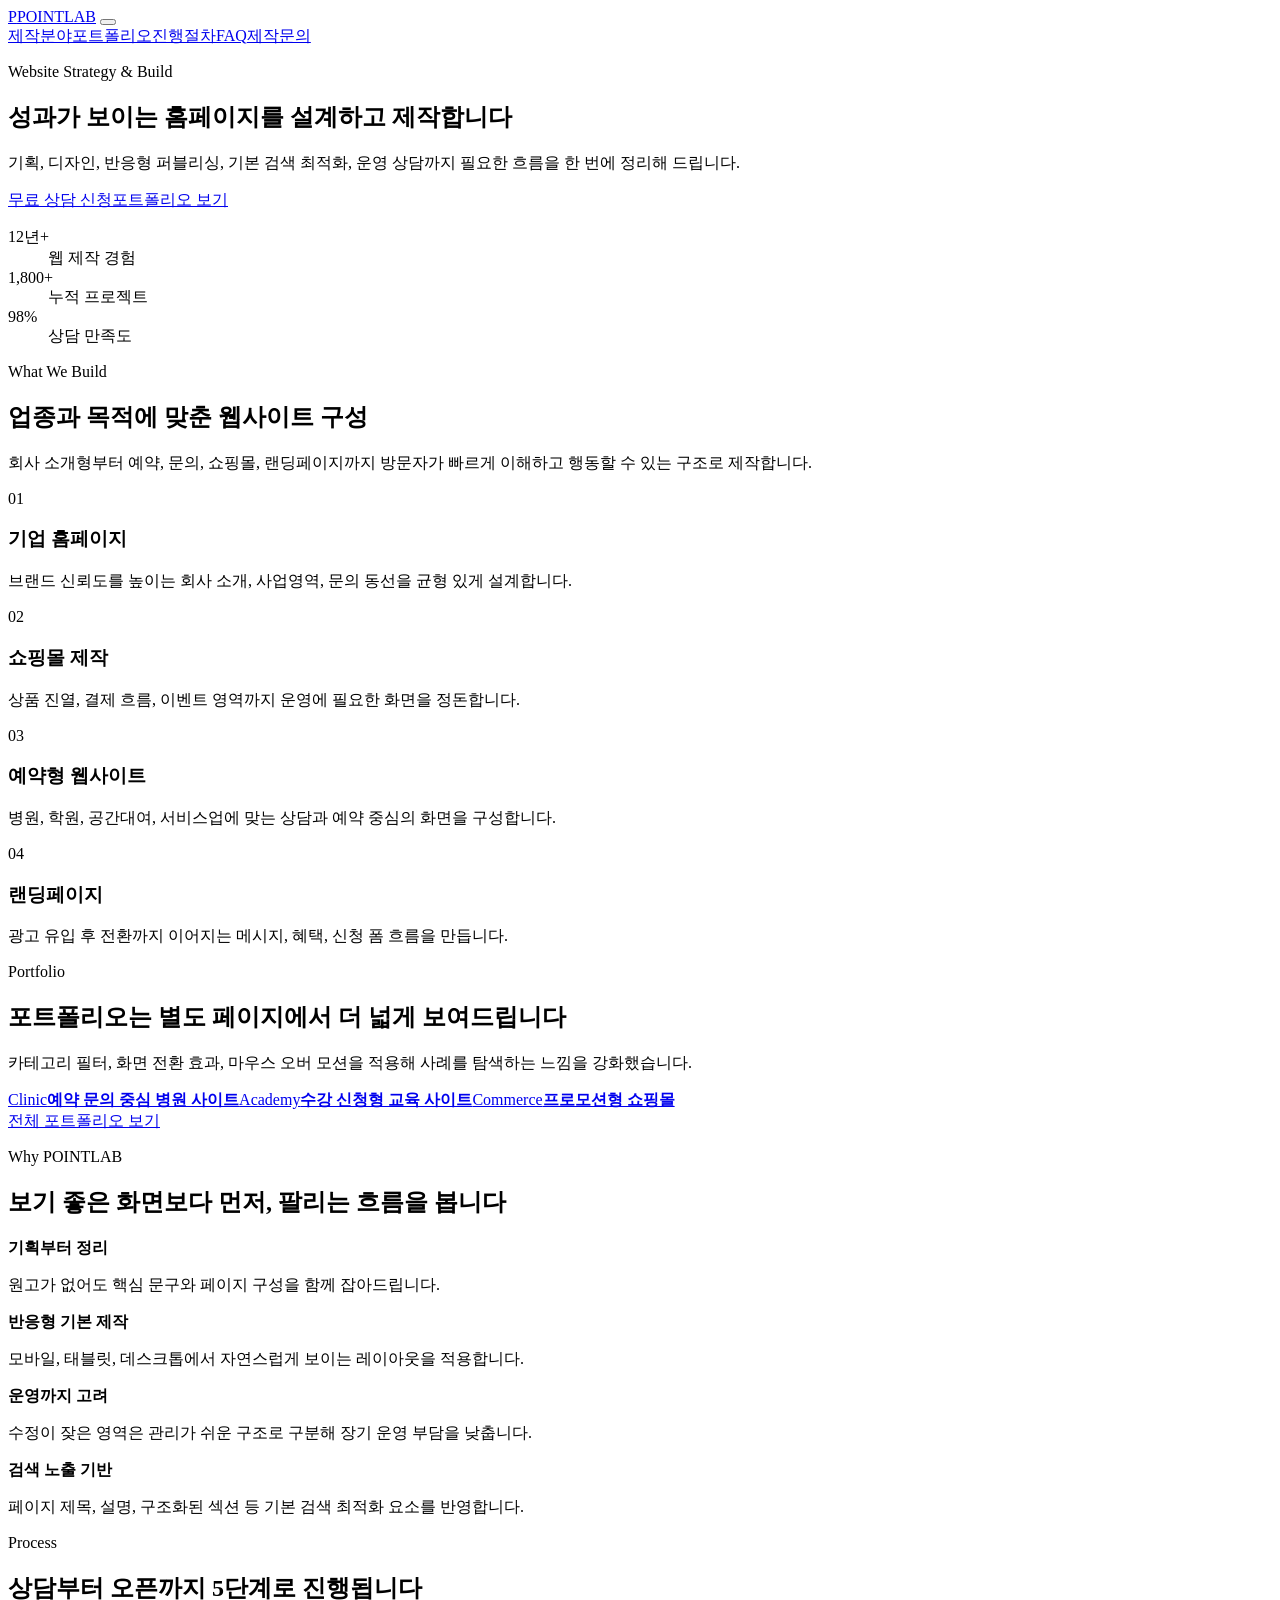
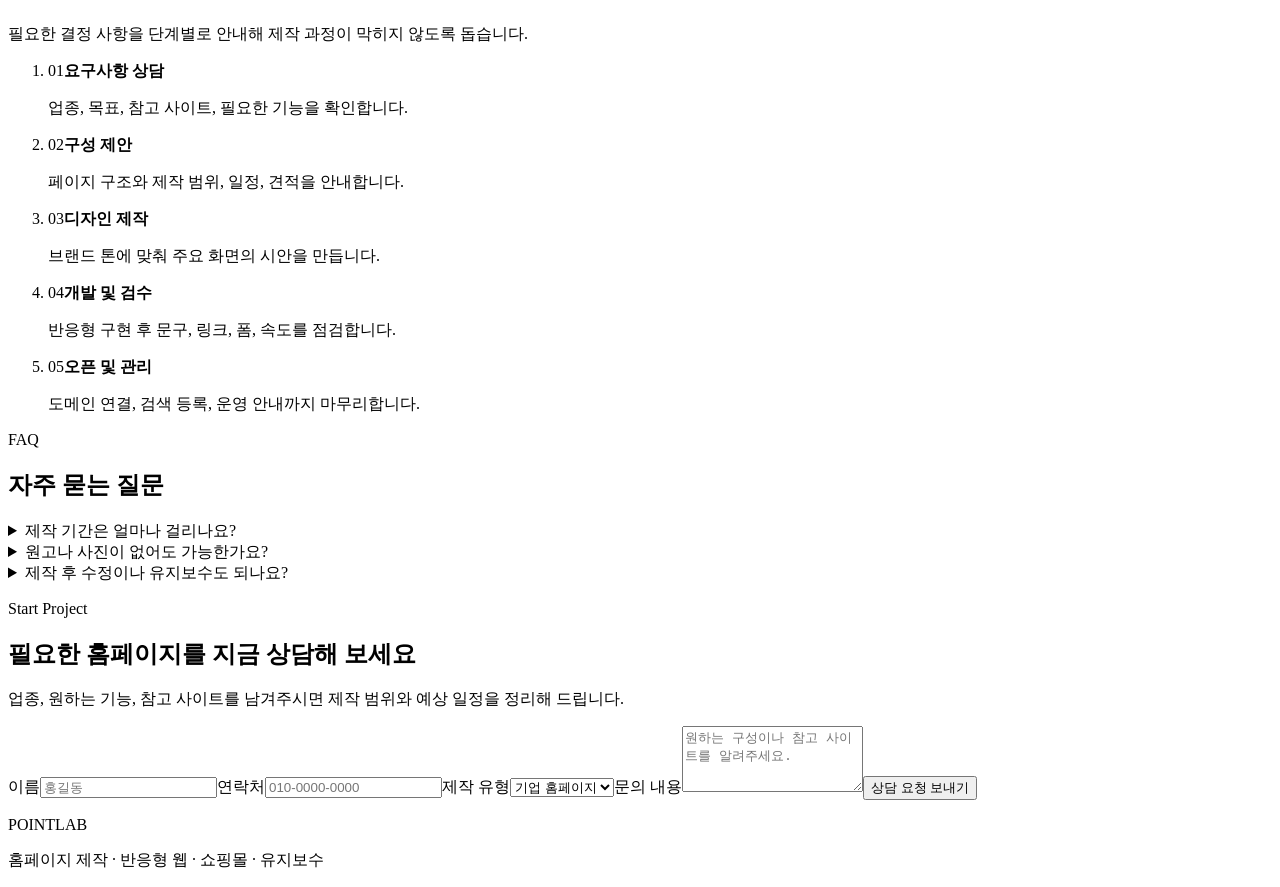
==== commit 9b13bd1b: "Replace site homepage with POINTLAB design" ====
--- a/index.html
+++ b/index.html
@@ -3,20 +3,29 @@
 <head>
 <meta charset="utf-8" />
 <meta name="viewport" content="width=device-width, initial-scale=1" />
-<title>Layerhaus Portfolio</title>
-<style>
-:root{--ink:#171717;--muted:#6f6f68;--paper:#f5f1e8;--card:#fffaf1;--line:rgba(23,23,23,.12);--accent:#ff5f3d;--mint:#b9ead7;--blue:#4d73d9}*{box-sizing:border-box}html{scroll-behavior:smooth}body{margin:0;color:var(--ink);background:var(--paper);font-family:"Pretendard","Noto Sans KR","Apple SD Gothic Neo","Malgun Gothic",Inter,ui-sans-serif,system-ui,sans-serif;word-break:keep-all}a{color:inherit;text-decoration:none}button,input,textarea,select{font:inherit}img{display:block;width:100%}.nav{position:sticky;top:0;z-index:20;display:flex;align-items:center;justify-content:space-between;gap:20px;padding:16px clamp(18px,4vw,54px);background:rgba(245,241,232,.9);border-bottom:1px solid var(--line);backdrop-filter:blur(18px)}.brand{display:inline-flex;align-items:center;gap:10px;font-weight:900}.brand-mark{width:26px;height:26px;border:2px solid var(--ink);border-radius:50%;background:radial-gradient(circle at 35% 35%,var(--mint),var(--accent) 62%,var(--ink) 63%)}.nav-links{display:flex;align-items:center;gap:clamp(12px,3vw,28px);color:var(--muted);font-size:14px}.nav-links a:hover{color:var(--ink)}.shell{width:min(1440px,calc(100% - 32px));margin:0 auto}.hero{display:grid;grid-template-columns:minmax(0,.88fr) minmax(280px,.52fr);gap:clamp(22px,4vw,52px);align-items:end;padding:clamp(46px,7vw,92px) 0 28px}.eyebrow{display:inline-flex;align-items:center;gap:9px;color:var(--muted);font-size:13px;font-weight:800;letter-spacing:.08em;text-transform:uppercase}.eyebrow:before{content:"";width:28px;height:2px;background:var(--accent)}h1{max-width:960px;margin:18px 0 16px;font-size:clamp(42px,7vw,92px);line-height:1.04;letter-spacing:0;font-weight:900;text-wrap:balance}.hero p{max-width:700px;margin:0;color:var(--muted);font-size:clamp(16px,1.6vw,20px);line-height:1.72}.hero-panel{border:1px solid var(--ink);border-radius:8px;background:var(--card);padding:18px;box-shadow:8px 8px 0 var(--ink)}.hero-panel strong{display:block;margin-bottom:8px;font-size:26px}.hero-panel p{font-size:15px}.toolbar{position:sticky;top:61px;z-index:15;display:flex;align-items:center;justify-content:space-between;gap:14px;padding:14px 0;background:rgba(245,241,232,.92);border-top:1px solid var(--line);border-bottom:1px solid var(--line);backdrop-filter:blur(18px)}.filters{display:flex;flex-wrap:wrap;gap:8px}.chip,.button{min-height:38px;border:1px solid var(--ink);border-radius:999px;background:transparent;color:var(--ink);cursor:pointer;font-weight:800;padding:9px 14px}.chip.active,.button.primary{background:var(--ink);color:var(--card)}.search{width:min(320px,100%);min-height:38px;border:1px solid var(--ink);border-radius:999px;background:var(--card);padding:9px 14px}.masonry{column-count:5;column-gap:18px;padding:28px 0 80px}.pin{display:inline-block;width:100%;overflow:hidden;margin:0 0 18px;border:1px solid var(--ink);border-radius:8px;background:var(--card);break-inside:avoid}.pin-media{position:relative;background:#ded8cc}.pin img{width:100%;height:auto;object-fit:cover}.pin-body{display:grid;gap:8px;padding:14px}.pin h3{margin:0;font-size:18px;line-height:1.25}.pin p{margin:0;color:var(--muted);font-size:14px;line-height:1.55}.tag{width:fit-content;border:1px solid var(--line);border-radius:999px;color:var(--muted);font-size:12px;font-weight:800;padding:5px 9px}.empty{margin:28px 0 90px;border:1px dashed var(--ink);border-radius:8px;background:var(--card);color:var(--muted);padding:34px;text-align:center}.admin{padding:74px 0 100px;border-top:1px solid var(--line)}.admin-grid{display:grid;grid-template-columns:minmax(0,.72fr) minmax(320px,.5fr);gap:18px;align-items:start}.card{border:1px solid var(--ink);border-radius:8px;background:var(--card);padding:18px}.admin h2{margin:0 0 12px;font-size:clamp(30px,4vw,54px);line-height:1.12}.admin p{color:var(--muted);line-height:1.65}.form{display:grid;gap:14px}.field{display:grid;gap:7px}.field label{font-size:13px;font-weight:900}.field input,.field textarea,.field select{width:100%;min-height:44px;border:1px solid var(--ink);border-radius:6px;background:#fffdf7;color:var(--ink);padding:10px 12px}.field textarea{min-height:112px;resize:vertical;line-height:1.6}.field input[type=file]{border-style:dashed}.admin-panel{display:none}.admin-panel.open{display:grid;gap:18px}.status{min-height:22px;margin:0;color:var(--muted);font-size:14px;line-height:1.55}.preview{overflow:hidden;border:1px solid var(--ink);border-radius:8px;background:var(--card)}.preview img{aspect-ratio:4/5;object-fit:cover}.preview-body{padding:14px}.footer{border-top:1px solid var(--line);padding:26px 0;color:var(--muted);font-size:14px}@media(max-width:1180px){.masonry{column-count:4}}@media(max-width:900px){.hero,.admin-grid{grid-template-columns:1fr}.masonry{column-count:3}.toolbar{align-items:stretch;flex-direction:column}.search{width:100%}}@media(max-width:640px){.nav{align-items:start;flex-direction:column}.nav-links{width:100%;justify-content:space-between;flex-wrap:wrap}.masonry{column-count:2;column-gap:12px}.pin{margin-bottom:12px}}
-</style>
+<title>POINTLAB | 홈페이지 제작 전문</title>
+<meta name="description" content="브랜드에 맞는 홈페이지, 쇼핑몰, 예약형 웹사이트, 유지보수까지 한 번에 설계하는 웹 제작 스튜디오입니다." />
+<link rel="stylesheet" href="./styles.css" />
 </head>
 <body>
-<nav class="nav"><a class="brand" href="#"><span class="brand-mark" aria-hidden="true"></span>Layerhaus</a><div class="nav-links"><a href="#portfolio">Portfolio</a><a href="#admin">Admin</a><a href="mailto:hello@layerhaus.studio">Contact</a></div></nav>
+<header class="site-header" data-header>
+<a class="brand" href="./index.html" aria-label="POINTLAB 홈"><span class="brand-mark">P</span><span>POINTLAB</span></a>
+<button class="menu-button" type="button" aria-label="메뉴 열기" aria-expanded="false" data-menu-button><span></span><span></span><span></span></button>
+<nav class="nav" data-nav>
+<a href="./index.html#services">제작분야</a><a href="./portfolio.html">포트폴리오</a><a href="./index.html#process">진행절차</a><a href="./index.html#faq">FAQ</a><a class="nav-cta" href="./index.html#contact">제작문의</a>
+</nav>
+</header>
 <main>
-<header class="shell hero"><div><span class="eyebrow">Visual archive</span><h1>이미지로 먼저 말하는 포트폴리오 보드.</h1><p>프로젝트, 무드, 상세 이미지, 캠페인 비주얼을 핀터레스트처럼 빠르게 훑어볼 수 있는 포트폴리오 사이트입니다. 관리자 페이지에서 이미지를 올리면 보드에 바로 반영됩니다.</p></div><aside class="hero-panel"><strong id="itemCount">0</strong><p>등록된 포트폴리오 이미지. 카테고리와 검색으로 원하는 작업만 골라볼 수 있습니다.</p></aside></header>
-<section id="portfolio" class="shell"><div class="toolbar"><div class="filters" id="filters"></div><input class="search" id="searchInput" type="search" placeholder="작업명, 설명 검색" /></div><div class="masonry" id="portfolioGrid" aria-live="polite"></div><div class="empty" id="emptyState" hidden>아직 표시할 포트폴리오가 없습니다.</div></section>
-<section id="admin" class="admin"><div class="shell admin-grid"><div class="card"><h2>관리자 페이지</h2><p>포트폴리오 이미지를 업로드하고 제목, 카테고리, 설명을 입력하세요. 저장된 항목은 메인 포트폴리오 보드에 즉시 표시됩니다.</p><form class="form" id="loginForm"><div class="field"><label for="adminPassword">관리자 비밀번호</label><input id="adminPassword" type="password" autocomplete="current-password" placeholder="관리자 비밀번호 입력" /></div><button class="button primary" type="submit">관리자 열기</button><p class="status" id="loginStatus"></p></form></div><div class="admin-panel" id="adminPanel"><form class="card form" id="uploadForm"><div class="field"><label for="itemTitle">작업 제목</label><input id="itemTitle" name="title" type="text" placeholder="예: Brand Poster 2026" required /></div><div class="field"><label for="itemCategory">카테고리</label><select id="itemCategory" name="category"><option>Branding</option><option>Editorial</option><option>Web</option><option>Campaign</option><option>Product</option></select></div><div class="field"><label for="itemDescription">설명</label><textarea id="itemDescription" name="description" placeholder="작업 설명을 입력하세요."></textarea></div><div class="field"><label for="itemImage">이미지 업로드</label><input id="itemImage" name="image" type="file" accept="image/*" required /></div><button class="button primary" id="uploadButton" type="submit">이미지 업로드</button><p class="status" id="uploadStatus"></p></form><aside class="preview" id="previewCard" hidden><img id="previewImage" alt="업로드 미리보기" /><div class="preview-body"><strong id="previewTitle">미리보기</strong><p id="previewDescription">선택한 이미지가 여기에 표시됩니다.</p></div></aside></div></div></section>
-</main><footer class="footer"><div class="shell">Layerhaus Portfolio Archive</div></footer>
-<script>
-const supabaseUrl="https://yfppdzbhjtvifjyvheoi.supabase.co";const supabaseKey="sb_publishable_6SP9dfLWxAqTAkZWd8w08A_4r1ayzpk";const adminPassword="studio2026";const sampleItems=[{title:"Poster System",category:"Branding",description:"강한 타이포그래피와 색 대비로 만든 브랜드 포스터.",image_url:"https://images.unsplash.com/photo-1497215728101-856f4ea42174?auto=format&fit=crop&w=900&q=85"},{title:"Editorial Grid",category:"Editorial",description:"잡지형 레이아웃과 섬세한 여백 구조.",image_url:"https://images.unsplash.com/photo-1452860606245-08befc0ff44b?auto=format&fit=crop&w=900&q=85"},{title:"Product Landing",category:"Web",description:"제품 흐름을 빠르게 이해시키는 웹 비주얼.",image_url:"https://images.unsplash.com/photo-1497366754035-f200968a6e72?auto=format&fit=crop&w=900&q=85"},{title:"Campaign Mood",category:"Campaign",description:"온라인 캠페인에 맞춘 이미지 톤앤매너.",image_url:"https://images.unsplash.com/photo-1500530855697-b586d89ba3ee?auto=format&fit=crop&w=900&q=85"},{title:"Package Detail",category:"Product",description:"상품 상세와 패키지 촬영을 위한 무드보드.",image_url:"https://images.unsplash.com/photo-1518005020951-eccb494ad742?auto=format&fit=crop&w=900&q=85"}];let portfolioItems=[],activeCategory="All";const grid=document.querySelector("#portfolioGrid"),filters=document.querySelector("#filters"),searchInput=document.querySelector("#searchInput"),emptyState=document.querySelector("#emptyState"),itemCount=document.querySelector("#itemCount"),loginForm=document.querySelector("#loginForm"),loginStatus=document.querySelector("#loginStatus"),adminPanel=document.querySelector("#adminPanel"),uploadForm=document.querySelector("#uploadForm"),uploadButton=document.querySelector("#uploadButton"),uploadStatus=document.querySelector("#uploadStatus"),itemImage=document.querySelector("#itemImage"),previewCard=document.querySelector("#previewCard"),previewImage=document.querySelector("#previewImage"),previewTitle=document.querySelector("#previewTitle"),previewDescription=document.querySelector("#previewDescription");const headers={apikey:supabaseKey,Authorization:`Bearer ${supabaseKey}`,"Content-Type":"application/json"};const escapeHtml=value=>String(value||"").replaceAll("&","&amp;").replaceAll("<","&lt;").replaceAll(">","&gt;").replaceAll('"',"&quot;").replaceAll("'","&#039;");const renderFilters=()=>{const categories=["All",...new Set(portfolioItems.map(item=>item.category).filter(Boolean))];filters.innerHTML=categories.map(category=>`<button class="chip ${category===activeCategory?"active":""}" type="button" data-category="${escapeHtml(category)}">${escapeHtml(category)}</button>`).join("")};const renderGrid=()=>{const query=searchInput.value.trim().toLowerCase();const visibleItems=portfolioItems.filter(item=>{const categoryMatch=activeCategory==="All"||item.category===activeCategory;const text=`${item.title} ${item.category} ${item.description}`.toLowerCase();return categoryMatch&&(!query||text.includes(query))});grid.innerHTML=visibleItems.map(item=>`<article class="pin"><div class="pin-media"><img src="${escapeHtml(item.image_url)}" alt="${escapeHtml(item.title)}" loading="lazy" /></div><div class="pin-body"><span class="tag">${escapeHtml(item.category)}</span><h3>${escapeHtml(item.title)}</h3><p>${escapeHtml(item.description)}</p></div></article>`).join("");emptyState.hidden=visibleItems.length>0;itemCount.textContent=String(portfolioItems.length)};const refreshBoard=()=>{renderFilters();renderGrid()};const loadPortfolio=async()=>{try{const response=await fetch(`${supabaseUrl}/rest/v1/portfolio_items?select=*&order=created_at.desc`,{headers});if(!response.ok)throw new Error("portfolio table unavailable");const data=await response.json();portfolioItems=data.length?data:sampleItems}catch(error){portfolioItems=sampleItems}refreshBoard()};filters.addEventListener("click",event=>{const button=event.target.closest("[data-category]");if(!button)return;activeCategory=button.dataset.category;refreshBoard()});searchInput.addEventListener("input",renderGrid);loginForm.addEventListener("submit",event=>{event.preventDefault();const password=document.querySelector("#adminPassword").value;if(password!==adminPassword){loginStatus.textContent="비밀번호가 맞지 않습니다.";return}loginStatus.textContent="관리자 업로드 패널이 열렸습니다.";adminPanel.classList.add("open");sessionStorage.setItem("portfolio-admin","true")});itemImage.addEventListener("change",()=>{const file=itemImage.files?.[0];if(!file)return;previewImage.src=URL.createObjectURL(file);previewTitle.textContent=document.querySelector("#itemTitle").value||"새 포트폴리오";previewDescription.textContent=document.querySelector("#itemDescription").value||"업로드 전 미리보기입니다.";previewCard.hidden=false});uploadForm.addEventListener("submit",async event=>{event.preventDefault();const file=itemImage.files?.[0];if(!file){uploadStatus.textContent="이미지를 선택해주세요.";return}uploadButton.disabled=true;uploadButton.textContent="업로드 중...";uploadStatus.textContent="이미지를 저장하고 있습니다.";const formData=new FormData(uploadForm);const fileExt=file.name.split(".").pop()||"jpg";const safeName=`${Date.now()}-${Math.random().toString(36).slice(2)}.${fileExt}`;const storagePath=`uploads/${safeName}`;const imageUrl=`${supabaseUrl}/storage/v1/object/public/portfolio/${storagePath}`;try{const uploadResponse=await fetch(`${supabaseUrl}/storage/v1/object/portfolio/${storagePath}`,{method:"POST",headers:{apikey:supabaseKey,Authorization:`Bearer ${supabaseKey}`,"Content-Type":file.type||"application/octet-stream","x-upsert":"false"},body:file});if(!uploadResponse.ok)throw new Error("image upload failed");const item={title:String(formData.get("title")).trim(),category:String(formData.get("category")).trim(),description:String(formData.get("description")).trim(),image_url:imageUrl,storage_path:storagePath};const insertResponse=await fetch(`${supabaseUrl}/rest/v1/portfolio_items`,{method:"POST",headers:{...headers,Prefer:"return=representation"},body:JSON.stringify(item)});if(!insertResponse.ok)throw new Error("portfolio insert failed");const inserted=await insertResponse.json();portfolioItems=[inserted[0],...portfolioItems.filter(sample=>!sample.image_url.includes("images.unsplash.com"))];activeCategory="All";refreshBoard();uploadForm.reset();previewCard.hidden=true;uploadStatus.textContent="업로드가 완료되었습니다."}catch(error){uploadStatus.textContent="업로드에 실패했습니다. Supabase Storage 설정을 확인해주세요."}finally{uploadButton.disabled=false;uploadButton.textContent="이미지 업로드"}});if(sessionStorage.getItem("portfolio-admin")==="true"){adminPanel.classList.add("open");loginStatus.textContent="관리자 업로드 패널이 열렸습니다."}loadPortfolio();
-</script>
+<section class="hero">
+<div class="hero-media generated-visual" aria-hidden="true"><span></span><span></span><span></span><span></span></div><div class="hero-overlay"></div>
+<div class="hero-inner reveal"><p class="eyebrow">Website Strategy & Build</p><h1>성과가 보이는 홈페이지를 설계하고 제작합니다</h1><p class="hero-copy">기획, 디자인, 반응형 퍼블리싱, 기본 검색 최적화, 운영 상담까지 필요한 흐름을 한 번에 정리해 드립니다.</p><div class="hero-actions"><a class="button primary" href="#contact">무료 상담 신청</a><a class="button secondary" href="./portfolio.html">포트폴리오 보기</a></div><dl class="stats" aria-label="프로젝트 지표"><div><dt>12년+</dt><dd>웹 제작 경험</dd></div><div><dt>1,800+</dt><dd>누적 프로젝트</dd></div><div><dt>98%</dt><dd>상담 만족도</dd></div></dl></div>
+</section>
+<section class="section intro" id="services"><div class="section-head reveal"><p class="eyebrow">What We Build</p><h2>업종과 목적에 맞춘 웹사이트 구성</h2><p>회사 소개형부터 예약, 문의, 쇼핑몰, 랜딩페이지까지 방문자가 빠르게 이해하고 행동할 수 있는 구조로 제작합니다.</p></div><div class="service-grid"><article class="service-card reveal"><span class="icon">01</span><h3>기업 홈페이지</h3><p>브랜드 신뢰도를 높이는 회사 소개, 사업영역, 문의 동선을 균형 있게 설계합니다.</p></article><article class="service-card reveal"><span class="icon">02</span><h3>쇼핑몰 제작</h3><p>상품 진열, 결제 흐름, 이벤트 영역까지 운영에 필요한 화면을 정돈합니다.</p></article><article class="service-card reveal"><span class="icon">03</span><h3>예약형 웹사이트</h3><p>병원, 학원, 공간대여, 서비스업에 맞는 상담과 예약 중심의 화면을 구성합니다.</p></article><article class="service-card reveal"><span class="icon">04</span><h3>랜딩페이지</h3><p>광고 유입 후 전환까지 이어지는 메시지, 혜택, 신청 폼 흐름을 만듭니다.</p></article></div></section>
+<section class="section portfolio-preview"><div class="section-head split reveal"><div><p class="eyebrow">Portfolio</p><h2>포트폴리오는 별도 페이지에서 더 넓게 보여드립니다</h2></div><p>카테고리 필터, 화면 전환 효과, 마우스 오버 모션을 적용해 사례를 탐색하는 느낌을 강화했습니다.</p></div><div class="preview-strip reveal"><a class="preview-card healthcare" href="./portfolio.html"><span>Clinic</span><strong>예약 문의 중심 병원 사이트</strong></a><a class="preview-card education" href="./portfolio.html"><span>Academy</span><strong>수강 신청형 교육 사이트</strong></a><a class="preview-card commerce" href="./portfolio.html"><span>Commerce</span><strong>프로모션형 쇼핑몰</strong></a></div><div class="center-action reveal"><a class="button dark" href="./portfolio.html">전체 포트폴리오 보기</a></div></section>
+<section class="section strength"><div class="section-head reveal"><p class="eyebrow">Why POINTLAB</p><h2>보기 좋은 화면보다 먼저, 팔리는 흐름을 봅니다</h2></div><div class="feature-list"><div class="reveal"><strong>기획부터 정리</strong><p>원고가 없어도 핵심 문구와 페이지 구성을 함께 잡아드립니다.</p></div><div class="reveal"><strong>반응형 기본 제작</strong><p>모바일, 태블릿, 데스크톱에서 자연스럽게 보이는 레이아웃을 적용합니다.</p></div><div class="reveal"><strong>운영까지 고려</strong><p>수정이 잦은 영역은 관리가 쉬운 구조로 구분해 장기 운영 부담을 낮춥니다.</p></div><div class="reveal"><strong>검색 노출 기반</strong><p>페이지 제목, 설명, 구조화된 섹션 등 기본 검색 최적화 요소를 반영합니다.</p></div></div></section>
+<section class="section process" id="process"><div class="section-head split reveal"><div><p class="eyebrow">Process</p><h2>상담부터 오픈까지 5단계로 진행됩니다</h2></div><p>필요한 결정 사항을 단계별로 안내해 제작 과정이 막히지 않도록 돕습니다.</p></div><ol class="steps"><li class="reveal"><span>01</span><strong>요구사항 상담</strong><p>업종, 목표, 참고 사이트, 필요한 기능을 확인합니다.</p></li><li class="reveal"><span>02</span><strong>구성 제안</strong><p>페이지 구조와 제작 범위, 일정, 견적을 안내합니다.</p></li><li class="reveal"><span>03</span><strong>디자인 제작</strong><p>브랜드 톤에 맞춰 주요 화면의 시안을 만듭니다.</p></li><li class="reveal"><span>04</span><strong>개발 및 검수</strong><p>반응형 구현 후 문구, 링크, 폼, 속도를 점검합니다.</p></li><li class="reveal"><span>05</span><strong>오픈 및 관리</strong><p>도메인 연결, 검색 등록, 운영 안내까지 마무리합니다.</p></li></ol></section>
+<section class="section faq" id="faq"><div class="section-head reveal"><p class="eyebrow">FAQ</p><h2>자주 묻는 질문</h2></div><div class="faq-list reveal"><details><summary>제작 기간은 얼마나 걸리나요?</summary><p>일반 기업 홈페이지는 자료 준비 상황에 따라 보통 2주에서 4주 정도가 필요합니다.</p></details><details><summary>원고나 사진이 없어도 가능한가요?</summary><p>가능합니다. 기본 문구 방향을 함께 잡고, 필요한 경우 이미지 스타일도 제안합니다.</p></details><details><summary>제작 후 수정이나 유지보수도 되나요?</summary><p>오픈 후 안정화 기간을 두고, 이후에는 월 관리 또는 건별 수정 방식으로 운영할 수 있습니다.</p></details></div></section>
+<section class="contact" id="contact"><div class="contact-copy reveal"><p class="eyebrow">Start Project</p><h2>필요한 홈페이지를 지금 상담해 보세요</h2><p>업종, 원하는 기능, 참고 사이트를 남겨주시면 제작 범위와 예상 일정을 정리해 드립니다.</p></div><form class="contact-form reveal"><label><span>이름</span><input type="text" name="name" placeholder="홍길동" /></label><label><span>연락처</span><input type="tel" name="phone" placeholder="010-0000-0000" /></label><label><span>제작 유형</span><select name="type"><option>기업 홈페이지</option><option>쇼핑몰</option><option>예약형 사이트</option><option>랜딩페이지</option></select></label><label><span>문의 내용</span><textarea name="message" rows="4" placeholder="원하는 구성이나 참고 사이트를 알려주세요."></textarea></label><button class="button primary" type="submit">상담 요청 보내기</button></form></section>
+</main><footer class="footer"><p>POINTLAB</p><p>홈페이지 제작 · 반응형 웹 · 쇼핑몰 · 유지보수</p></footer><script src="./script.js"></script>
 </body>
-</html>
+</html>
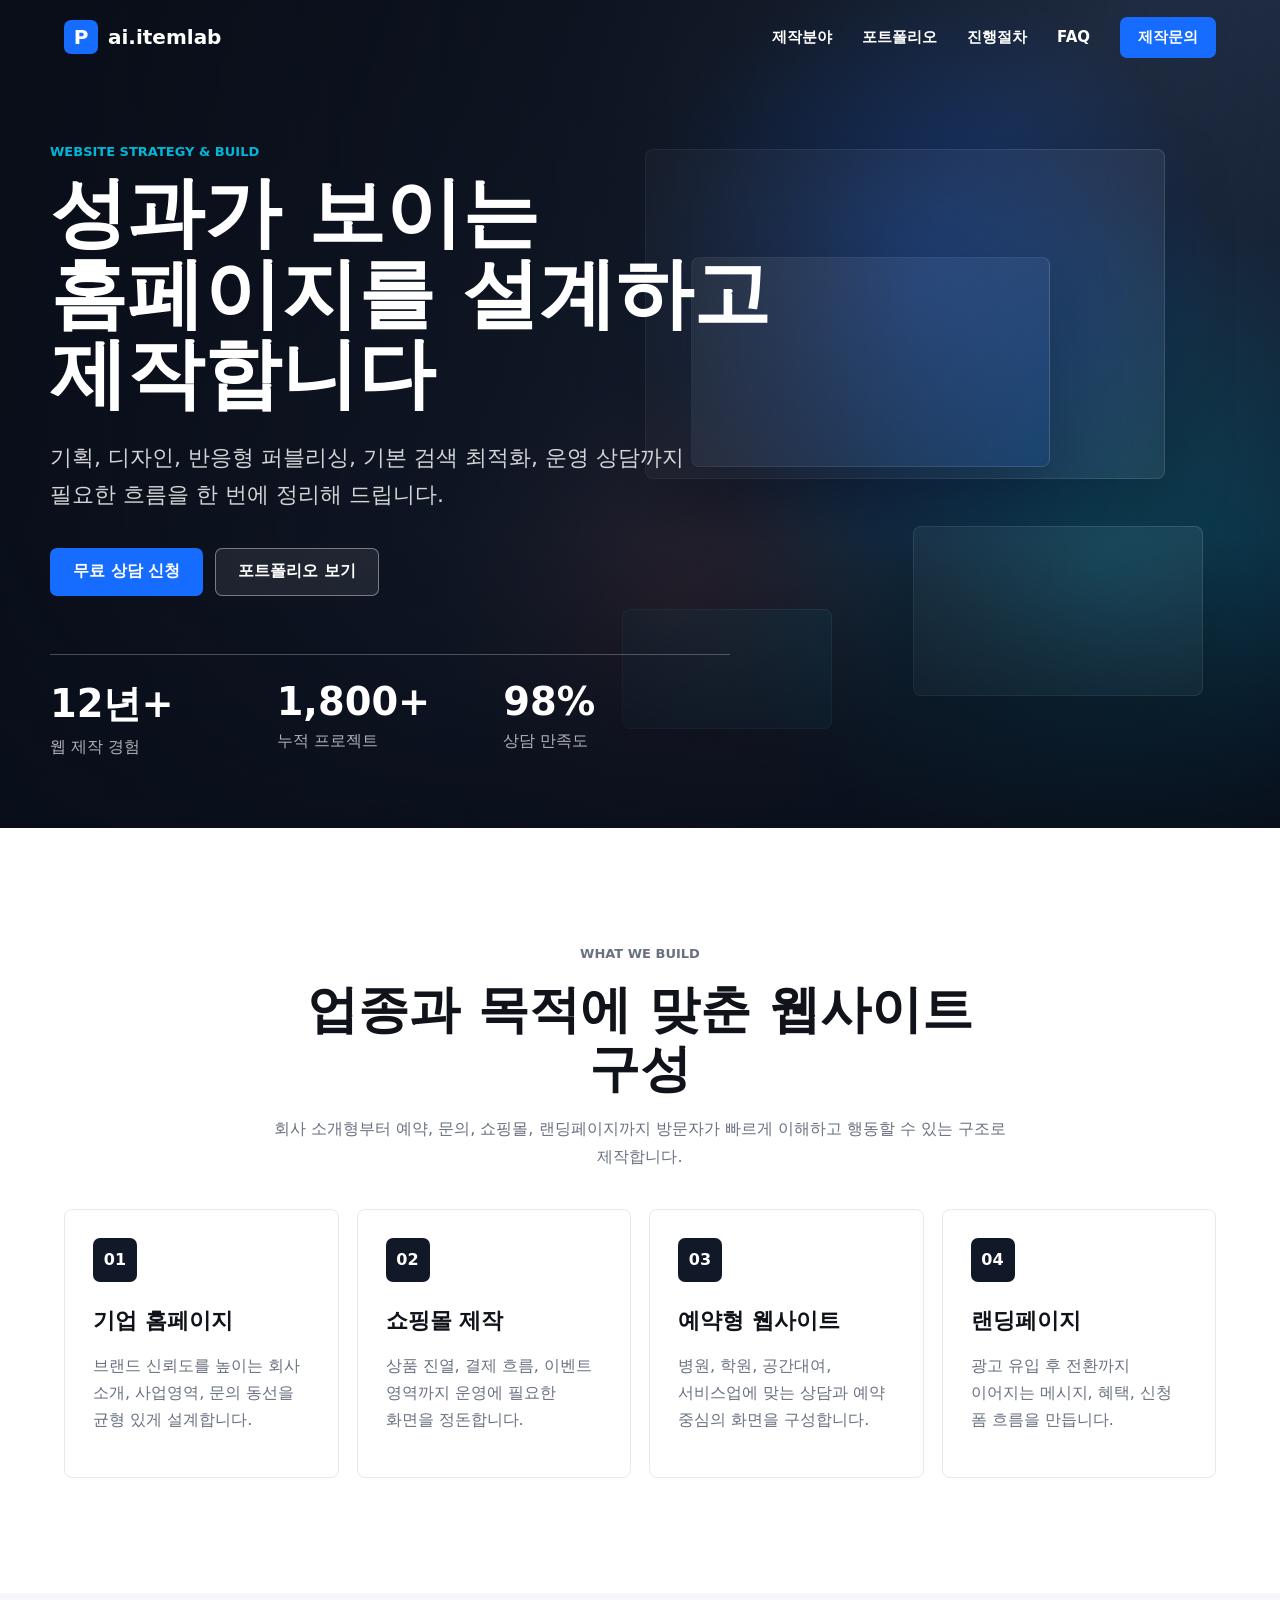
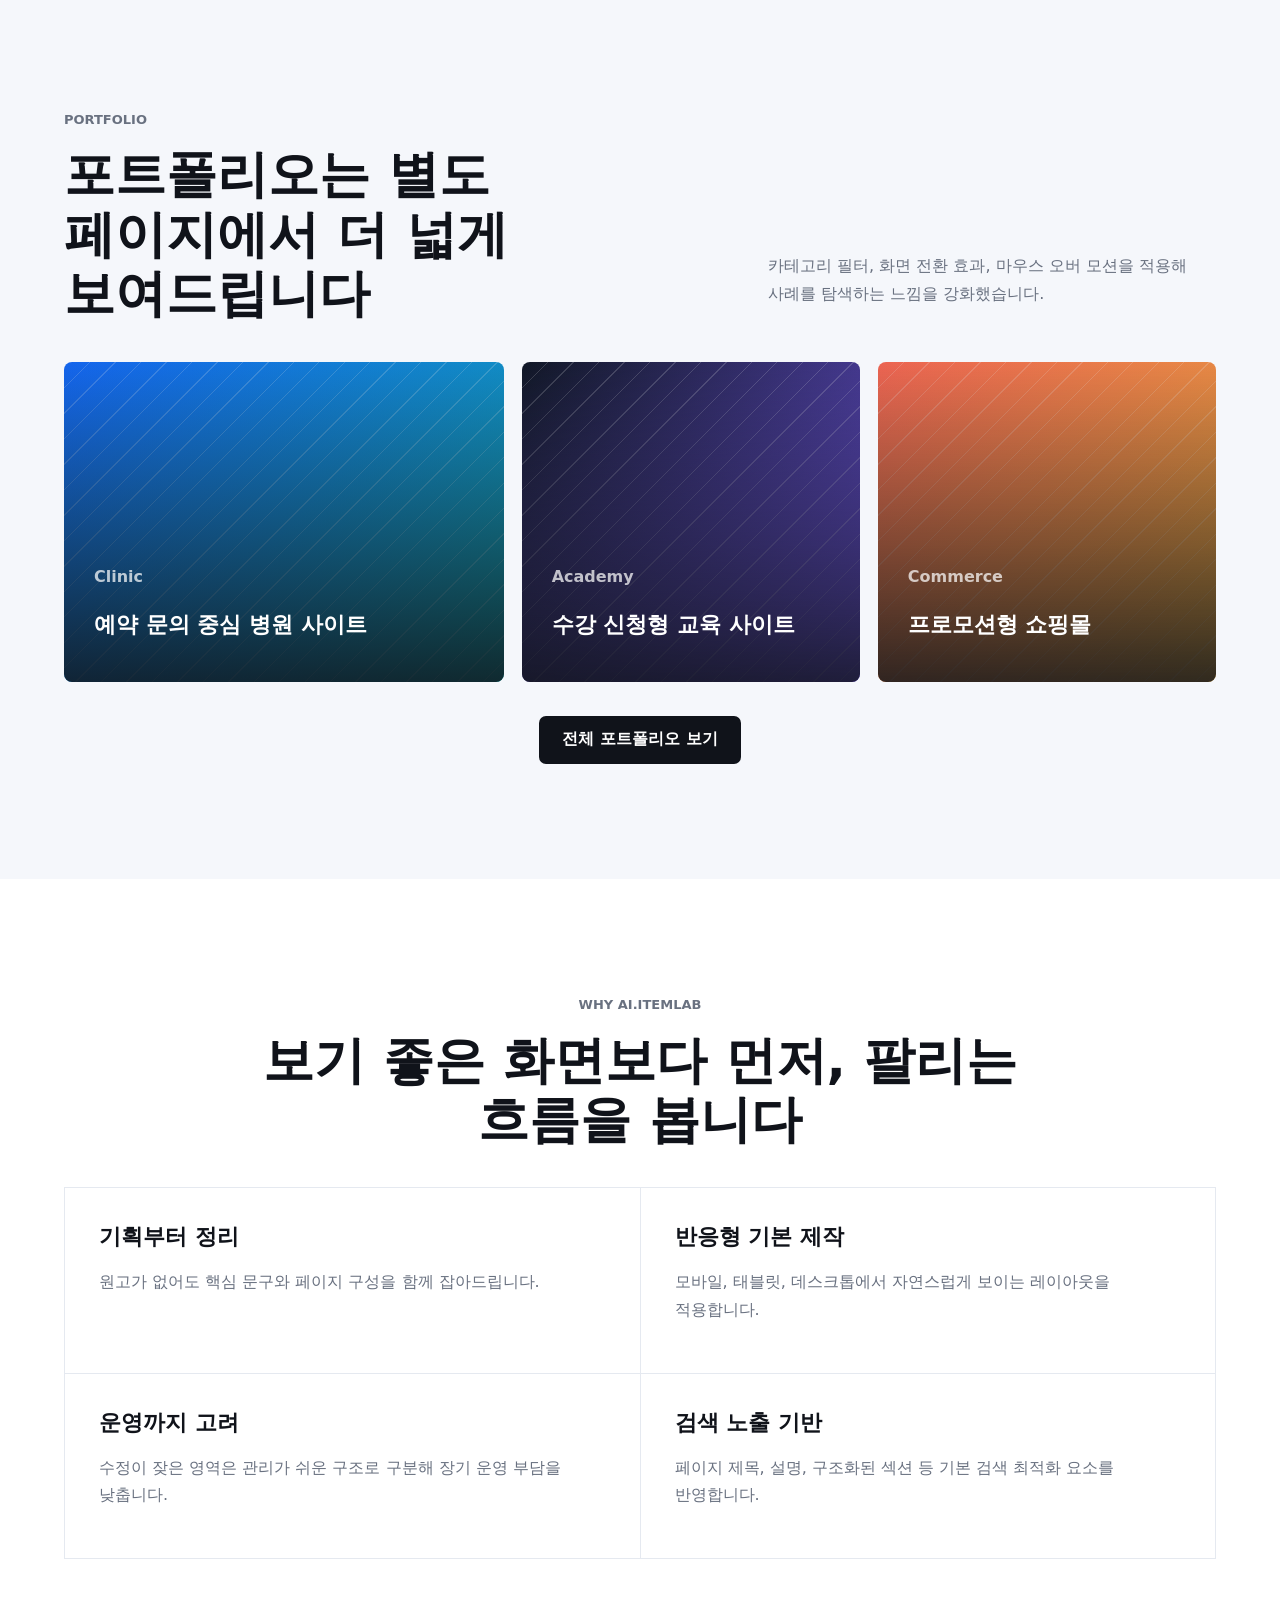
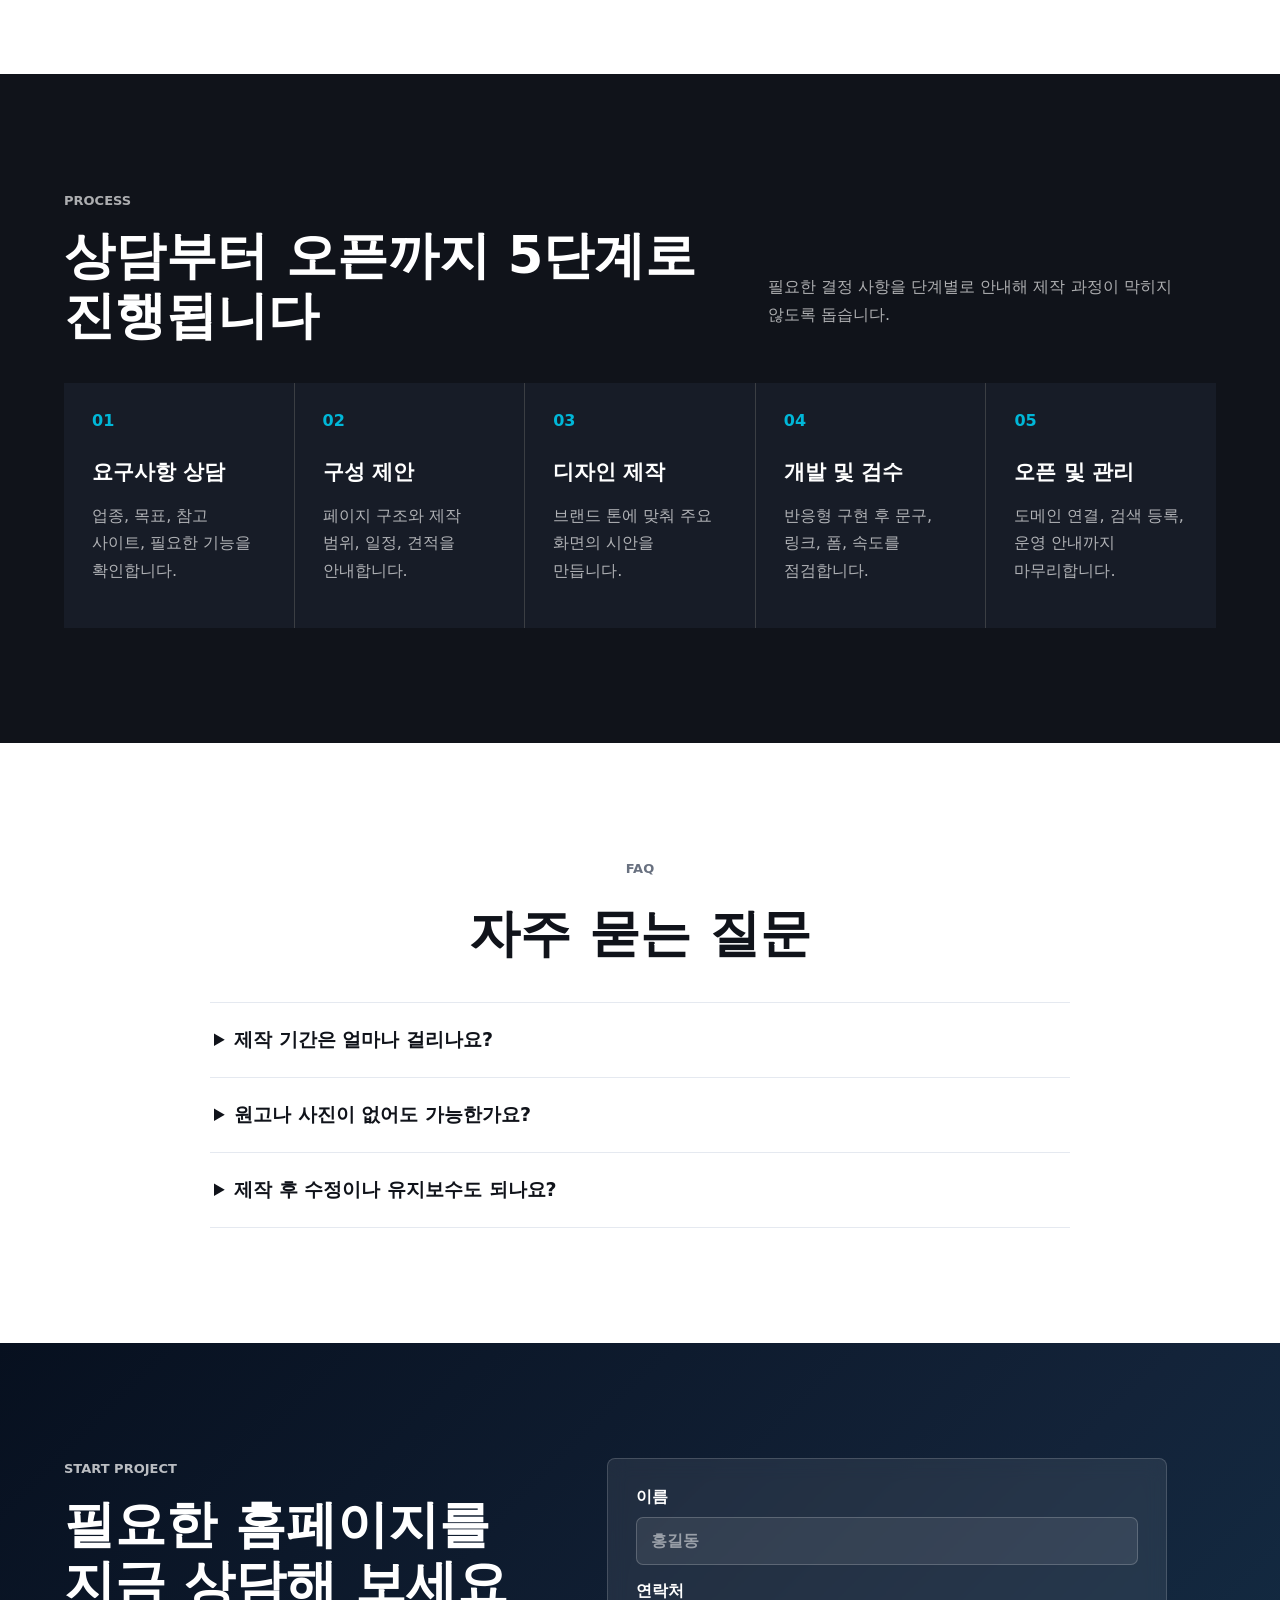
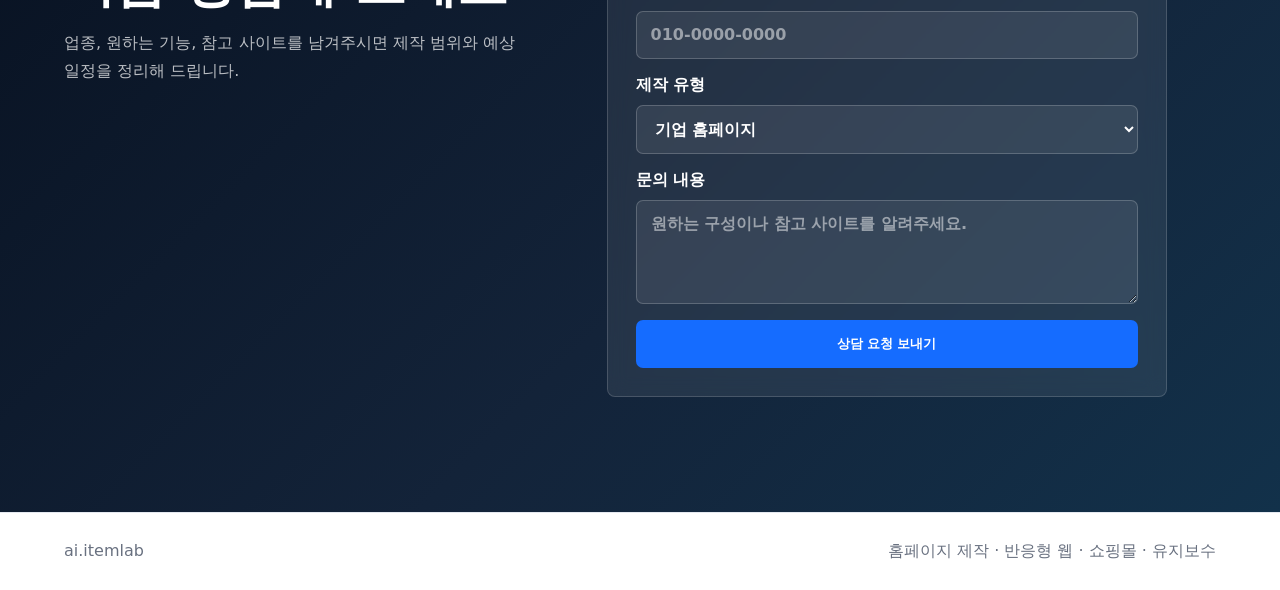
==== commit 20bb40ea: "Rename site to ai.itemlab" ====
--- a/index.html
+++ b/index.html
@@ -3,13 +3,13 @@
 <head>
 <meta charset="utf-8" />
 <meta name="viewport" content="width=device-width, initial-scale=1" />
-<title>POINTLAB | 홈페이지 제작 전문</title>
+<title>ai.itemlab | 홈페이지 제작 전문</title>
 <meta name="description" content="브랜드에 맞는 홈페이지, 쇼핑몰, 예약형 웹사이트, 유지보수까지 한 번에 설계하는 웹 제작 스튜디오입니다." />
 <link rel="stylesheet" href="./styles.css" />
 </head>
 <body>
 <header class="site-header" data-header>
-<a class="brand" href="./index.html" aria-label="POINTLAB 홈"><span class="brand-mark">P</span><span>POINTLAB</span></a>
+<a class="brand" href="./index.html" aria-label="ai.itemlab 홈"><span class="brand-mark">P</span><span>ai.itemlab</span></a>
 <button class="menu-button" type="button" aria-label="메뉴 열기" aria-expanded="false" data-menu-button><span></span><span></span><span></span></button>
 <nav class="nav" data-nav>
 <a href="./index.html#services">제작분야</a><a href="./portfolio.html">포트폴리오</a><a href="./index.html#process">진행절차</a><a href="./index.html#faq">FAQ</a><a class="nav-cta" href="./index.html#contact">제작문의</a>
@@ -22,10 +22,10 @@
 </section>
 <section class="section intro" id="services"><div class="section-head reveal"><p class="eyebrow">What We Build</p><h2>업종과 목적에 맞춘 웹사이트 구성</h2><p>회사 소개형부터 예약, 문의, 쇼핑몰, 랜딩페이지까지 방문자가 빠르게 이해하고 행동할 수 있는 구조로 제작합니다.</p></div><div class="service-grid"><article class="service-card reveal"><span class="icon">01</span><h3>기업 홈페이지</h3><p>브랜드 신뢰도를 높이는 회사 소개, 사업영역, 문의 동선을 균형 있게 설계합니다.</p></article><article class="service-card reveal"><span class="icon">02</span><h3>쇼핑몰 제작</h3><p>상품 진열, 결제 흐름, 이벤트 영역까지 운영에 필요한 화면을 정돈합니다.</p></article><article class="service-card reveal"><span class="icon">03</span><h3>예약형 웹사이트</h3><p>병원, 학원, 공간대여, 서비스업에 맞는 상담과 예약 중심의 화면을 구성합니다.</p></article><article class="service-card reveal"><span class="icon">04</span><h3>랜딩페이지</h3><p>광고 유입 후 전환까지 이어지는 메시지, 혜택, 신청 폼 흐름을 만듭니다.</p></article></div></section>
 <section class="section portfolio-preview"><div class="section-head split reveal"><div><p class="eyebrow">Portfolio</p><h2>포트폴리오는 별도 페이지에서 더 넓게 보여드립니다</h2></div><p>카테고리 필터, 화면 전환 효과, 마우스 오버 모션을 적용해 사례를 탐색하는 느낌을 강화했습니다.</p></div><div class="preview-strip reveal"><a class="preview-card healthcare" href="./portfolio.html"><span>Clinic</span><strong>예약 문의 중심 병원 사이트</strong></a><a class="preview-card education" href="./portfolio.html"><span>Academy</span><strong>수강 신청형 교육 사이트</strong></a><a class="preview-card commerce" href="./portfolio.html"><span>Commerce</span><strong>프로모션형 쇼핑몰</strong></a></div><div class="center-action reveal"><a class="button dark" href="./portfolio.html">전체 포트폴리오 보기</a></div></section>
-<section class="section strength"><div class="section-head reveal"><p class="eyebrow">Why POINTLAB</p><h2>보기 좋은 화면보다 먼저, 팔리는 흐름을 봅니다</h2></div><div class="feature-list"><div class="reveal"><strong>기획부터 정리</strong><p>원고가 없어도 핵심 문구와 페이지 구성을 함께 잡아드립니다.</p></div><div class="reveal"><strong>반응형 기본 제작</strong><p>모바일, 태블릿, 데스크톱에서 자연스럽게 보이는 레이아웃을 적용합니다.</p></div><div class="reveal"><strong>운영까지 고려</strong><p>수정이 잦은 영역은 관리가 쉬운 구조로 구분해 장기 운영 부담을 낮춥니다.</p></div><div class="reveal"><strong>검색 노출 기반</strong><p>페이지 제목, 설명, 구조화된 섹션 등 기본 검색 최적화 요소를 반영합니다.</p></div></div></section>
+<section class="section strength"><div class="section-head reveal"><p class="eyebrow">Why ai.itemlab</p><h2>보기 좋은 화면보다 먼저, 팔리는 흐름을 봅니다</h2></div><div class="feature-list"><div class="reveal"><strong>기획부터 정리</strong><p>원고가 없어도 핵심 문구와 페이지 구성을 함께 잡아드립니다.</p></div><div class="reveal"><strong>반응형 기본 제작</strong><p>모바일, 태블릿, 데스크톱에서 자연스럽게 보이는 레이아웃을 적용합니다.</p></div><div class="reveal"><strong>운영까지 고려</strong><p>수정이 잦은 영역은 관리가 쉬운 구조로 구분해 장기 운영 부담을 낮춥니다.</p></div><div class="reveal"><strong>검색 노출 기반</strong><p>페이지 제목, 설명, 구조화된 섹션 등 기본 검색 최적화 요소를 반영합니다.</p></div></div></section>
 <section class="section process" id="process"><div class="section-head split reveal"><div><p class="eyebrow">Process</p><h2>상담부터 오픈까지 5단계로 진행됩니다</h2></div><p>필요한 결정 사항을 단계별로 안내해 제작 과정이 막히지 않도록 돕습니다.</p></div><ol class="steps"><li class="reveal"><span>01</span><strong>요구사항 상담</strong><p>업종, 목표, 참고 사이트, 필요한 기능을 확인합니다.</p></li><li class="reveal"><span>02</span><strong>구성 제안</strong><p>페이지 구조와 제작 범위, 일정, 견적을 안내합니다.</p></li><li class="reveal"><span>03</span><strong>디자인 제작</strong><p>브랜드 톤에 맞춰 주요 화면의 시안을 만듭니다.</p></li><li class="reveal"><span>04</span><strong>개발 및 검수</strong><p>반응형 구현 후 문구, 링크, 폼, 속도를 점검합니다.</p></li><li class="reveal"><span>05</span><strong>오픈 및 관리</strong><p>도메인 연결, 검색 등록, 운영 안내까지 마무리합니다.</p></li></ol></section>
 <section class="section faq" id="faq"><div class="section-head reveal"><p class="eyebrow">FAQ</p><h2>자주 묻는 질문</h2></div><div class="faq-list reveal"><details><summary>제작 기간은 얼마나 걸리나요?</summary><p>일반 기업 홈페이지는 자료 준비 상황에 따라 보통 2주에서 4주 정도가 필요합니다.</p></details><details><summary>원고나 사진이 없어도 가능한가요?</summary><p>가능합니다. 기본 문구 방향을 함께 잡고, 필요한 경우 이미지 스타일도 제안합니다.</p></details><details><summary>제작 후 수정이나 유지보수도 되나요?</summary><p>오픈 후 안정화 기간을 두고, 이후에는 월 관리 또는 건별 수정 방식으로 운영할 수 있습니다.</p></details></div></section>
 <section class="contact" id="contact"><div class="contact-copy reveal"><p class="eyebrow">Start Project</p><h2>필요한 홈페이지를 지금 상담해 보세요</h2><p>업종, 원하는 기능, 참고 사이트를 남겨주시면 제작 범위와 예상 일정을 정리해 드립니다.</p></div><form class="contact-form reveal"><label><span>이름</span><input type="text" name="name" placeholder="홍길동" /></label><label><span>연락처</span><input type="tel" name="phone" placeholder="010-0000-0000" /></label><label><span>제작 유형</span><select name="type"><option>기업 홈페이지</option><option>쇼핑몰</option><option>예약형 사이트</option><option>랜딩페이지</option></select></label><label><span>문의 내용</span><textarea name="message" rows="4" placeholder="원하는 구성이나 참고 사이트를 알려주세요."></textarea></label><button class="button primary" type="submit">상담 요청 보내기</button></form></section>
-</main><footer class="footer"><p>POINTLAB</p><p>홈페이지 제작 · 반응형 웹 · 쇼핑몰 · 유지보수</p></footer><script src="./script.js"></script>
+</main><footer class="footer"><p>ai.itemlab</p><p>홈페이지 제작 · 반응형 웹 · 쇼핑몰 · 유지보수</p></footer><script src="./script.js"></script>
 </body>
 </html>
--- a/styles.css
+++ b/styles.css
@@ -0,0 +1 @@
+:root{--ink:#10131a;--muted:#697180;--line:#e5e9f0;--paper:#fff;--soft:#f5f7fb;--blue:#156cff;--cyan:#00b7d8;--coral:#ff6b57;--navy:#111827;--radius:8px;--shadow:0 22px 60px rgba(17,24,39,.13)}*{box-sizing:border-box}html{scroll-behavior:smooth}body{margin:0;color:var(--ink);font-family:"Pretendard","Apple SD Gothic Neo","Noto Sans KR",system-ui,sans-serif;background:var(--paper);letter-spacing:0}a{color:inherit;text-decoration:none}h1,h2,h3,p{word-break:keep-all}.site-header{position:fixed;inset:0 0 auto;z-index:20;display:flex;align-items:center;justify-content:space-between;height:74px;padding:0 clamp(20px,5vw,72px);color:#fff;transition:.18s}.site-header.is-scrolled,.site-header.is-open{color:var(--ink);background:rgba(255,255,255,.94);box-shadow:0 1px 20px rgba(17,24,39,.08);backdrop-filter:blur(14px)}.brand{display:inline-flex;align-items:center;gap:10px;font-weight:900;font-size:20px}.brand-mark{display:grid;place-items:center;width:34px;height:34px;color:#fff;background:var(--blue);border-radius:7px}.nav{display:flex;align-items:center;gap:30px;font-size:15px;font-weight:800}.nav a{position:relative}.nav a:not(.nav-cta):after{position:absolute;left:0;right:0;bottom:-8px;height:2px;background:currentColor;transform:scaleX(0);transform-origin:left;transition:.18s;content:""}.nav a:hover:after,.nav a.is-active:after{transform:scaleX(1)}.nav-cta{padding:11px 18px;color:#fff;background:var(--blue);border-radius:7px}.menu-button{display:none;width:42px;height:42px;padding:10px;color:inherit;border:0;background:transparent}.menu-button span{display:block;height:2px;margin:5px 0;background:currentColor}.hero{position:relative;min-height:92vh;display:flex;align-items:center;overflow:hidden;color:#fff;background:#0c111c}.hero-media,.hero-overlay{position:absolute;inset:0}.generated-visual{background:radial-gradient(circle at 72% 34%,rgba(21,108,255,.56),transparent 28%),radial-gradient(circle at 86% 68%,rgba(0,183,216,.34),transparent 30%),radial-gradient(circle at 52% 74%,rgba(255,107,87,.26),transparent 26%),linear-gradient(135deg,#10131a,#26354e 54%,#07101f)}.generated-visual span{position:absolute;display:block;border:1px solid rgba(255,255,255,.16);border-radius:8px;background:rgba(255,255,255,.08);box-shadow:0 24px 70px rgba(0,0,0,.24);backdrop-filter:blur(8px)}.generated-visual span:nth-child(1){right:9%;top:18%;width:min(520px,42vw);height:min(330px,32vw)}.generated-visual span:nth-child(2){right:18%;top:31%;width:min(360px,28vw);height:min(210px,22vw);background:linear-gradient(135deg,rgba(255,255,255,.2),rgba(21,108,255,.16))}.generated-visual span:nth-child(3){right:6%;bottom:16%;width:min(290px,24vw);height:min(170px,18vw)}.generated-visual span:nth-child(4){right:35%;bottom:12%;width:min(210px,20vw);height:min(120px,14vw);background:rgba(0,183,216,.16)}.hero-overlay{background:linear-gradient(90deg,rgba(9,14,25,.94),rgba(9,14,25,.74) 43%,rgba(9,14,25,.12)),linear-gradient(0deg,rgba(9,14,25,.75),rgba(9,14,25,0) 35%)}.hero-inner{position:relative;z-index:1;width:min(1180px,calc(100% - 40px));margin:0 auto;padding-top:74px}.eyebrow{margin:0 0 14px;color:var(--cyan);font-size:13px;font-weight:900;text-transform:uppercase}h1{max-width:760px;margin:0;font-size:clamp(42px,6vw,78px);line-height:1.05}.hero-copy{max-width:640px;margin:24px 0 0;color:rgba(255,255,255,.82);font-size:clamp(17px,2vw,22px);line-height:1.7}.hero-actions{display:flex;flex-wrap:wrap;gap:12px;margin-top:34px}.button{display:inline-flex;align-items:center;justify-content:center;min-height:48px;padding:0 22px;border:1px solid transparent;border-radius:7px;font-weight:900;cursor:pointer;transition:.16s}.button:hover{transform:translateY(-2px);box-shadow:0 16px 30px rgba(17,24,39,.18)}.button.primary{color:#fff;background:var(--blue)}.button.secondary{color:#fff;border-color:rgba(255,255,255,.4);background:rgba(255,255,255,.08)}.button.dark{color:#fff;background:var(--ink)}.stats{display:grid;grid-template-columns:repeat(3,1fr);max-width:680px;margin:58px 0 0;padding:0;border-top:1px solid rgba(255,255,255,.25)}.stats div{padding:24px 24px 0 0}.stats dt{font-size:clamp(28px,3vw,42px);font-weight:900}.stats dd{margin:7px 0 0;color:rgba(255,255,255,.68)}.section{padding:clamp(72px,9vw,124px) clamp(20px,5vw,72px)}.section-head{width:min(760px,100%);margin:0 auto 38px;text-align:center}.section-head.split{width:min(1180px,100%);display:grid;grid-template-columns:1.2fr .8fr;gap:32px;align-items:end;text-align:left}.section-head h2,.contact-copy h2{margin:0;font-size:clamp(30px,4vw,52px);line-height:1.16}.section-head p,.contact-copy p{color:var(--muted);line-height:1.75}.service-grid,.feature-list,.steps,.preview-strip{width:min(1180px,100%);margin:0 auto}.service-grid{display:grid;grid-template-columns:repeat(4,1fr);gap:18px}.service-card{min-height:250px;padding:28px;border:1px solid var(--line);border-radius:var(--radius);background:#fff;transition:.16s}.service-card:hover{transform:translateY(-5px);box-shadow:var(--shadow)}.icon{display:inline-grid;place-items:center;width:44px;height:44px;color:#fff;background:var(--navy);border-radius:7px;font-weight:900}.service-card h3,.preview-card strong{margin:24px 0 12px;font-size:22px}.service-card p,.feature-list p,.steps p,.faq p{color:var(--muted);line-height:1.7}.portfolio-preview{background:var(--soft)}.preview-strip{display:grid;grid-template-columns:1.3fr 1fr 1fr;gap:18px}.preview-card{min-height:320px;padding:30px;display:flex;flex-direction:column;justify-content:flex-end;color:#fff;border-radius:var(--radius);overflow:hidden;position:relative;transition:.18s}.preview-card:before{content:"";position:absolute;inset:0;background:linear-gradient(180deg,rgba(16,19,26,.08),rgba(16,19,26,.86)),repeating-linear-gradient(135deg,rgba(255,255,255,.18) 0 1px,transparent 1px 18px)}.preview-card:hover{transform:translateY(-8px);box-shadow:var(--shadow)}.preview-card>*{position:relative}.preview-card span{color:rgba(255,255,255,.72);font-weight:900}.healthcare{background:linear-gradient(135deg,#156cff,#0fb4b6)}.education{background:linear-gradient(135deg,#111827,#7b5cff)}.commerce{background:linear-gradient(135deg,#ff6b57,#f6b73c)}.center-action{display:flex;justify-content:center;margin-top:34px}.feature-list{display:grid;grid-template-columns:repeat(2,1fr);border-top:1px solid var(--line);border-left:1px solid var(--line)}.feature-list div{padding:34px;border-right:1px solid var(--line);border-bottom:1px solid var(--line)}.feature-list strong{font-size:22px}.process{background:#10131a;color:#fff}.process .section-head p,.process .steps p{color:rgba(255,255,255,.66)}.steps{display:grid;grid-template-columns:repeat(5,1fr);gap:1px;padding:0;list-style:none;background:rgba(255,255,255,.18)}.steps li{min-height:230px;padding:28px;background:#171c27}.steps span{color:var(--cyan);font-weight:900}.steps strong{display:block;margin-top:28px;font-size:21px}.faq-list{width:min(860px,100%);margin:0 auto;border-top:1px solid var(--line)}details{border-bottom:1px solid var(--line)}summary{padding:24px 4px;cursor:pointer;font-size:19px;font-weight:900}.faq p{margin:0;padding:0 4px 24px}.contact{display:grid;grid-template-columns:.9fr 1.1fr;gap:44px;padding:clamp(72px,9vw,124px) clamp(20px,5vw,72px);color:#fff;background:linear-gradient(135deg,#07101f,#132339 58%,#12314a)}.contact-copy,.contact-form,.contact-panel{width:min(560px,100%)}.contact-copy{justify-self:end}.contact-copy p{color:rgba(255,255,255,.72)}.contact-form,.contact-panel{padding:28px;border:1px solid rgba(255,255,255,.16);border-radius:var(--radius);background:rgba(255,255,255,.08);backdrop-filter:blur(10px)}.contact-form label{display:grid;gap:9px;margin-bottom:16px;font-weight:800}input,select,textarea{width:100%;min-height:48px;padding:13px 14px;color:#fff;border:1px solid rgba(255,255,255,.2);border-radius:7px;background:rgba(255,255,255,.08);font:inherit}textarea{resize:vertical}input::placeholder,textarea::placeholder{color:rgba(255,255,255,.5)}select option{color:var(--ink)}.contact-form .button,.contact-panel .button{width:100%}.contact-panel{display:grid;gap:12px;align-content:center}.footer{display:flex;justify-content:space-between;gap:20px;padding:28px clamp(20px,5vw,72px);color:var(--muted);background:#fff;border-top:1px solid var(--line)}.footer p{margin:0}.portfolio-page{background:#080b10}.portfolio-hero{position:relative;min-height:84vh;display:grid;align-items:end;overflow:hidden;padding:130px clamp(20px,5vw,72px) 86px;color:#fff;background:#080b10}.portfolio-hero-bg{position:absolute;inset:0;opacity:.9;background:radial-gradient(circle at 72% 28%,rgba(21,108,255,.56),transparent 30%),radial-gradient(circle at 24% 65%,rgba(255,107,87,.38),transparent 28%),linear-gradient(135deg,rgba(255,255,255,.09) 0 1px,transparent 1px 80px),#080b10}.portfolio-hero-inner{position:relative;width:min(1120px,100%);margin:0 auto}.portfolio-hero h1{max-width:960px;font-size:clamp(46px,8vw,112px)}.portfolio-hero p:not(.eyebrow){max-width:680px;color:rgba(255,255,255,.75);font-size:clamp(18px,2.2vw,24px);line-height:1.65}.marquee{position:absolute;left:0;right:0;bottom:22px;display:flex;gap:28px;color:rgba(255,255,255,.22);font-size:clamp(42px,8vw,104px);font-weight:900;white-space:nowrap;pointer-events:none}.marquee div{animation:marquee 24s linear infinite}.portfolio-board,.case-flow{padding:clamp(64px,8vw,112px) clamp(20px,5vw,72px);background:#080b10}.portfolio-toolbar{position:sticky;top:88px;z-index:8;width:min(1180px,100%);margin:0 auto 28px;display:flex;flex-wrap:wrap;gap:8px;padding:10px;border:1px solid rgba(255,255,255,.14);border-radius:var(--radius);background:rgba(8,11,16,.76);backdrop-filter:blur(16px)}.filter-button{min-height:42px;padding:0 18px;color:rgba(255,255,255,.72);border:1px solid transparent;border-radius:7px;background:transparent;font:inherit;font-weight:900;cursor:pointer}.filter-button.is-active,.filter-button:hover{color:#fff;background:var(--blue)}.portfolio-grid{width:min(1180px,100%);margin:0 auto;display:grid;grid-template-columns:repeat(3,1fr);grid-auto-rows:minmax(420px,auto);gap:18px}.portfolio-item{position:relative;overflow:hidden;display:flex;flex-direction:column;justify-content:space-between;min-height:420px;padding:26px;color:#fff;border:1px solid rgba(255,255,255,.12);border-radius:var(--radius);background:#111722;transition:.18s}.portfolio-item.large{grid-column:span 2;grid-row:span 2}.portfolio-item.wide{grid-column:span 2}.portfolio-item:hover{transform:translateY(-8px);border-color:rgba(255,255,255,.36)}.portfolio-item.is-hidden{display:none}.mockup{position:relative;min-height:260px;border-radius:8px;overflow:hidden;background:linear-gradient(135deg,#26354e,#0e1420);box-shadow:inset 0 0 0 1px rgba(255,255,255,.1)}.mockup:before,.mockup:after,.mockup span{position:absolute;content:"";border-radius:5px;background:rgba(255,255,255,.82)}.mockup:before{left:22px;top:22px;width:34%;height:16px}.mockup:after{left:22px;top:58px;width:54%;height:74px;background:rgba(255,255,255,.18)}.mockup span:nth-child(1){right:22px;top:22px;width:24%;height:98px;background:rgba(255,255,255,.22)}.mockup span:nth-child(2){left:22px;right:22px;bottom:24px;height:44px;background:rgba(255,255,255,.26)}.mockup span:nth-child(3){left:22px;bottom:86px;width:44%;height:36px;background:rgba(255,255,255,.36)}.brand-site{background:linear-gradient(135deg,#156cff,#0fb4b6)}.clinic-site{background:linear-gradient(135deg,#1a7f64,#7be0b6)}.shop-site{background:linear-gradient(135deg,#ff6b57,#f6b73c)}.landing-site{background:linear-gradient(135deg,#7b5cff,#151c2f)}.platform-site{background:linear-gradient(135deg,#10131a,#156cff)}.wellness-site{background:linear-gradient(135deg,#00b7d8,#26354e)}.portfolio-copy{position:relative;padding-top:24px}.portfolio-copy p{margin:0 0 12px;color:var(--cyan);font-weight:900}.portfolio-copy h2{margin:0 0 10px;font-size:clamp(24px,3vw,42px);line-height:1.12}.portfolio-copy span{color:rgba(255,255,255,.66)}.case-flow{color:#fff;background:#10131a}.case-flow .section-head p{color:rgba(255,255,255,.66)}.flow-list{width:min(1180px,100%);margin:0 auto;display:grid;grid-template-columns:repeat(3,1fr);gap:1px;background:rgba(255,255,255,.16)}.flow-item{min-height:260px;padding:30px;background:#171c27}.flow-item span{color:var(--coral);font-weight:900}.flow-item strong{display:block;margin:54px 0 14px;font-size:24px}.flow-item p{color:rgba(255,255,255,.66);line-height:1.7}.portfolio-contact{background:linear-gradient(135deg,#07101f,#132339 56%,#156cff)}.reveal{opacity:0;transform:translateY(26px);transition:opacity .62s ease,transform .62s ease}.reveal.is-visible{opacity:1;transform:translateY(0)}@keyframes marquee{from{transform:translateX(0)}to{transform:translateX(-100%)}}@media(max-width:960px){.menu-button{display:block}.nav{position:fixed;top:74px;left:0;right:0;display:none;flex-direction:column;align-items:stretch;gap:0;padding:12px 20px 22px;color:var(--ink);background:#fff;box-shadow:0 20px 32px rgba(17,24,39,.12)}.nav.is-open{display:flex}.nav a{padding:15px 4px}.nav a:after{display:none}.nav-cta{text-align:center;padding:13px 18px;color:#fff}.service-grid,.preview-strip,.feature-list,.steps,.contact,.section-head.split,.portfolio-grid,.flow-list{grid-template-columns:1fr}.portfolio-item.large,.portfolio-item.wide{grid-column:auto;grid-row:auto}.contact-copy,.contact-form,.contact-panel{width:min(680px,100%);justify-self:center}}@media(max-width:640px){.site-header{height:66px;padding:0 16px}.nav{top:66px}.hero-inner{width:calc(100% - 32px);padding-top:66px}h1,.portfolio-hero h1{font-size:42px}.stats{grid-template-columns:1fr;margin-top:38px}.section,.contact,.portfolio-hero,.portfolio-board,.case-flow{padding-left:16px;padding-right:16px}.service-card,.feature-list div,.steps li,.contact-form,.contact-panel,.portfolio-item,.flow-item{padding:22px}.mockup{min-height:210px}.footer{flex-direction:column;padding:24px 16px}}@media(prefers-reduced-motion:reduce){*,*:before,*:after{scroll-behavior:auto!important;animation-duration:1ms!important;transition-duration:1ms!important}.reveal{opacity:1;transform:none}}
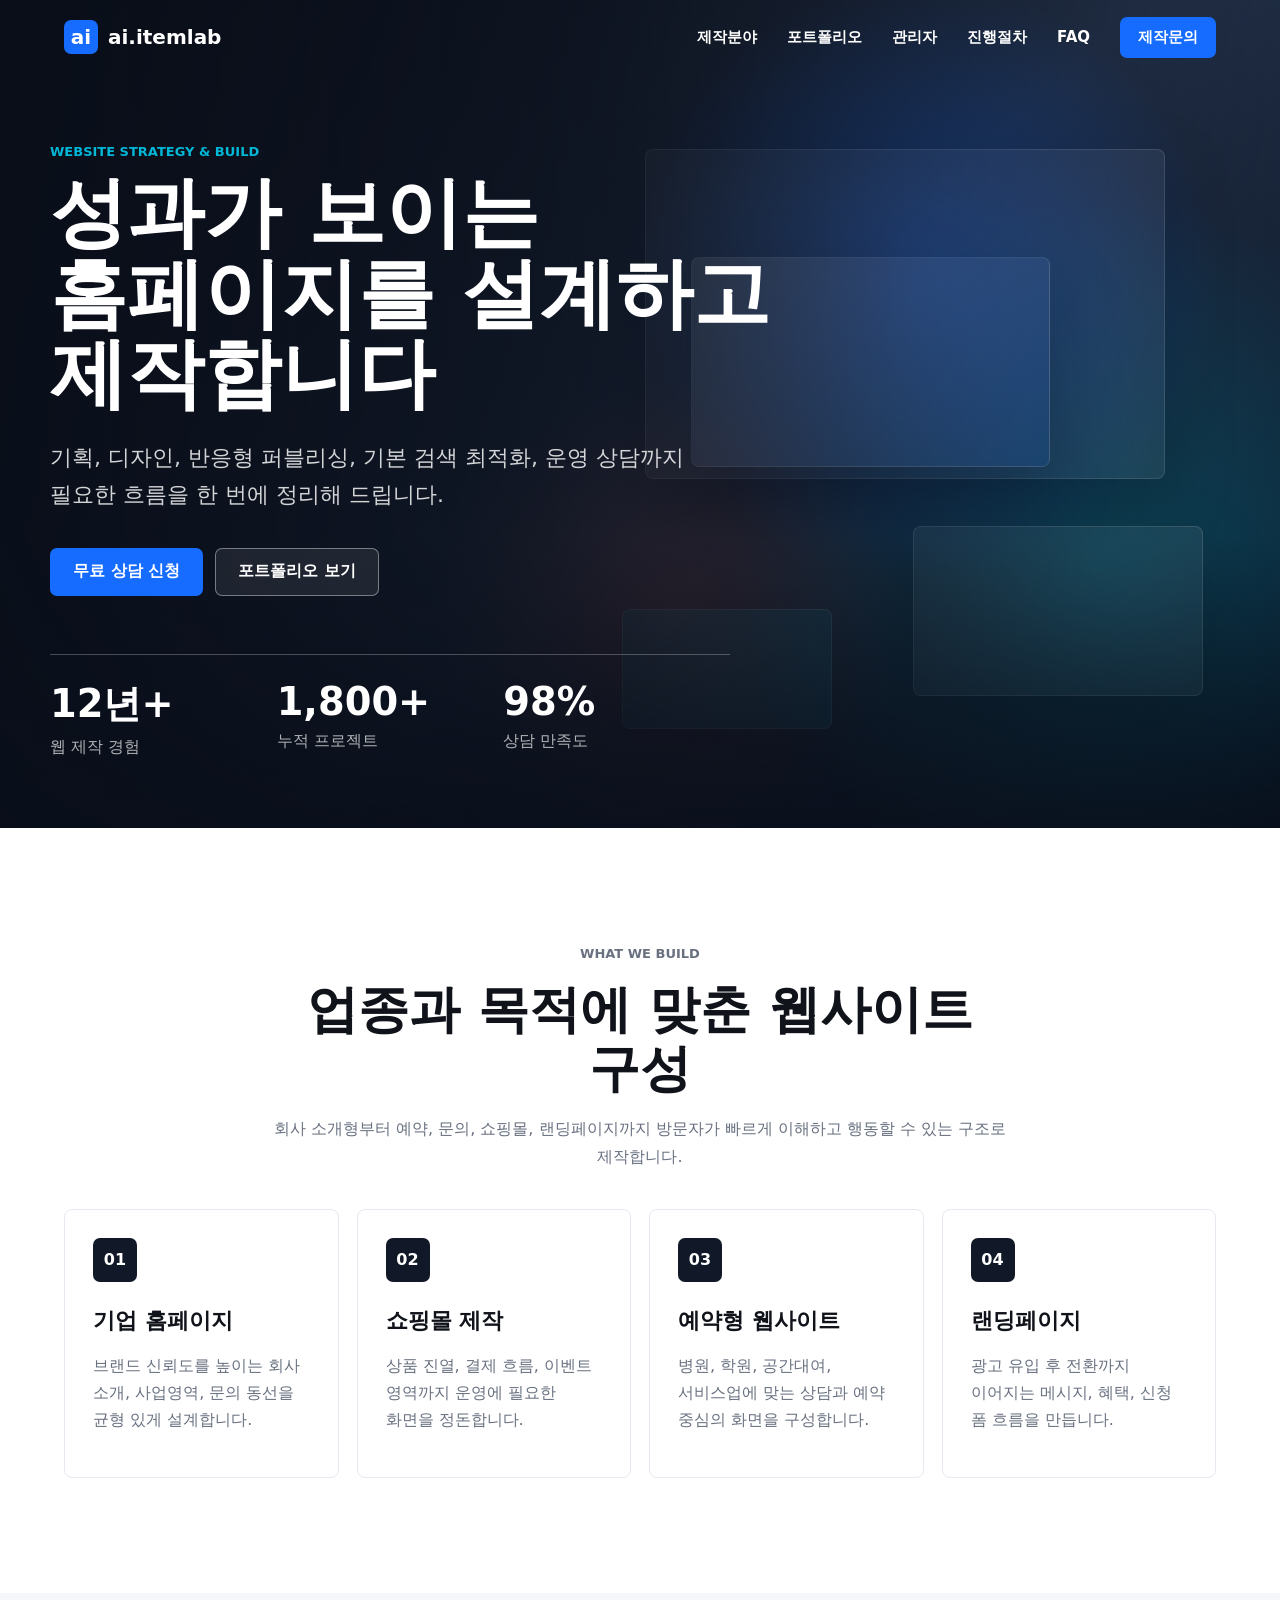
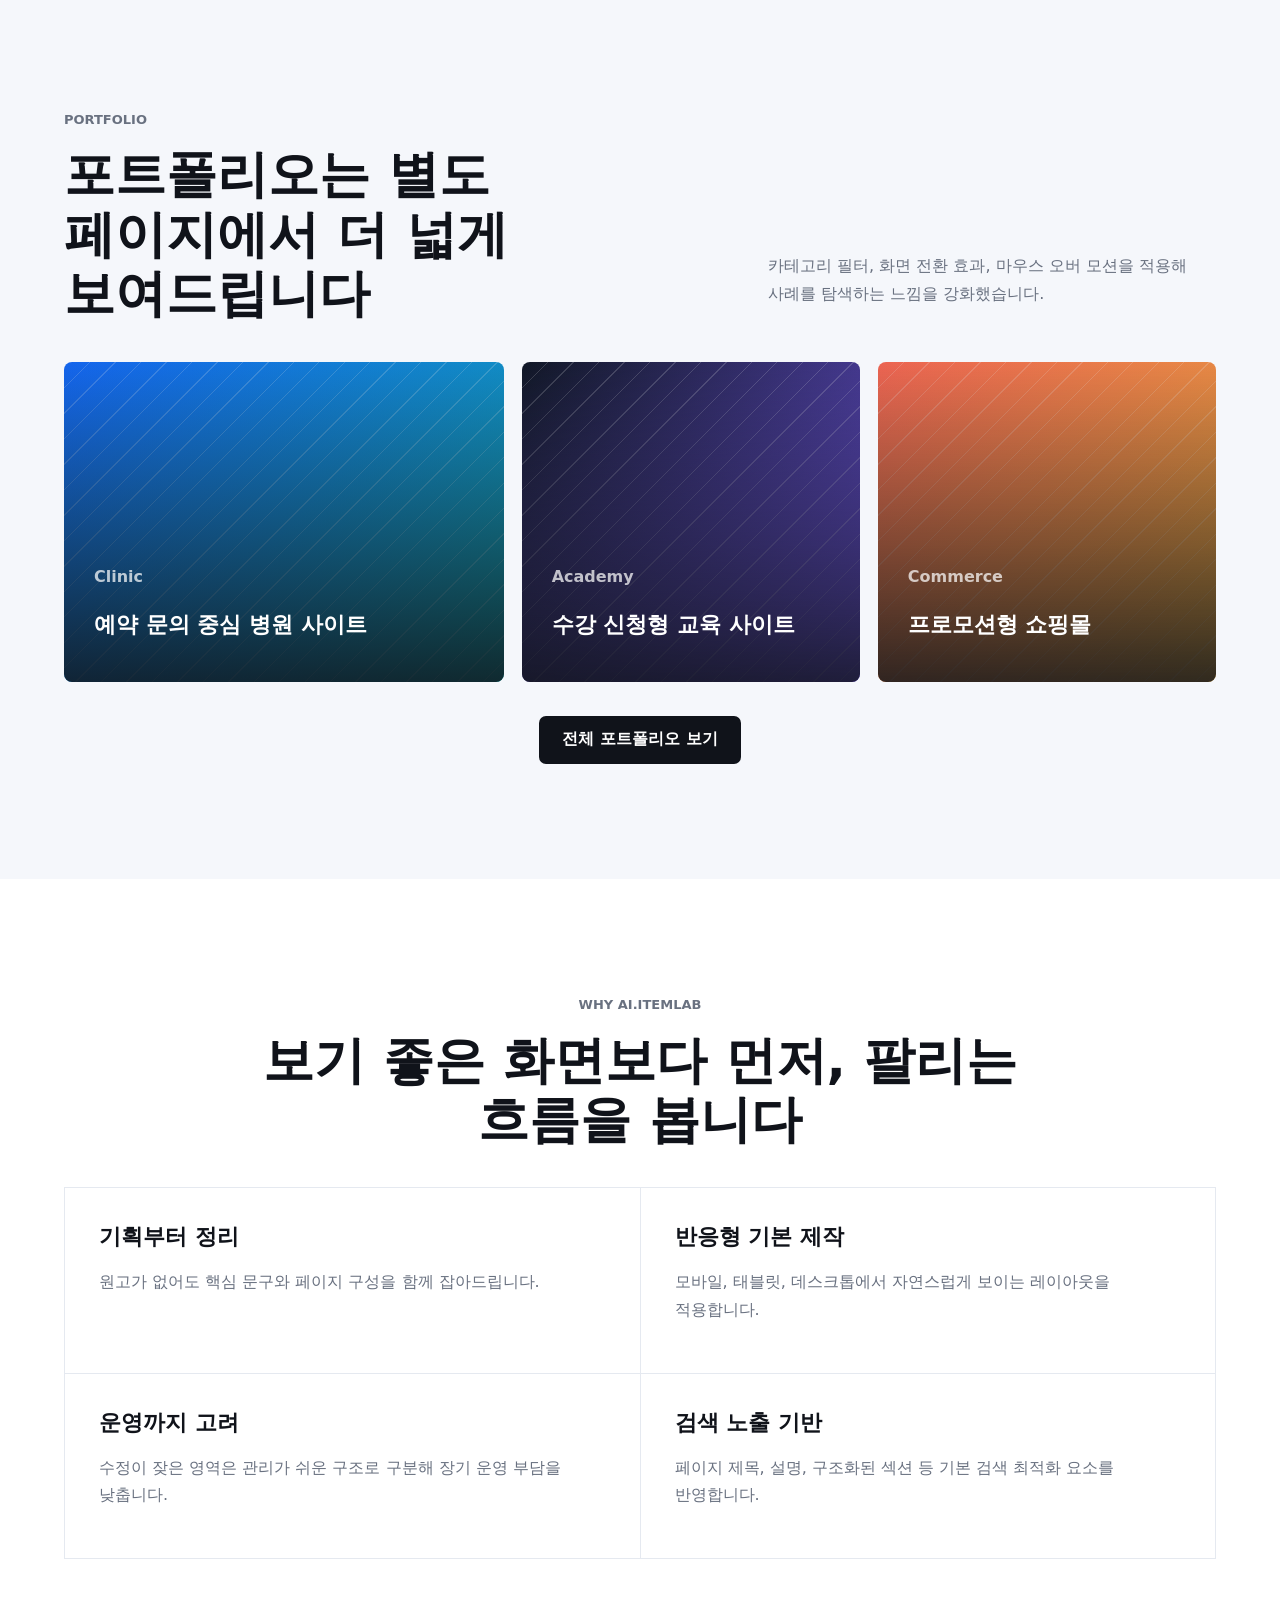
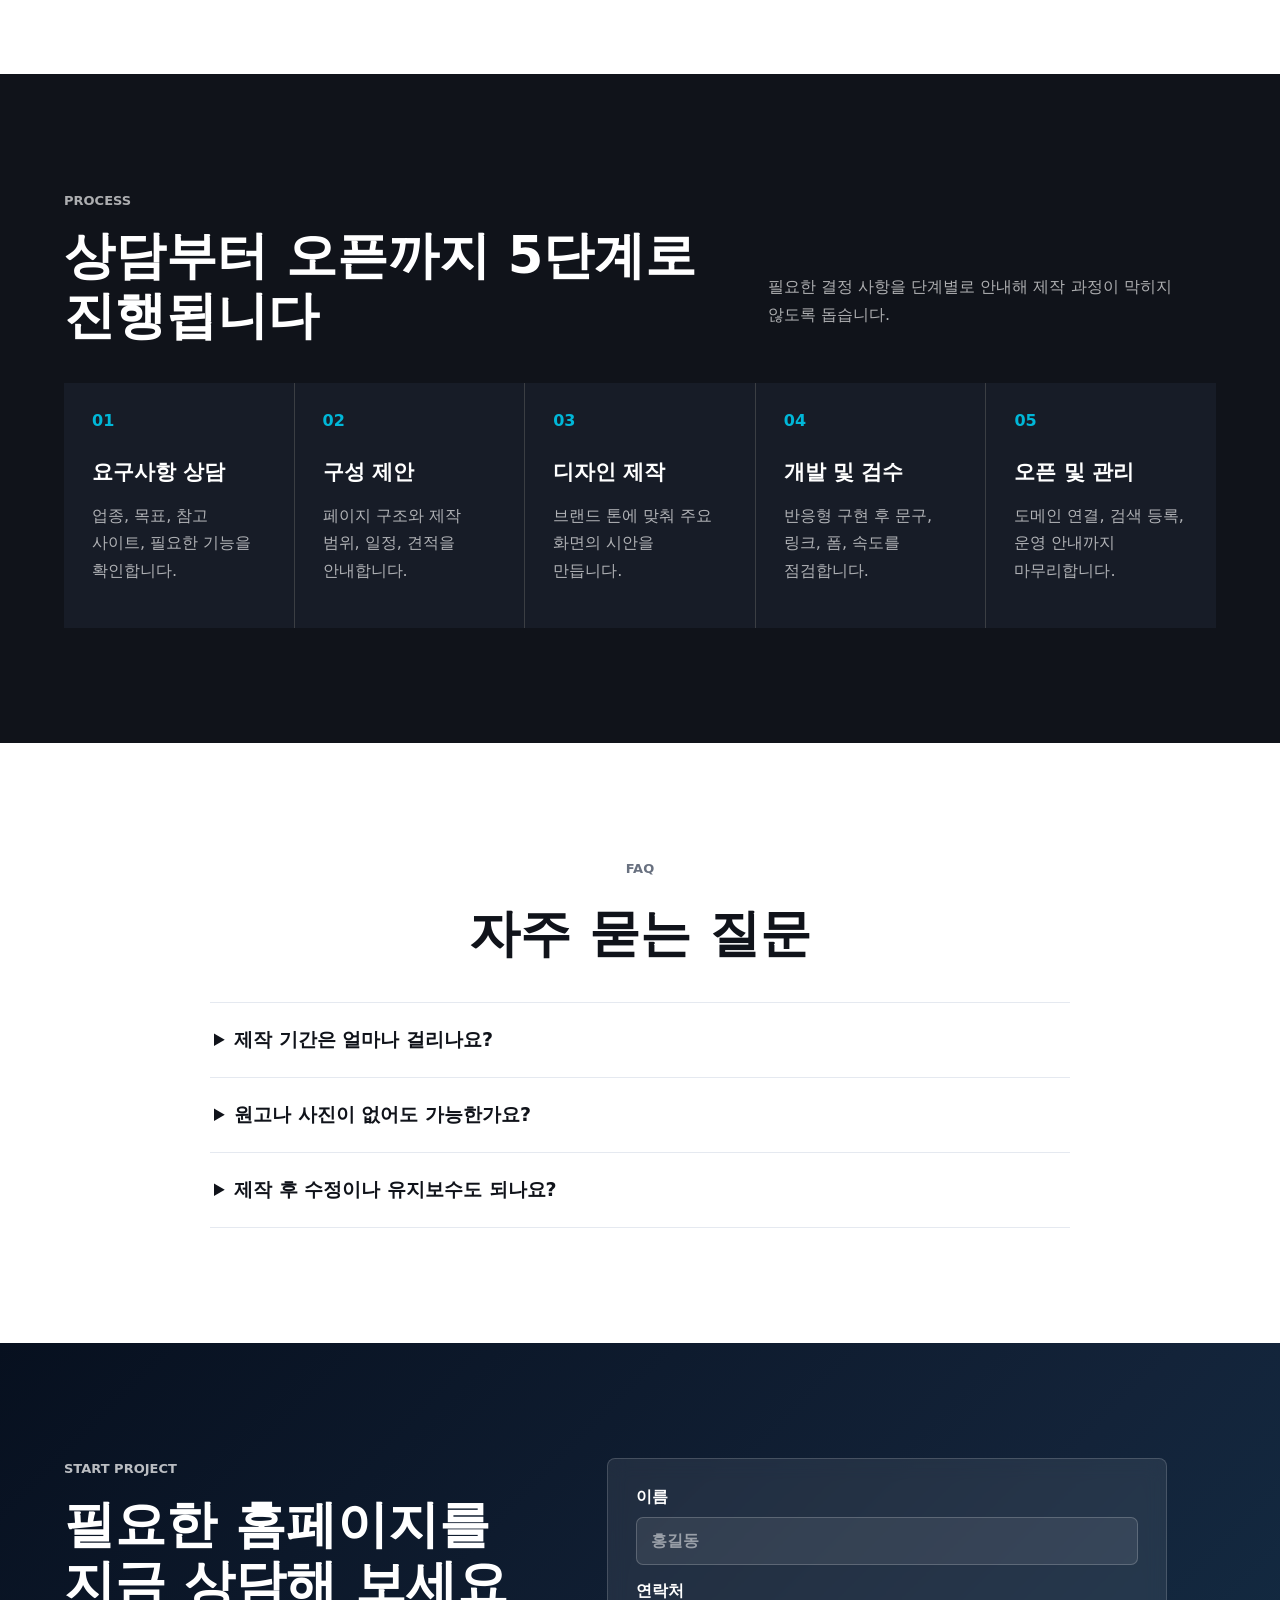
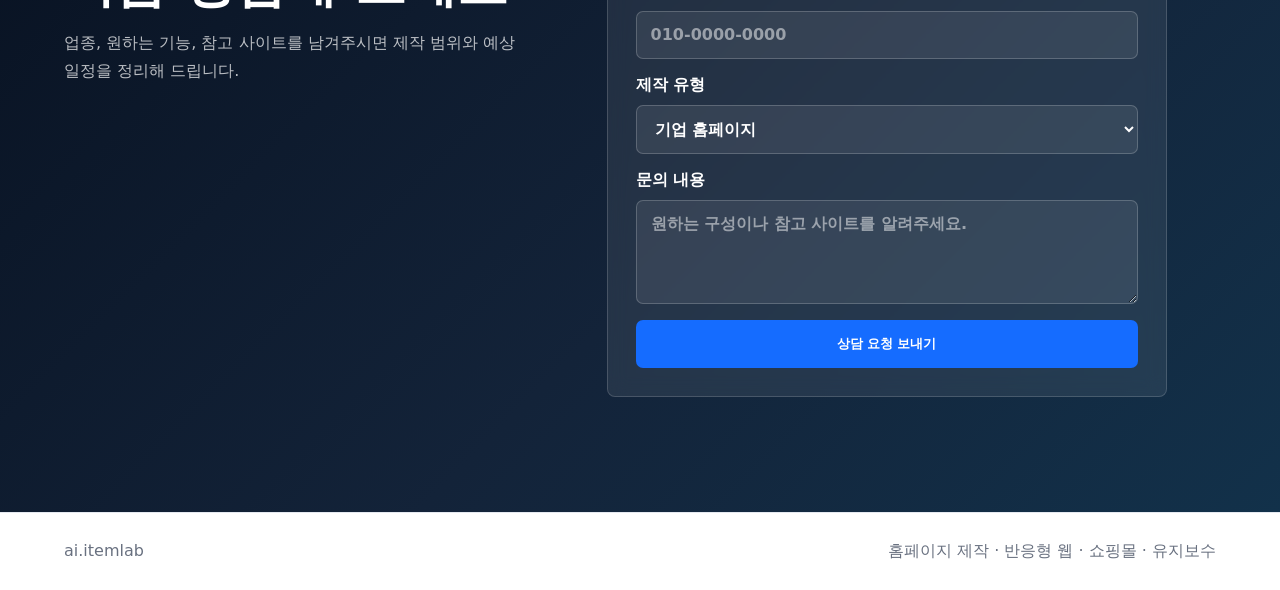
==== commit 83e80986: "Add admin link to homepage" ====
--- a/index.html
+++ b/index.html
@@ -9,10 +9,10 @@
 </head>
 <body>
 <header class="site-header" data-header>
-<a class="brand" href="./index.html" aria-label="ai.itemlab 홈"><span class="brand-mark">P</span><span>ai.itemlab</span></a>
+<a class="brand" href="./index.html" aria-label="ai.itemlab 홈"><span class="brand-mark">ai</span><span>ai.itemlab</span></a>
 <button class="menu-button" type="button" aria-label="메뉴 열기" aria-expanded="false" data-menu-button><span></span><span></span><span></span></button>
 <nav class="nav" data-nav>
-<a href="./index.html#services">제작분야</a><a href="./portfolio.html">포트폴리오</a><a href="./index.html#process">진행절차</a><a href="./index.html#faq">FAQ</a><a class="nav-cta" href="./index.html#contact">제작문의</a>
+<a href="./index.html#services">제작분야</a><a href="./portfolio.html">포트폴리오</a><a href="./admin.html">관리자</a><a href="./index.html#process">진행절차</a><a href="./index.html#faq">FAQ</a><a class="nav-cta" href="./index.html#contact">제작문의</a>
 </nav>
 </header>
 <main>
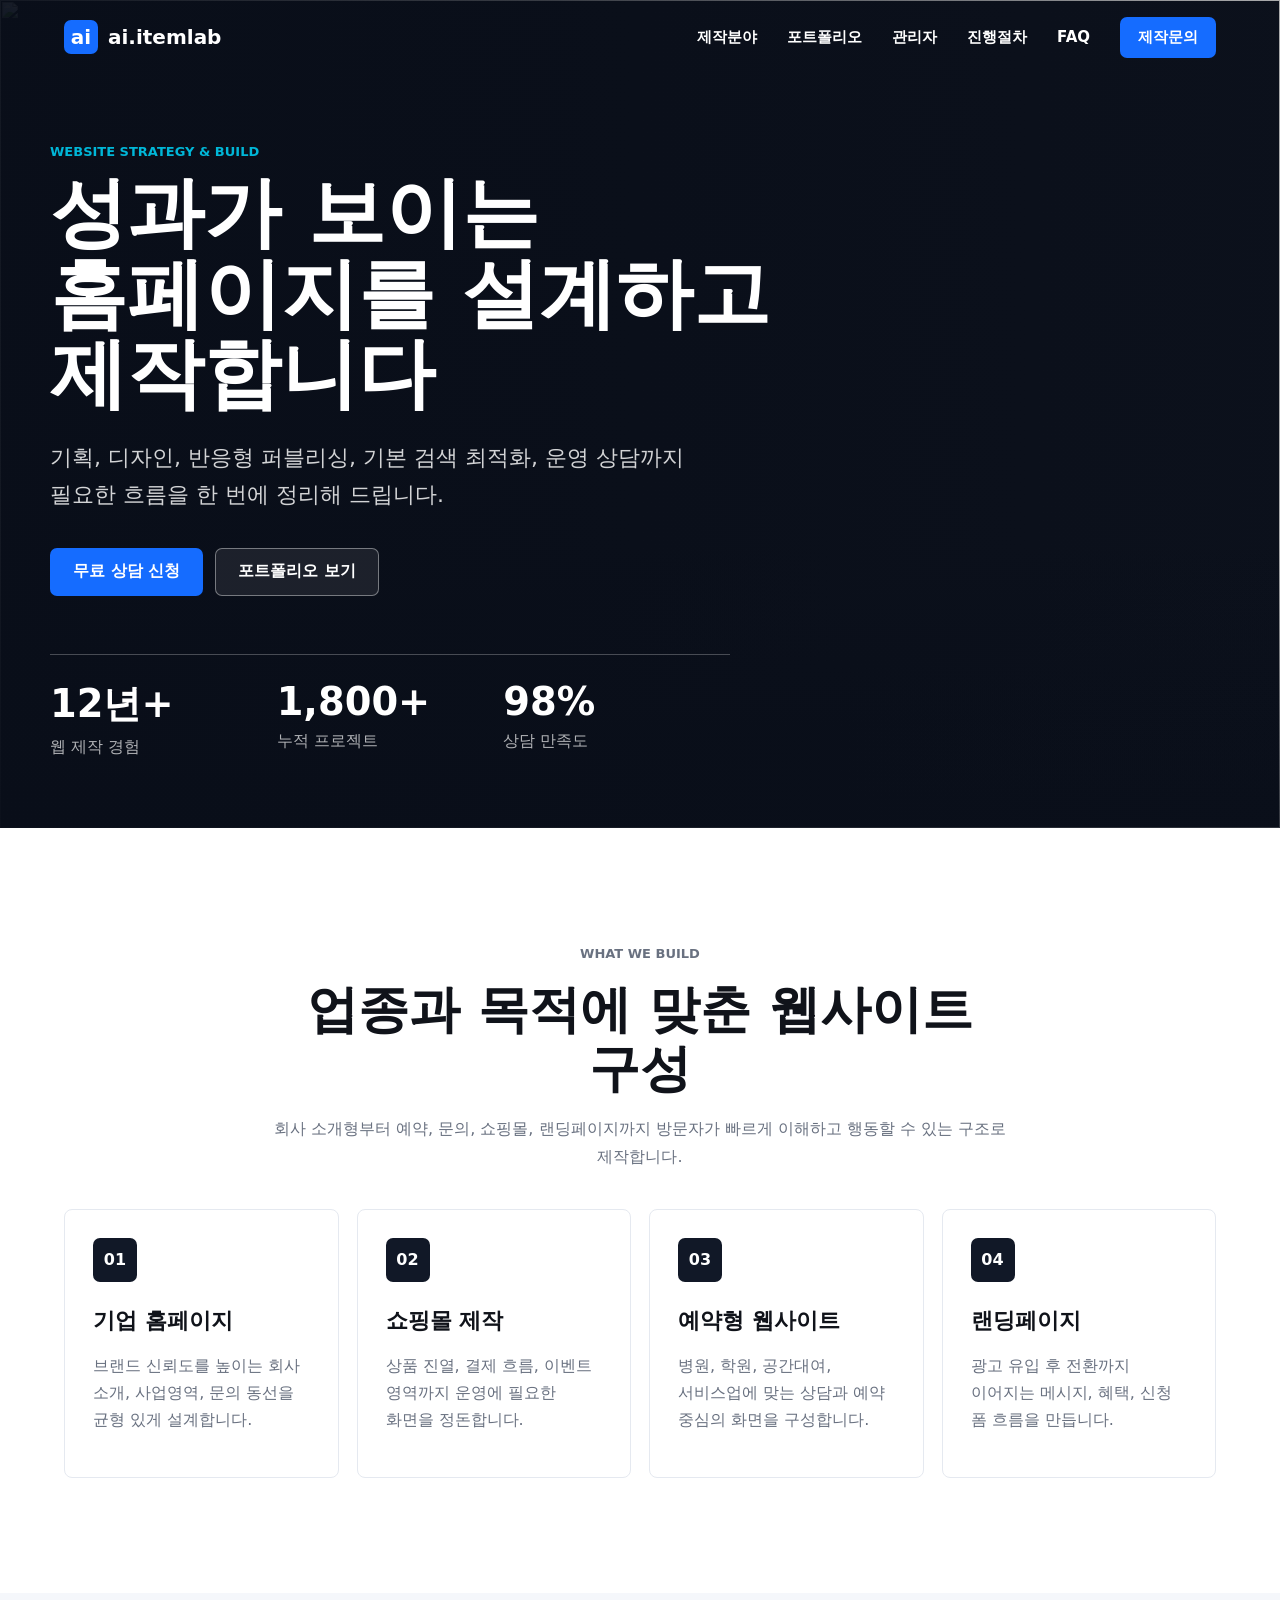
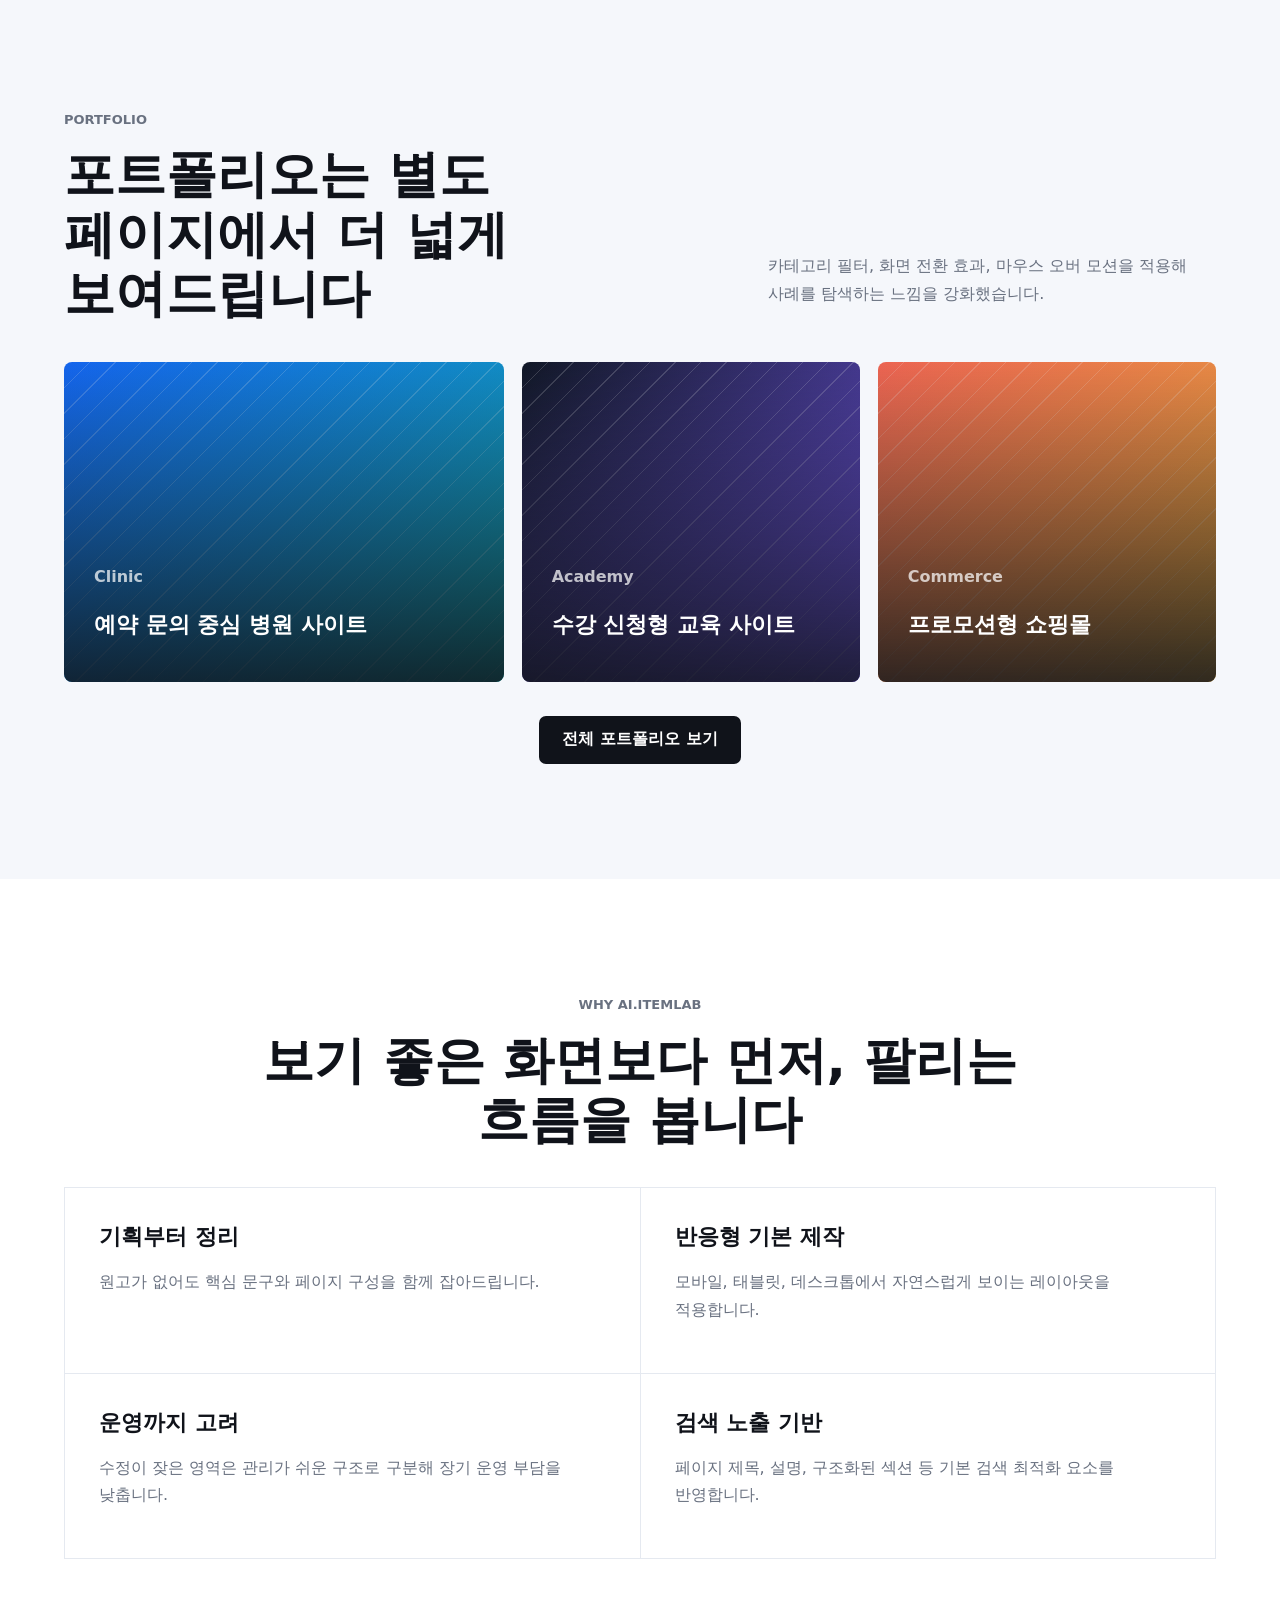
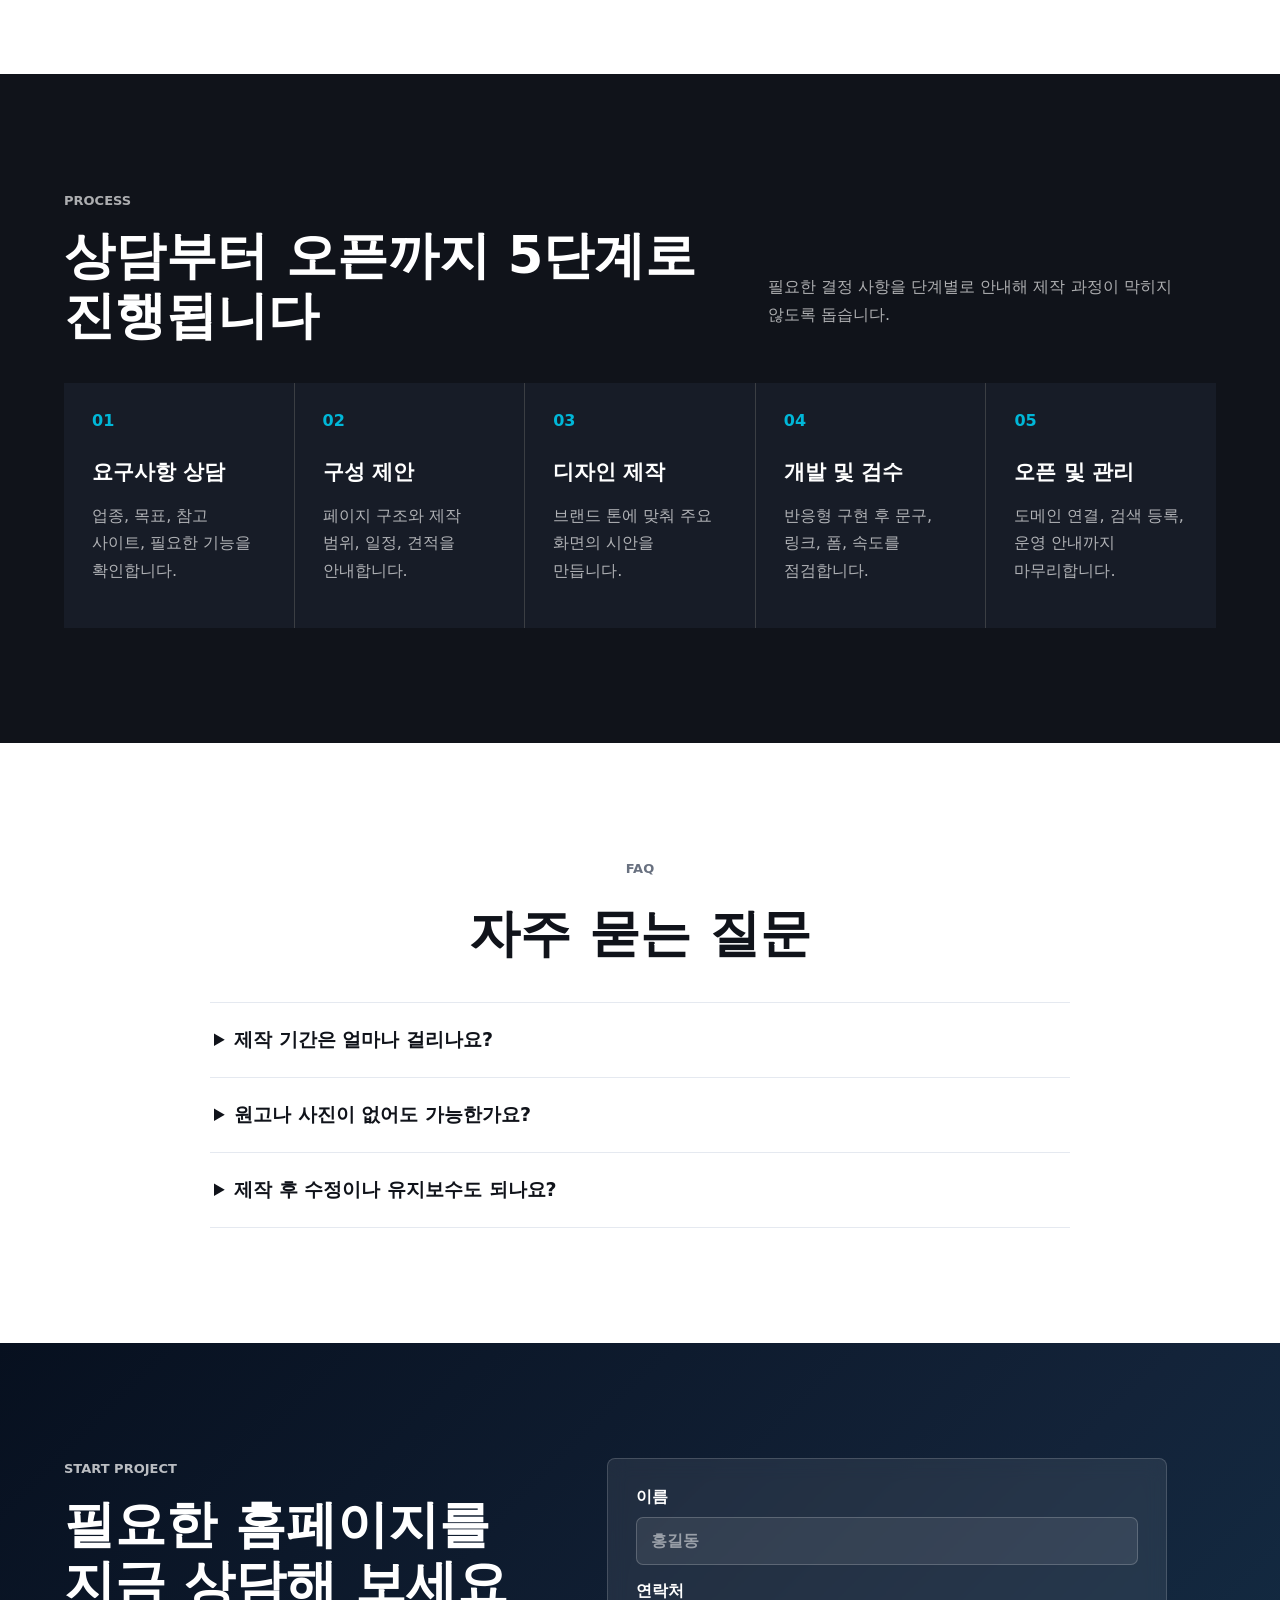
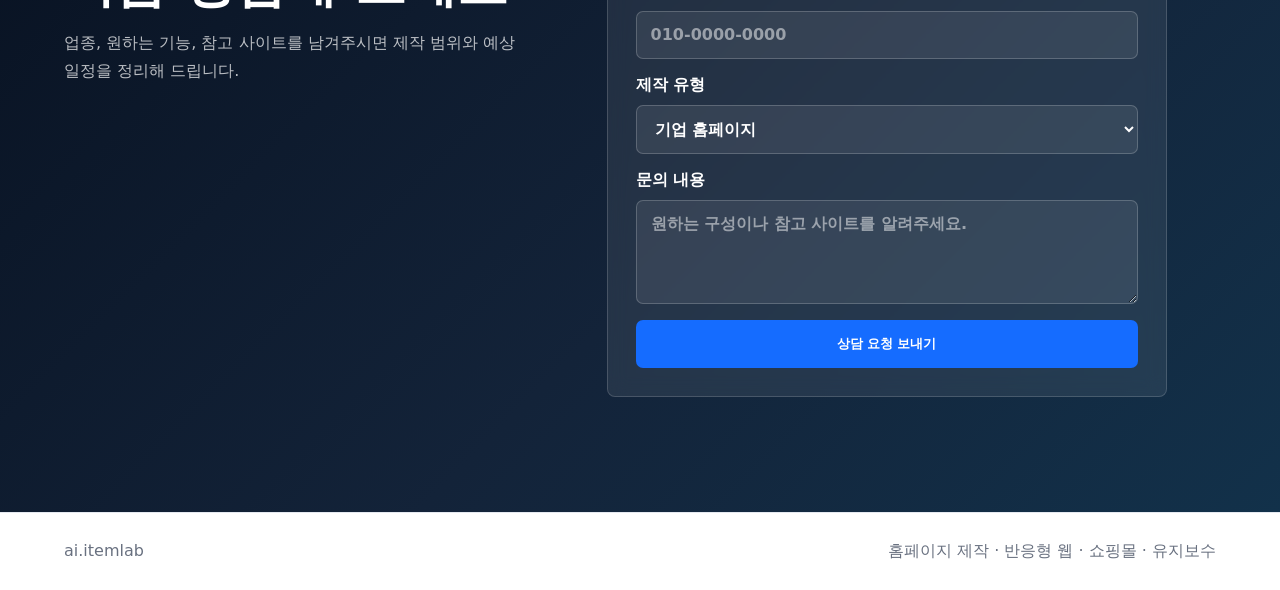
==== commit 656e5dab: "Update homepage hero image" ====
--- a/index.html
+++ b/index.html
@@ -17,7 +17,7 @@
 </header>
 <main>
 <section class="hero">
-<div class="hero-media generated-visual" aria-hidden="true"><span></span><span></span><span></span><span></span></div><div class="hero-overlay"></div>
+<div class="hero-media" aria-hidden="true"><img src="[data-uri]" alt="" style="width:100%;height:100%;object-fit:cover;display:block" /></div><div class="hero-overlay"></div>
 <div class="hero-inner reveal"><p class="eyebrow">Website Strategy & Build</p><h1>성과가 보이는 홈페이지를 설계하고 제작합니다</h1><p class="hero-copy">기획, 디자인, 반응형 퍼블리싱, 기본 검색 최적화, 운영 상담까지 필요한 흐름을 한 번에 정리해 드립니다.</p><div class="hero-actions"><a class="button primary" href="#contact">무료 상담 신청</a><a class="button secondary" href="./portfolio.html">포트폴리오 보기</a></div><dl class="stats" aria-label="프로젝트 지표"><div><dt>12년+</dt><dd>웹 제작 경험</dd></div><div><dt>1,800+</dt><dd>누적 프로젝트</dd></div><div><dt>98%</dt><dd>상담 만족도</dd></div></dl></div>
 </section>
 <section class="section intro" id="services"><div class="section-head reveal"><p class="eyebrow">What We Build</p><h2>업종과 목적에 맞춘 웹사이트 구성</h2><p>회사 소개형부터 예약, 문의, 쇼핑몰, 랜딩페이지까지 방문자가 빠르게 이해하고 행동할 수 있는 구조로 제작합니다.</p></div><div class="service-grid"><article class="service-card reveal"><span class="icon">01</span><h3>기업 홈페이지</h3><p>브랜드 신뢰도를 높이는 회사 소개, 사업영역, 문의 동선을 균형 있게 설계합니다.</p></article><article class="service-card reveal"><span class="icon">02</span><h3>쇼핑몰 제작</h3><p>상품 진열, 결제 흐름, 이벤트 영역까지 운영에 필요한 화면을 정돈합니다.</p></article><article class="service-card reveal"><span class="icon">03</span><h3>예약형 웹사이트</h3><p>병원, 학원, 공간대여, 서비스업에 맞는 상담과 예약 중심의 화면을 구성합니다.</p></article><article class="service-card reveal"><span class="icon">04</span><h3>랜딩페이지</h3><p>광고 유입 후 전환까지 이어지는 메시지, 혜택, 신청 폼 흐름을 만듭니다.</p></article></div></section>
